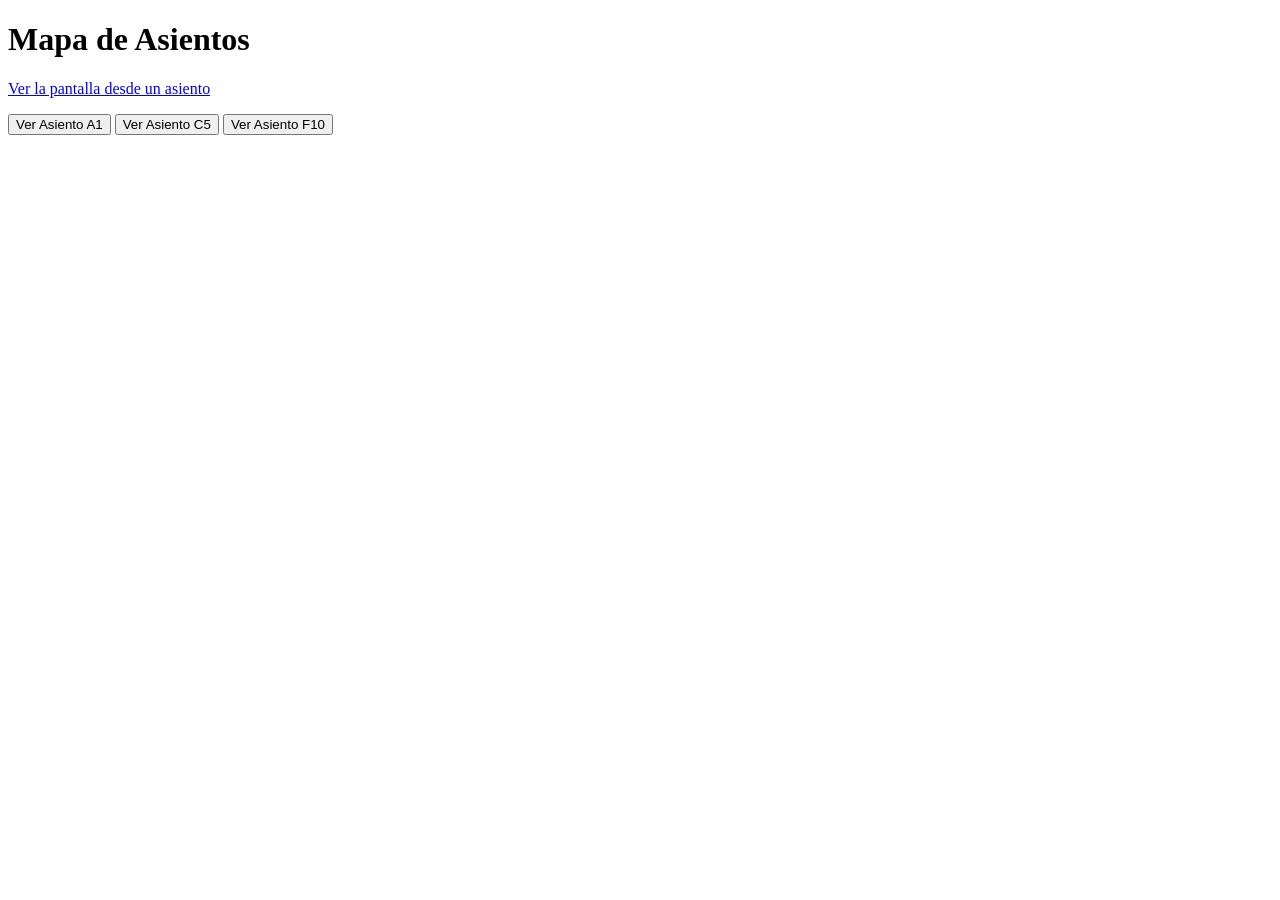
==== spring/src/main/resources/static/index.html @ 854237db "Agregar simulacion de pantalla desde el asiento de Joseline" ====
<!DOCTYPE html>
<html lang="es">
<head>
    <meta charset="UTF-8">
    <title>Cine - Reserva de Asientos</title>
    <style>
        /* Estilos básicos para que el panel se vea bonito */
        #panel-caracteristicas {
            display: none;
            position: fixed;
            top: 20px;
            right: 20px;
            background-color: #f9f9f9;
            border: 2px solid #007bff;
            border-radius: 8px;
            padding: 20px;
            width: 250px;
            box-shadow: 0 4px 8px rgba(0,0,0,0.2);
            font-family: Arial, sans-serif;
        }
        .btn-cerrar {
            background-color: #dc3545; color: white; border: none; padding: 5px 10px; cursor: pointer; border-radius: 4px;
        }
    </style>
</head>
<body>

    <h1>Mapa de Asientos</h1>
    <p><a href="/vista-asiento.html">Ver la pantalla desde un asiento</a></p>
    
    <!-- Botones de prueba (En tu proyecto real, estos serán los cuadros de los asientos) -->
    <button onclick="verCaracteristicas('A1')">Ver Asiento A1</button>
    <button onclick="verCaracteristicas('C5')">Ver Asiento C5</button>
    <button onclick="verCaracteristicas('F10')">Ver Asiento F10</button>

    <!-- PANEL DEL REQUISITO DE NATHALIA -->
    <div id="panel-caracteristicas">
        <h3 style="margin-top: 0;">Detalles: <span id="lbl-id" style="color: #007bff;"></span></h3>
        <p><strong>Distancia:</strong> <span id="lbl-distancia"></span> m</p>
        <p><strong>Ángulo:</strong> <span id="lbl-angulo"></span>°</p>
        <p><strong>Conveniencia:</strong> <span id="lbl-conveniencia"></span></p>
        <button class="btn-cerrar" onclick="cerrarPanel()">Cerrar</button>
    </div>

    <!-- LÓGICA DE JAVASCRIPT -->
    <script>
        function verCaracteristicas(idAsiento) {
            // Llamamos al controlador de Spring Boot
            fetch(`/api/asientos/${idAsiento}/caracteristicas`)
                .then(response => {
                    if (!response.ok) throw new Error('Asiento no encontrado');
                    return response.json();
                })
                .then(data => {
                    // Llenamos el panel con los datos que llegaron de Java
                    document.getElementById('lbl-id').textContent = data.id;
                    document.getElementById('lbl-distancia').textContent = data.distanciaPantalla;
                    document.getElementById('lbl-angulo').textContent = data.anguloVision;
                    document.getElementById('lbl-conveniencia').textContent = data.nivelConveniencia;

                    // Mostramos el panel en pantalla
                    document.getElementById('panel-caracteristicas').style.display = 'block';
                })
                .catch(error => {
                    console.error("Error:", error);
                    alert("No se pudieron cargar los datos del asiento.");
                });
        }

        function cerrarPanel() {
            document.getElementById('panel-caracteristicas').style.display = 'none';
        }
    </script>
</body>
</html>
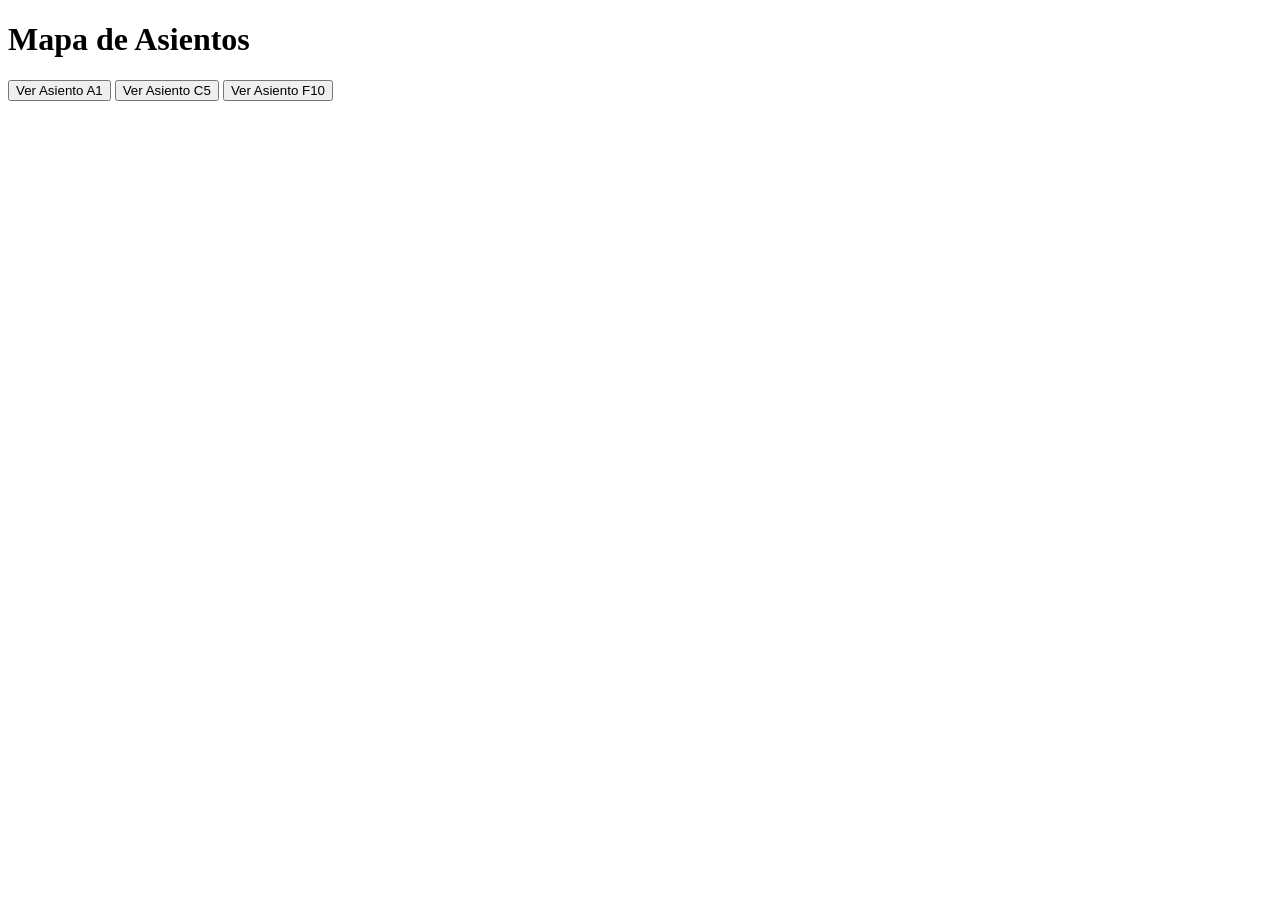
==== commit 98f598b3: "Update index.html" ====
--- a/spring/src/main/resources/static/index.html
+++ b/spring/src/main/resources/static/index.html
@@ -26,14 +26,13 @@
 <body>
 
     <h1>Mapa de Asientos</h1>
-    <p><a href="/vista-asiento.html">Ver la pantalla desde un asiento</a></p>
     
     <!-- Botones de prueba (En tu proyecto real, estos serán los cuadros de los asientos) -->
     <button onclick="verCaracteristicas('A1')">Ver Asiento A1</button>
     <button onclick="verCaracteristicas('C5')">Ver Asiento C5</button>
     <button onclick="verCaracteristicas('F10')">Ver Asiento F10</button>
 
-    <!-- PANEL DEL REQUISITO DE NATHALIA -->
+  
     <div id="panel-caracteristicas">
         <h3 style="margin-top: 0;">Detalles: <span id="lbl-id" style="color: #007bff;"></span></h3>
         <p><strong>Distancia:</strong> <span id="lbl-distancia"></span> m</p>
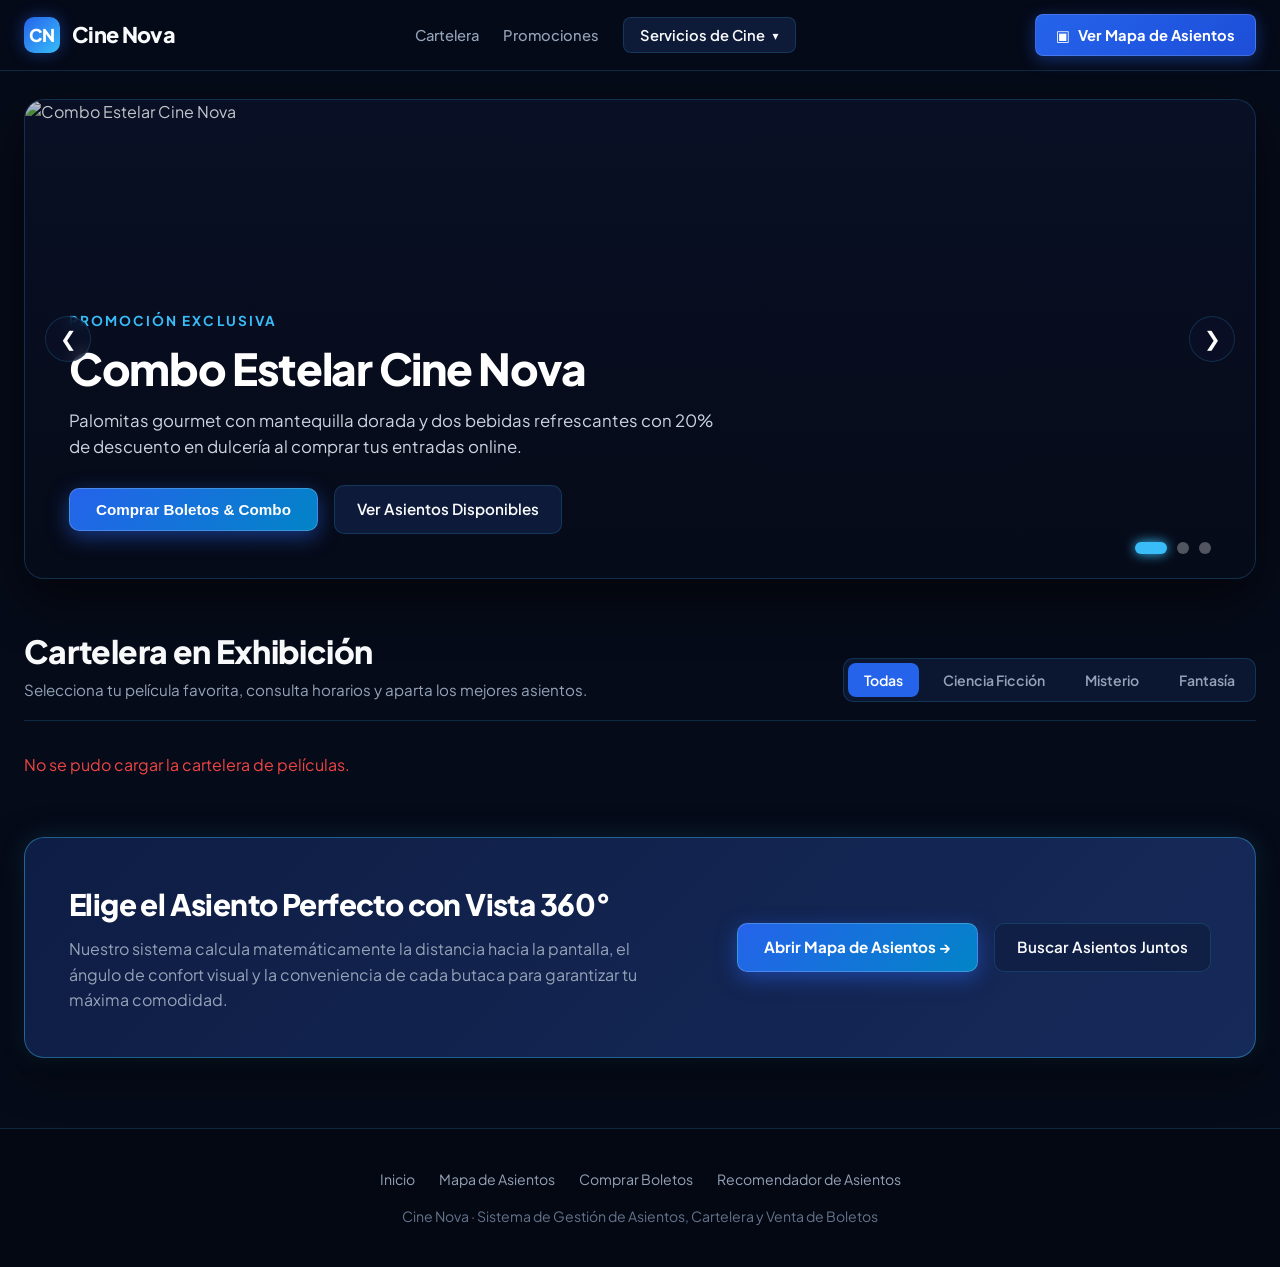
==== commit dffc294e: "mejoras de visual de pagina proyecto cine" ====
--- a/spring/src/main/resources/static/index.html
+++ b/spring/src/main/resources/static/index.html
@@ -2,73 +2,1529 @@
 <html lang="es">
 <head>
     <meta charset="UTF-8">
-    <title>Cine - Reserva de Asientos</title>
+    <meta name="viewport" content="width=device-width, initial-scale=1.0">
+    <meta name="description" content="Cine Nova - Cartelera de estrenos, carrusel de promociones, mapa interactivo de asientos y compra de boletos en línea.">
+    <meta property="og:title" content="Cine Nova - Portal Principal y Cartelera">
+    <meta property="og:description" content="Descubre la cartelera, promociones exclusivas, selección inteligente de asientos y compra de boletos.">
+    <title>Cine Nova - Cartelera, Asientos y Boletos</title>
+    
+    <link rel="preconnect" href="https://fonts.googleapis.com">
+    <link rel="preconnect" href="https://fonts.gstatic.com" crossorigin>
+    <link href="https://fonts.googleapis.com/css2?family=Plus+Jakarta+Sans:wght@400;500;600;700;800&display=swap" rel="stylesheet">
+
     <style>
-        /* Estilos básicos para que el panel se vea bonito */
-        #panel-caracteristicas {
+        :root {
+            --bg-void: #060b19;
+            --bg-primary: #0a1128;
+            --bg-surface: #101f42;
+            --bg-surface-hover: #162a5a;
+            --bg-card: rgba(16, 31, 66, 0.7);
+            --border-subtle: rgba(56, 189, 248, 0.18);
+            --border-glow: rgba(56, 189, 248, 0.4);
+            --blue-accent: #2563eb;
+            --blue-electric: #0284c7;
+            --blue-cyan: #38bdf8;
+            --blue-glow: rgba(37, 99, 235, 0.45);
+            --text-main: #f8fafc;
+            --text-secondary: #94a3b8;
+            --text-muted: #64748b;
+        }
+
+        * {
+            box-sizing: border-box;
+            margin: 0;
+            padding: 0;
+        }
+
+        body {
+            font-family: 'Plus Jakarta Sans', system-ui, -apple-system, sans-serif;
+            background-color: var(--bg-void);
+            color: var(--text-main);
+            min-height: 100vh;
+            overflow-x: hidden;
+            line-height: 1.5;
+        }
+
+        /* Top Bar Contract (1 row, 3 zones) */
+        .topbar {
+            background-color: rgba(6, 11, 25, 0.92);
+            backdrop-filter: blur(16px);
+            border-bottom: 1px solid var(--border-subtle);
+            position: sticky;
+            top: 0;
+            z-index: 100;
+        }
+
+        .topbar-container {
+            max-width: 1300px;
+            margin: 0 auto;
+            padding: 14px 24px;
+            display: flex;
+            align-items: center;
+            justify-content: space-between;
+            gap: 32px;
+        }
+
+        /* Zona 1: Marca */
+        .brand {
+            display: flex;
+            align-items: center;
+            gap: 12px;
+            text-decoration: none;
+            color: var(--text-main);
+            font-weight: 800;
+            font-size: 1.35rem;
+            letter-spacing: -0.03em;
+            white-space: nowrap;
+            shrink: 0;
+        }
+
+        .brand-icon {
+            width: 36px;
+            height: 36px;
+            border-radius: 10px;
+            background: linear-gradient(135deg, #2563eb, #38bdf8);
+            display: flex;
+            align-items: center;
+            justify-content: center;
+            color: white;
+            font-weight: 900;
+            font-size: 1.1rem;
+            box-shadow: 0 0 16px var(--blue-glow);
+        }
+
+        /* Zona 2: Enlaces de Navegación & Menú Desplegable */
+        .nav-menu {
+            display: flex;
+            align-items: center;
+            gap: 24px;
+        }
+
+        .nav-item {
+            color: var(--text-secondary);
+            text-decoration: none;
+            font-size: 0.92rem;
+            font-weight: 500;
+            transition: color 0.2s;
+            white-space: nowrap;
+        }
+
+        .nav-item:hover {
+            color: var(--blue-cyan);
+        }
+
+        /* Contenedor del Menú Desplegable */
+        .dropdown {
+            position: relative;
+            display: inline-block;
+        }
+
+        .dropdown-trigger {
+            background: rgba(16, 31, 66, 0.8);
+            color: var(--text-main);
+            border: 1px solid var(--border-subtle);
+            padding: 8px 16px;
+            border-radius: 8px;
+            font-size: 0.92rem;
+            font-weight: 600;
+            cursor: pointer;
+            display: flex;
+            align-items: center;
+            gap: 8px;
+            transition: all 0.2s;
+            white-space: nowrap;
+            font-family: inherit;
+        }
+
+        .dropdown-trigger:hover, .dropdown-trigger[aria-expanded="true"] {
+            border-color: var(--blue-cyan);
+            background: var(--bg-surface);
+            color: var(--blue-cyan);
+        }
+
+        .dropdown-arrow {
+            font-size: 0.75rem;
+            transition: transform 0.2s;
+        }
+
+        .dropdown.open .dropdown-arrow {
+            transform: rotate(180deg);
+        }
+
+        .dropdown-menu {
+            display: none;
+            position: absolute;
+            top: calc(100% + 10px);
+            left: 0;
+            min-width: 260px;
+            background-color: #0d1733;
+            border: 1px solid var(--border-glow);
+            border-radius: 12px;
+            padding: 8px;
+            box-shadow: 0 16px 36px rgba(0, 0, 0, 0.7), 0 0 20px rgba(56, 189, 248, 0.15);
+            z-index: 110;
+            animation: dropdownFade 0.2s ease-out;
+        }
+
+        .dropdown.open .dropdown-menu {
+            display: block;
+        }
+
+        @keyframes dropdownFade {
+            from { opacity: 0; transform: translateY(-8px); }
+            to { opacity: 1; transform: translateY(0); }
+        }
+
+        .dropdown-link {
+            display: flex;
+            align-items: center;
+            gap: 12px;
+            padding: 10px 14px;
+            color: var(--text-main);
+            text-decoration: none;
+            border-radius: 8px;
+            font-size: 0.9rem;
+            font-weight: 500;
+            transition: all 0.15s;
+        }
+
+        .dropdown-link:hover {
+            background-color: rgba(56, 189, 248, 0.12);
+            color: var(--blue-cyan);
+            transform: translateX(4px);
+        }
+
+        .dropdown-link .icon-box {
+            width: 28px;
+            height: 28px;
+            border-radius: 6px;
+            background: rgba(37, 99, 235, 0.2);
+            border: 1px solid rgba(56, 189, 248, 0.3);
+            display: flex;
+            align-items: center;
+            justify-content: center;
+            font-size: 0.85rem;
+            color: var(--blue-cyan);
+        }
+
+        .dropdown-divider {
+            height: 1px;
+            background: rgba(255, 255, 255, 0.08);
+            margin: 6px 0;
+        }
+
+        /* Zona 3: Botón de Acción Principal Directo al Mapa de Asientos */
+        .topbar-actions {
+            display: flex;
+            align-items: center;
+            gap: 12px;
+        }
+
+        .btn-cta-seatmap {
+            background: linear-gradient(135deg, #2563eb, #1d4ed8);
+            color: white;
+            padding: 9px 20px;
+            border-radius: 8px;
+            text-decoration: none;
+            font-size: 0.92rem;
+            font-weight: 700;
+            border: 1px solid rgba(255, 255, 255, 0.15);
+            display: flex;
+            align-items: center;
+            gap: 8px;
+            box-shadow: 0 4px 16px rgba(37, 99, 235, 0.4);
+            transition: all 0.2s;
+            white-space: nowrap;
+        }
+
+        .btn-cta-seatmap:hover {
+            background: linear-gradient(135deg, #3b82f6, #2563eb);
+            box-shadow: 0 6px 20px rgba(56, 189, 248, 0.5);
+            transform: translateY(-1px);
+        }
+
+        /* Hero Carousel de Anuncios */
+        .carousel-section {
+            max-width: 1300px;
+            margin: 28px auto 48px;
+            padding: 0 24px;
+        }
+
+        .carousel-container {
+            position: relative;
+            border-radius: 20px;
+            overflow: hidden;
+            background: #0a1128;
+            border: 1px solid var(--border-subtle);
+            box-shadow: 0 20px 50px rgba(0, 0, 0, 0.6);
+            height: 480px;
+        }
+
+        .carousel-slides {
+            height: 100%;
+            position: relative;
+        }
+
+        .carousel-slide {
+            position: absolute;
+            inset: 0;
+            opacity: 0;
+            visibility: hidden;
+            transition: opacity 0.6s cubic-bezier(0.16, 1, 0.3, 1), visibility 0.6s;
+            display: flex;
+            align-items: flex-end;
+        }
+
+        .carousel-slide.active {
+            opacity: 1;
+            visibility: visible;
+        }
+
+        .carousel-img {
+            position: absolute;
+            inset: 0;
+            width: 100%;
+            height: 100%;
+            object-fit: cover;
+            object-position: center;
+        }
+
+        .carousel-scrim {
+            position: absolute;
+            inset: 0;
+            background: linear-gradient(180deg, rgba(6, 11, 25, 0.2) 0%, rgba(6, 11, 25, 0.85) 75%, rgba(6, 11, 25, 0.98) 100%);
+        }
+
+        .carousel-content {
+            position: relative;
+            z-index: 10;
+            padding: 44px;
+            max-width: 750px;
+        }
+
+        .carousel-kicker {
+            color: var(--blue-cyan);
+            font-size: 0.85rem;
+            font-weight: 700;
+            letter-spacing: 0.15em;
+            text-transform: uppercase;
+            margin-bottom: 12px;
+            display: block;
+        }
+
+        .carousel-title {
+            font-size: clamp(2rem, 3.5vw, 2.75rem);
+            font-weight: 800;
+            line-height: 1.15;
+            letter-spacing: -0.03em;
+            margin-bottom: 14px;
+            color: white;
+        }
+
+        .carousel-desc {
+            font-size: 1.05rem;
+            color: #cbd5e1;
+            margin-bottom: 24px;
+            line-height: 1.6;
+        }
+
+        .carousel-actions {
+            display: flex;
+            align-items: center;
+            gap: 16px;
+            flex-wrap: wrap;
+        }
+
+        .btn-carousel-main {
+            background: linear-gradient(135deg, #2563eb, #0284c7);
+            color: white;
+            padding: 12px 26px;
+            border-radius: 10px;
+            font-weight: 700;
+            font-size: 0.95rem;
+            text-decoration: none;
+            display: inline-flex;
+            align-items: center;
+            gap: 8px;
+            border: 1px solid rgba(255, 255, 255, 0.2);
+            box-shadow: 0 6px 20px rgba(37, 99, 235, 0.5);
+            transition: all 0.2s;
+            cursor: pointer;
+        }
+
+        .btn-carousel-main:hover {
+            transform: translateY(-2px);
+            box-shadow: 0 8px 25px rgba(56, 189, 248, 0.6);
+        }
+
+        .btn-carousel-secondary {
+            background: rgba(16, 31, 66, 0.8);
+            color: var(--text-main);
+            padding: 12px 22px;
+            border-radius: 10px;
+            font-weight: 600;
+            font-size: 0.95rem;
+            text-decoration: none;
+            border: 1px solid var(--border-subtle);
+            backdrop-filter: blur(8px);
+            transition: all 0.2s;
+        }
+
+        .btn-carousel-secondary:hover {
+            background: var(--bg-surface-hover);
+            border-color: var(--blue-cyan);
+            color: var(--blue-cyan);
+        }
+
+        /* Controles de Navegación del Carrusel */
+        .carousel-control-btn {
+            position: absolute;
+            top: 50%;
+            transform: translateY(-50%);
+            width: 46px;
+            height: 46px;
+            border-radius: 50%;
+            background: rgba(10, 17, 40, 0.7);
+            backdrop-filter: blur(8px);
+            border: 1px solid var(--border-subtle);
+            color: white;
+            display: flex;
+            align-items: center;
+            justify-content: center;
+            cursor: pointer;
+            z-index: 20;
+            font-size: 1.25rem;
+            transition: all 0.2s;
+        }
+
+        .carousel-control-btn:hover {
+            background: var(--blue-accent);
+            border-color: var(--blue-cyan);
+            box-shadow: 0 0 15px var(--blue-glow);
+        }
+
+        .btn-prev { left: 20px; }
+        .btn-next { right: 20px; }
+
+        /* Puntos Indicadores */
+        .carousel-dots {
+            position: absolute;
+            bottom: 24px;
+            right: 44px;
+            display: flex;
+            gap: 10px;
+            z-index: 20;
+        }
+
+        .carousel-dot {
+            width: 12px;
+            height: 12px;
+            border-radius: 50%;
+            background: rgba(255, 255, 255, 0.3);
+            cursor: pointer;
+            border: none;
+            transition: all 0.3s;
+        }
+
+        .carousel-dot.active {
+            background: var(--blue-cyan);
+            width: 32px;
+            border-radius: 6px;
+            box-shadow: 0 0 12px var(--blue-cyan);
+        }
+
+        /* Sección de Cartelera */
+        .billboard-section {
+            max-width: 1300px;
+            margin: 0 auto 60px;
+            padding: 0 24px;
+        }
+
+        .section-header {
+            display: flex;
+            align-items: flex-end;
+            justify-content: space-between;
+            margin-bottom: 32px;
+            border-bottom: 1px solid var(--border-subtle);
+            padding-bottom: 18px;
+            flex-wrap: wrap;
+            gap: 16px;
+        }
+
+        .section-title-wrap h2 {
+            font-size: 2rem;
+            font-weight: 800;
+            letter-spacing: -0.02em;
+            color: var(--text-main);
+        }
+
+        .section-title-wrap p {
+            color: var(--text-secondary);
+            font-size: 0.95rem;
+            margin-top: 4px;
+        }
+
+        .billboard-filters {
+            display: flex;
+            gap: 8px;
+            background: rgba(16, 31, 66, 0.6);
+            padding: 4px;
+            border-radius: 10px;
+            border: 1px solid var(--border-subtle);
+        }
+
+        .filter-btn {
+            background: transparent;
+            border: none;
+            color: var(--text-secondary);
+            padding: 8px 16px;
+            border-radius: 8px;
+            font-size: 0.88rem;
+            font-weight: 600;
+            cursor: pointer;
+            transition: all 0.2s;
+            font-family: inherit;
+        }
+
+        .filter-btn.active, .filter-btn:hover {
+            background: var(--blue-accent);
+            color: white;
+        }
+
+        /* Cuadrícula de Películas */
+        .movies-grid {
+            display: grid;
+            grid-template-columns: repeat(auto-fit, minmax(360px, 1fr));
+            gap: 28px;
+        }
+
+        .movie-card {
+            background-color: var(--bg-card);
+            border: 1px solid var(--border-subtle);
+            border-radius: 16px;
+            overflow: hidden;
+            display: flex;
+            flex-direction: column;
+            transition: transform 0.25s, border-color 0.25s, box-shadow 0.25s;
+            box-shadow: 0 10px 30px rgba(0, 0, 0, 0.4);
+        }
+
+        .movie-card:hover {
+            transform: translateY(-4px);
+            border-color: var(--border-glow);
+            box-shadow: 0 16px 40px rgba(0, 0, 0, 0.6), 0 0 20px rgba(56, 189, 248, 0.15);
+        }
+
+        .movie-poster-wrap {
+            position: relative;
+            width: 100%;
+            height: 380px;
+            background: #0d1733;
+            overflow: hidden;
+        }
+
+        .movie-poster {
+            width: 100%;
+            height: 100%;
+            object-fit: cover;
+            object-position: top center;
+            transition: transform 0.5s;
+        }
+
+        .movie-card:hover .movie-poster {
+            transform: scale(1.03);
+        }
+
+        .movie-poster-scrim {
+            position: absolute;
+            inset: 0;
+            background: linear-gradient(180deg, transparent 50%, rgba(10, 17, 40, 0.95) 100%);
+        }
+
+        .movie-badge-rating {
+            position: absolute;
+            top: 14px;
+            right: 14px;
+            background: rgba(6, 11, 25, 0.85);
+            backdrop-filter: blur(8px);
+            border: 1px solid var(--border-subtle);
+            color: var(--blue-cyan);
+            font-size: 0.75rem;
+            font-weight: 700;
+            padding: 4px 10px;
+            border-radius: 6px;
+        }
+
+        .movie-body {
+            padding: 24px;
+            display: flex;
+            flex-direction: column;
+            flex: 1;
+        }
+
+        /* Disciplina anti-slop: metadatos limpios con separador tipográfico */
+        .movie-meta {
+            display: flex;
+            align-items: center;
+            gap: 8px;
+            font-size: 0.82rem;
+            color: var(--text-secondary);
+            margin-bottom: 10px;
+        }
+
+        .movie-title {
+            font-size: 1.35rem;
+            font-weight: 700;
+            color: var(--text-main);
+            margin-bottom: 10px;
+            line-height: 1.3;
+        }
+
+        .movie-synopsis {
+            color: var(--text-secondary);
+            font-size: 0.9rem;
+            line-height: 1.55;
+            margin-bottom: 20px;
+            flex: 1;
+        }
+
+        .showtimes-box {
+            background: rgba(6, 11, 25, 0.6);
+            border: 1px solid rgba(255, 255, 255, 0.06);
+            border-radius: 10px;
+            padding: 12px 14px;
+            margin-bottom: 18px;
+        }
+
+        .showtimes-label {
+            font-size: 0.75rem;
+            text-transform: uppercase;
+            letter-spacing: 0.05em;
+            color: var(--text-muted);
+            margin-bottom: 8px;
+            display: block;
+            font-weight: 600;
+        }
+
+        .showtime-buttons {
+            display: flex;
+            gap: 8px;
+            flex-wrap: wrap;
+        }
+
+        .btn-showtime {
+            background: #162a5a;
+            border: 1px solid var(--border-subtle);
+            color: var(--blue-cyan);
+            padding: 6px 12px;
+            border-radius: 6px;
+            font-size: 0.85rem;
+            font-weight: 700;
+            cursor: pointer;
+            transition: all 0.2s;
+            font-family: inherit;
+        }
+
+        .btn-showtime:hover, .btn-showtime.selected {
+            background: var(--blue-accent);
+            color: white;
+            border-color: var(--blue-accent);
+        }
+
+        .movie-card-actions {
+            display: flex;
+            gap: 10px;
+        }
+
+        .btn-card-seats {
+            flex: 1;
+            background: rgba(16, 31, 66, 0.9);
+            color: var(--blue-cyan);
+            border: 1px solid var(--border-subtle);
+            padding: 10px;
+            border-radius: 8px;
+            font-size: 0.88rem;
+            font-weight: 600;
+            text-decoration: none;
+            text-align: center;
+            transition: all 0.2s;
+            display: flex;
+            align-items: center;
+            justify-content: center;
+            gap: 6px;
+        }
+
+        .btn-card-seats:hover {
+            background: var(--bg-surface-hover);
+            border-color: var(--blue-cyan);
+        }
+
+        .btn-card-buy {
+            flex: 1;
+            background: linear-gradient(135deg, #2563eb, #1d4ed8);
+            color: white;
+            border: none;
+            padding: 10px;
+            border-radius: 8px;
+            font-size: 0.88rem;
+            font-weight: 700;
+            cursor: pointer;
+            transition: all 0.2s;
+            display: flex;
+            align-items: center;
+            justify-content: center;
+            gap: 6px;
+            font-family: inherit;
+        }
+
+        .btn-card-buy:hover {
+            background: linear-gradient(135deg, #3b82f6, #2563eb);
+            box-shadow: 0 4px 14px rgba(37, 99, 235, 0.4);
+        }
+
+        /* Banner Promocional de la Experiencia de Asientos */
+        .seatmap-promo-banner {
+            max-width: 1300px;
+            margin: 0 auto 70px;
+            padding: 0 24px;
+        }
+
+        .promo-banner-card {
+            background: linear-gradient(135deg, #0e1d44 0%, #162a5a 100%);
+            border: 1px solid var(--border-glow);
+            border-radius: 20px;
+            padding: 44px;
+            display: flex;
+            align-items: center;
+            justify-content: space-between;
+            gap: 40px;
+            box-shadow: 0 16px 40px rgba(0, 0, 0, 0.5), 0 0 25px rgba(56, 189, 248, 0.15);
+            flex-wrap: wrap;
+        }
+
+        .promo-banner-text h3 {
+            font-size: 1.85rem;
+            font-weight: 800;
+            letter-spacing: -0.02em;
+            margin-bottom: 10px;
+            color: white;
+        }
+
+        .promo-banner-text p {
+            color: #94a3b8;
+            font-size: 1rem;
+            max-width: 600px;
+            line-height: 1.6;
+        }
+
+        .promo-banner-actions {
+            display: flex;
+            gap: 16px;
+            flex-wrap: wrap;
+        }
+
+        /* Modal de Compra de Boletos */
+        .modal-overlay {
             display: none;
             position: fixed;
-            top: 20px;
-            right: 20px;
-            background-color: #f9f9f9;
-            border: 2px solid #007bff;
+            inset: 0;
+            background-color: rgba(3, 7, 18, 0.85);
+            backdrop-filter: blur(8px);
+            z-index: 1000;
+            align-items: center;
+            justify-content: center;
+            padding: 20px;
+        }
+
+        .modal-overlay.active {
+            display: flex;
+        }
+
+        .modal-card {
+            background-color: #0d1733;
+            border: 1px solid var(--border-glow);
+            border-radius: 18px;
+            max-width: 580px;
+            width: 100%;
+            padding: 32px;
+            box-shadow: 0 25px 60px rgba(0, 0, 0, 0.8), 0 0 30px rgba(56, 189, 248, 0.2);
+            position: relative;
+            animation: modalSlideUp 0.25s ease-out;
+            max-height: 90vh;
+            overflow-y: auto;
+        }
+
+        @keyframes modalSlideUp {
+            from { opacity: 0; transform: translateY(20px); }
+            to { opacity: 1; transform: translateY(0); }
+        }
+
+        .modal-header {
+            display: flex;
+            justify-content: space-between;
+            align-items: center;
+            margin-bottom: 20px;
+            border-bottom: 1px solid var(--border-subtle);
+            padding-bottom: 16px;
+        }
+
+        .modal-header h3 {
+            font-size: 1.4rem;
+            font-weight: 800;
+            color: white;
+        }
+
+        .btn-close-modal {
+            background: none;
+            border: none;
+            color: var(--text-secondary);
+            font-size: 1.6rem;
+            cursor: pointer;
+            line-height: 1;
+        }
+
+        .btn-close-modal:hover {
+            color: white;
+        }
+
+        .form-group {
+            margin-bottom: 18px;
+        }
+
+        .form-label {
+            display: block;
+            font-size: 0.85rem;
+            font-weight: 600;
+            color: var(--text-secondary);
+            margin-bottom: 6px;
+        }
+
+        .form-select, .form-input {
+            width: 100%;
+            background: #060b19;
+            border: 1px solid var(--border-subtle);
+            color: var(--text-main);
+            padding: 10px 14px;
             border-radius: 8px;
-            padding: 20px;
-            width: 250px;
-            box-shadow: 0 4px 8px rgba(0,0,0,0.2);
-            font-family: Arial, sans-serif;
-        }
-        .btn-cerrar {
-            background-color: #dc3545; color: white; border: none; padding: 5px 10px; cursor: pointer; border-radius: 4px;
+            font-size: 0.95rem;
+            font-family: inherit;
+            outline: none;
+        }
+
+        .form-select:focus, .form-input:focus {
+            border-color: var(--blue-cyan);
+            box-shadow: 0 0 10px rgba(56, 189, 248, 0.3);
+        }
+
+        .seat-picker-preview {
+            background: #060b19;
+            border: 1px solid var(--border-subtle);
+            border-radius: 10px;
+            padding: 14px;
+            margin-bottom: 20px;
+        }
+
+        .seat-chips-container {
+            display: flex;
+            gap: 8px;
+            flex-wrap: wrap;
+            margin-top: 8px;
+        }
+
+        .seat-chip {
+            background: var(--bg-surface);
+            border: 1px solid var(--border-subtle);
+            color: var(--blue-cyan);
+            padding: 5px 12px;
+            border-radius: 6px;
+            font-size: 0.85rem;
+            font-weight: 700;
+            cursor: pointer;
+            transition: all 0.2s;
+        }
+
+        .seat-chip.active {
+            background: var(--blue-cyan);
+            color: #060b19;
+            border-color: var(--blue-cyan);
+        }
+
+        .modal-price-summary {
+            background: rgba(37, 99, 235, 0.12);
+            border: 1px solid var(--border-subtle);
+            border-radius: 10px;
+            padding: 16px;
+            margin-bottom: 24px;
+            display: flex;
+            justify-content: space-between;
+            align-items: center;
+        }
+
+        .price-label {
+            font-size: 0.9rem;
+            color: var(--text-secondary);
+        }
+
+        .price-value {
+            font-size: 1.5rem;
+            font-weight: 800;
+            color: var(--blue-cyan);
+        }
+
+        .btn-confirm-buy {
+            width: 100%;
+            background: linear-gradient(135deg, #2563eb, #1d4ed8);
+            color: white;
+            border: none;
+            padding: 14px;
+            border-radius: 10px;
+            font-size: 1rem;
+            font-weight: 700;
+            cursor: pointer;
+            box-shadow: 0 4px 18px rgba(37, 99, 235, 0.5);
+            transition: all 0.2s;
+            font-family: inherit;
+        }
+
+        .btn-confirm-buy:hover {
+            background: linear-gradient(135deg, #3b82f6, #2563eb);
+            transform: translateY(-1px);
+        }
+
+        /* Boleto Confirmado / Éxito */
+        .ticket-receipt {
+            display: none;
+            text-align: center;
+            padding: 10px 0;
+        }
+
+        .ticket-receipt.active {
+            display: block;
+        }
+
+        .ticket-box {
+            background: #080f24;
+            border: 1px dashed var(--blue-cyan);
+            border-radius: 14px;
+            padding: 24px;
+            margin: 20px 0;
+            text-align: left;
+        }
+
+        .ticket-header {
+            border-bottom: 1px solid rgba(255, 255, 255, 0.1);
+            padding-bottom: 12px;
+            margin-bottom: 14px;
+            display: flex;
+            justify-content: space-between;
+            align-items: center;
+        }
+
+        .ticket-code {
+            font-family: monospace;
+            font-size: 1.15rem;
+            font-weight: 700;
+            color: var(--blue-cyan);
+        }
+
+        .ticket-info-row {
+            display: flex;
+            justify-content: space-between;
+            margin: 8px 0;
+            font-size: 0.88rem;
+        }
+
+        .barcode-sim {
+            margin-top: 18px;
+            background: white;
+            color: black;
+            font-family: monospace;
+            text-align: center;
+            padding: 10px;
+            border-radius: 6px;
+            letter-spacing: 0.2em;
+            font-weight: 800;
+        }
+
+        /* Footer */
+        .footer {
+            border-top: 1px solid var(--border-subtle);
+            background: #040813;
+            padding: 40px 24px;
+            text-align: center;
+            color: var(--text-muted);
+            font-size: 0.88rem;
+        }
+
+        .footer-links {
+            display: flex;
+            justify-content: center;
+            gap: 24px;
+            margin-bottom: 16px;
+            flex-wrap: wrap;
+        }
+
+        .footer-link {
+            color: var(--text-secondary);
+            text-decoration: none;
+            transition: color 0.2s;
+        }
+
+        .footer-link:hover {
+            color: var(--blue-cyan);
         }
     </style>
 </head>
 <body>
 
-    <h1>Mapa de Asientos</h1>
-    
-    <!-- Botones de prueba (En tu proyecto real, estos serán los cuadros de los asientos) -->
-    <button onclick="verCaracteristicas('A1')">Ver Asiento A1</button>
-    <button onclick="verCaracteristicas('C5')">Ver Asiento C5</button>
-    <button onclick="verCaracteristicas('F10')">Ver Asiento F10</button>
-
-  
-    <div id="panel-caracteristicas">
-        <h3 style="margin-top: 0;">Detalles: <span id="lbl-id" style="color: #007bff;"></span></h3>
-        <p><strong>Distancia:</strong> <span id="lbl-distancia"></span> m</p>
-        <p><strong>Ángulo:</strong> <span id="lbl-angulo"></span>°</p>
-        <p><strong>Conveniencia:</strong> <span id="lbl-conveniencia"></span></p>
-        <button class="btn-cerrar" onclick="cerrarPanel()">Cerrar</button>
+    <!-- Top Bar Contract -->
+    <header class="topbar">
+        <div class="topbar-container">
+            <!-- Zona 1: Marca -->
+            <a href="/" class="brand">
+                <div class="brand-icon">CN</div>
+                <span>Cine Nova</span>
+            </a>
+
+            <!-- Zona 2: Navegación & Menú Desplegable -->
+            <nav class="nav-menu">
+                <a href="#cartelera" class="nav-item">Cartelera</a>
+                <a href="#promociones" class="nav-item">Promociones</a>
+                
+                <!-- Menú Desplegable (Requisito Principal) -->
+                <div class="dropdown" id="mainDropdown">
+                    <button class="dropdown-trigger" id="dropdownTrigger" aria-expanded="false" aria-haspopup="true">
+                        <span>Servicios de Cine</span>
+                        <span class="dropdown-arrow">&blacktriangledown;</span>
+                    </button>
+                    <div class="dropdown-menu" id="dropdownMenu" role="menu">
+                        <a href="/mapa-asientos.html" class="dropdown-link" role="menuitem">
+                            <span class="icon-box">&#9635;</span>
+                            <div>
+                                <div style="font-weight: 700;">Mapa de Asientos</div>
+                                <div style="font-size: 0.78rem; color: var(--text-secondary);">Ver sala y ángulo visual 360°</div>
+                            </div>
+                        </a>
+                        <a href="javascript:void(0)" onclick="abrirModalCompra()" class="dropdown-link" role="menuitem">
+                            <span class="icon-box">&#127915;</span>
+                            <div>
+                                <div style="font-weight: 700;">Comprar Boletos</div>
+                                <div style="font-size: 0.78rem; color: var(--text-secondary);">Reserva directa con butacas</div>
+                            </div>
+                        </a>
+                        <div class="dropdown-divider"></div>
+                        <a href="/recomendacion.html" class="dropdown-link" role="menuitem">
+                            <span class="icon-box">&#9733;</span>
+                            <div>
+                                <div style="font-weight: 700;">Recomendador Inteligente</div>
+                                <div style="font-size: 0.78rem; color: var(--text-secondary);">Mejores asientos consecutivos</div>
+                            </div>
+                        </a>
+                    </div>
+                </div>
+            </nav>
+
+            <!-- Zona 3: Botón Directo al Mapa de Asientos -->
+            <div class="topbar-actions">
+                <a href="/mapa-asientos.html" class="btn-cta-seatmap">
+                    <span>&#9635;</span>
+                    <span>Ver Mapa de Asientos</span>
+                </a>
+            </div>
+        </div>
+    </header>
+
+    <!-- Carrusel de Anuncios y Promociones -->
+    <section class="carousel-section" id="promociones">
+        <div class="carousel-container" id="cinemaCarousel">
+            <div class="carousel-slides">
+                <!-- Slide 1: Combo Cine Estelar -->
+                <div class="carousel-slide active" data-index="0">
+                    <img class="carousel-img" src="/images/carousel_promo_combo_1792368063309.jpg" alt="Combo Estelar Cine Nova">
+                    <div class="carousel-scrim"></div>
+                    <div class="carousel-content">
+                        <span class="carousel-kicker">Promoción Exclusiva</span>
+                        <h1 class="carousel-title">Combo Estelar Cine Nova</h1>
+                        <p class="carousel-desc">Palomitas gourmet con mantequilla dorada y dos bebidas refrescantes con 20% de descuento en dulcería al comprar tus entradas online.</p>
+                        <div class="carousel-actions">
+                            <button class="btn-carousel-main" onclick="abrirModalCompra('nebula')">Comprar Boletos & Combo</button>
+                            <a href="/mapa-asientos.html" class="btn-carousel-secondary">Ver Asientos Disponibles</a>
+                        </div>
+                    </div>
+                </div>
+
+                <!-- Slide 2: Gran Estreno Nebula -->
+                <div class="carousel-slide" data-index="1">
+                    <img class="carousel-img" src="/images/poster_movie_scifi_1792368064643.jpg" alt="Nebula: Horizonte Infinito">
+                    <div class="carousel-scrim"></div>
+                    <div class="carousel-content">
+                        <span class="carousel-kicker">Gran Estreno de la Semana</span>
+                        <h2 class="carousel-title">Nebula: Horizonte Infinito</h2>
+                        <p class="carousel-desc">Vive la máxima odisea interestelar en pantalla panorámica. Consulta la distancia y ángulo visual de cada asiento para una inmersión total.</p>
+                        <div class="carousel-actions">
+                            <a href="/mapa-asientos.html" class="btn-carousel-main">Elegir Asientos en Sala</a>
+                            <button class="btn-carousel-secondary" onclick="abrirModalCompra('nebula')">Comprar Boletos</button>
+                        </div>
+                    </div>
+                </div>
+
+                <!-- Slide 3: Silencio Abisal -->
+                <div class="carousel-slide" data-index="2">
+                    <img class="carousel-img" src="/images/poster_movie_abyss_1792368064210.jpg" alt="Silencio Abisal">
+                    <div class="carousel-scrim"></div>
+                    <div class="carousel-content">
+                        <span class="carousel-kicker">Experiencia Sonora Atmos</span>
+                        <h2 class="carousel-title">Silencio Abisal</h2>
+                        <p class="carousel-desc">Una expedición a diez mil metros bajo el mar. Butacas optimizadas acústicamente para escuchar cada misterio del abismo.</p>
+                        <div class="carousel-actions">
+                            <button class="btn-carousel-main" onclick="abrirModalCompra('abismo')">Reservar Función</button>
+                            <a href="/mapa-asientos.html" class="btn-carousel-secondary">Explorar Sala</a>
+                        </div>
+                    </div>
+                </div>
+            </div>
+
+            <!-- Botones Prev / Next -->
+            <button class="carousel-control-btn btn-prev" id="btnPrevSlide" aria-label="Anuncio anterior">&#10094;</button>
+            <button class="carousel-control-btn btn-next" id="btnNextSlide" aria-label="Siguiente anuncio">&#10095;</button>
+
+            <!-- Indicadores de posición -->
+            <div class="carousel-dots" id="carouselDots">
+                <button class="carousel-dot active" data-slide="0" aria-label="Ir al slide 1"></button>
+                <button class="carousel-dot" data-slide="1" aria-label="Ir al slide 2"></button>
+                <button class="carousel-dot" data-slide="2" aria-label="Ir al slide 3"></button>
+            </div>
+        </div>
+    </section>
+
+    <!-- Cartelera Cinematográfica -->
+    <section class="billboard-section" id="cartelera">
+        <div class="section-header">
+            <div class="section-title-wrap">
+                <h2>Cartelera en Exhibición</h2>
+                <p>Selecciona tu película favorita, consulta horarios y aparta los mejores asientos.</p>
+            </div>
+            <div class="billboard-filters">
+                <button class="filter-btn active" data-filter="all">Todas</button>
+                <button class="filter-btn" data-filter="Ciencia Ficción">Ciencia Ficción</button>
+                <button class="filter-btn" data-filter="Misterio">Misterio</button>
+                <button class="filter-btn" data-filter="Fantasía">Fantasía</button>
+            </div>
+        </div>
+
+        <!-- Películas -->
+        <div class="movies-grid" id="moviesGrid">
+            <!-- Cargado dinámicamente desde /api/peliculas -->
+        </div>
+    </section>
+
+    <!-- Banner Promocional: Acceso al Mapa de Asientos -->
+    <section class="seatmap-promo-banner">
+        <div class="promo-banner-card">
+            <div class="promo-banner-text">
+                <h3>Elige el Asiento Perfecto con Vista 360°</h3>
+                <p>Nuestro sistema calcula matemáticamente la distancia hacia la pantalla, el ángulo de confort visual y la conveniencia de cada butaca para garantizar tu máxima comodidad.</p>
+            </div>
+            <div class="promo-banner-actions">
+                <a href="/mapa-asientos.html" class="btn-carousel-main">Abrir Mapa de Asientos &rarr;</a>
+                <a href="/recomendacion.html" class="btn-carousel-secondary">Buscar Asientos Juntos</a>
+            </div>
+        </div>
+    </section>
+
+    <!-- Modal de Compra de Boletos -->
+    <div class="modal-overlay" id="modalCompra" role="dialog" aria-modal="true" aria-labelledby="modalTitle">
+        <div class="modal-card">
+            <div class="modal-header">
+                <h3 id="modalTitle">Compra de Boletos Online</h3>
+                <button class="btn-close-modal" onclick="cerrarModalCompra()" aria-label="Cerrar ventana">&times;</button>
+            </div>
+
+            <!-- Formulario de Compra -->
+            <div id="modalFormContent">
+                <div class="form-group">
+                    <label class="form-label" for="selectPelicula">Película:</label>
+                    <select id="selectPelicula" class="form-select" onchange="actualizarPrecioModal()">
+                        <option value="nebula">Nebula: Horizonte Infinito ($7.50)</option>
+                        <option value="abismo">Silencio Abisal ($7.00)</option>
+                        <option value="starhaven">Starhaven: La Odisea Celestial ($6.50)</option>
+                    </select>
+                </div>
+
+                <div class="form-group">
+                    <label class="form-label" for="selectHorario">Horario de Función:</label>
+                    <select id="selectHorario" class="form-select">
+                        <option value="15:30">15:30 hrs (Sala 1 - Pantalla Panorámica)</option>
+                        <option value="18:15">18:15 hrs (Sala 1 - Pantalla Panorámica)</option>
+                        <option value="21:00">21:00 hrs (Sala 1 - Pantalla Panorámica)</option>
+                    </select>
+                </div>
+
+                <div class="form-group">
+                    <label class="form-label">Selecciona Asientos Disponibles:</label>
+                    <div class="seat-picker-preview">
+                        <div style="font-size: 0.8rem; color: var(--text-secondary); display: flex; justify-content: space-between;">
+                            <span>Haz clic para añadir/remover asientos:</span>
+                            <a href="/mapa-asientos.html" style="color: var(--blue-cyan); text-decoration: none; font-weight: 600;">Ver mapa completo &rarr;</a>
+                        </div>
+                        <div class="seat-chips-container" id="modalSeatChips">
+                            <!-- Chips de asientos -->
+                        </div>
+                    </div>
+                </div>
+
+                <div class="form-group">
+                    <label class="form-label" for="inputNombre">Nombre del Titular:</label>
+                    <input type="text" id="inputNombre" class="form-input" placeholder="Ej. Carlos Mendoza" value="Carlos Mendoza">
+                </div>
+
+                <div class="form-group">
+                    <label class="form-label" for="inputCorreo">Correo Electrónico:</label>
+                    <input type="email" id="inputCorreo" class="form-input" placeholder="correo@ejemplo.com" value="carlos.mendoza@email.com">
+                </div>
+
+                <div class="modal-price-summary">
+                    <div>
+                        <div class="price-label">Asientos seleccionados: <strong id="resumenAsientosCount" style="color: white;">2</strong></div>
+                        <div class="price-label">Precio por boleto: <strong id="resumenPrecioUnitario" style="color: white;">$7.50</strong></div>
+                    </div>
+                    <div class="price-value" id="resumenTotal">$15.00</div>
+                </div>
+
+                <button class="btn-confirm-buy" onclick="procesarCompra()">Confirmar Compra y Emitir Boletos</button>
+            </div>
+
+            <!-- Vista de Recibo / Confirmación -->
+            <div class="ticket-receipt" id="ticketReceipt">
+                <div style="font-size: 3rem; margin-bottom: 8px;">&#9989;</div>
+                <h3 style="font-size: 1.4rem; color: var(--blue-cyan); margin-bottom: 6px;">¡Compra Confirmada!</h3>
+                <p style="color: var(--text-secondary); font-size: 0.9rem;">Tus boletos digitales han sido generados con éxito.</p>
+
+                <div class="ticket-box">
+                    <div class="ticket-header">
+                        <span style="font-weight: 700; color: white;">CINE NOVA &middot; ENTRADA OFICIAL</span>
+                        <span id="ticketCodigo" class="ticket-code">CN-839201</span>
+                    </div>
+                    <div class="ticket-info-row">
+                        <span style="color: var(--text-secondary);">Película:</span>
+                        <strong id="ticketPelicula" style="color: white;">Nebula: Horizonte Infinito</strong>
+                    </div>
+                    <div class="ticket-info-row">
+                        <span style="color: var(--text-secondary);">Horario:</span>
+                        <strong id="ticketHorario" style="color: white;">18:15 hrs</strong>
+                    </div>
+                    <div class="ticket-info-row">
+                        <span style="color: var(--text-secondary);">Asientos Reservados:</span>
+                        <strong id="ticketAsientos" style="color: var(--blue-cyan);">A1, A2</strong>
+                    </div>
+                    <div class="ticket-info-row">
+                        <span style="color: var(--text-secondary);">Total Pagado:</span>
+                        <strong id="ticketTotal" style="color: #4ade80;">$15.00</strong>
+                    </div>
+                    <div class="ticket-info-row">
+                        <span style="color: var(--text-secondary);">Titular:</span>
+                        <span id="ticketTitular" style="color: white;">Carlos Mendoza</span>
+                    </div>
+
+                    <div class="barcode-sim">||| | ||||| || |||| |||||| |||</div>
+                </div>
+
+                <div style="display: flex; gap: 12px;">
+                    <a href="/mapa-asientos.html" class="btn-carousel-main" style="flex: 1; justify-content: center;">Ver Asientos en Sala</a>
+                    <button class="btn-carousel-secondary" style="flex: 1;" onclick="cerrarModalCompra()">Cerrar</button>
+                </div>
+            </div>
+        </div>
     </div>
+
+    <!-- Footer -->
+    <footer class="footer">
+        <div class="footer-links">
+            <a href="/" class="footer-link">Inicio</a>
+            <a href="/mapa-asientos.html" class="footer-link">Mapa de Asientos</a>
+            <a href="javascript:void(0)" onclick="abrirModalCompra()" class="footer-link">Comprar Boletos</a>
+            <a href="/recomendacion.html" class="footer-link">Recomendador de Asientos</a>
+        </div>
+        <p>Cine Nova &middot; Sistema de Gestión de Asientos, Cartelera y Venta de Boletos</p>
+    </footer>
 
     <!-- LÓGICA DE JAVASCRIPT -->
     <script>
-        function verCaracteristicas(idAsiento) {
-            // Llamamos al controlador de Spring Boot
-            fetch(`/api/asientos/${idAsiento}/caracteristicas`)
-                .then(response => {
-                    if (!response.ok) throw new Error('Asiento no encontrado');
-                    return response.json();
+        // 1. Menú Desplegable
+        const dropdown = document.getElementById('mainDropdown');
+        const dropdownTrigger = document.getElementById('dropdownTrigger');
+
+        dropdownTrigger.addEventListener('click', (e) => {
+            e.stopPropagation();
+            const isOpen = dropdown.classList.toggle('open');
+            dropdownTrigger.setAttribute('aria-expanded', isOpen);
+        });
+
+        document.addEventListener('click', (e) => {
+            if (!dropdown.contains(e.target)) {
+                dropdown.classList.remove('open');
+                dropdownTrigger.setAttribute('aria-expanded', 'false');
+            }
+        });
+
+        document.addEventListener('keydown', (e) => {
+            if (e.key === 'Escape') {
+                dropdown.classList.remove('open');
+                dropdownTrigger.setAttribute('aria-expanded', 'false');
+                cerrarModalCompra();
+            }
+        });
+
+        // 2. Carrusel de Anuncios
+        let currentSlide = 0;
+        const slides = document.querySelectorAll('.carousel-slide');
+        const dots = document.querySelectorAll('.carousel-dot');
+        let carouselInterval = null;
+
+        function showSlide(index) {
+            slides.forEach((slide, i) => {
+                slide.classList.toggle('active', i === index);
+            });
+            dots.forEach((dot, i) => {
+                dot.classList.toggle('active', i === index);
+            });
+            currentSlide = index;
+        }
+
+        function nextSlide() {
+            let next = (currentSlide + 1) % slides.length;
+            showSlide(next);
+        }
+
+        function prevSlide() {
+            let prev = (currentSlide - 1 + slides.length) % slides.length;
+            showSlide(prev);
+        }
+
+        document.getElementById('btnNextSlide').addEventListener('click', nextSlide);
+        document.getElementById('btnPrevSlide').addEventListener('click', prevSlide);
+
+        dots.forEach(dot => {
+            dot.addEventListener('click', () => {
+                const idx = parseInt(dot.getAttribute('data-slide'));
+                showSlide(idx);
+            });
+        });
+
+        function startCarousel() {
+            carouselInterval = setInterval(nextSlide, 5000);
+        }
+
+        function stopCarousel() {
+            if (carouselInterval) clearInterval(carouselInterval);
+        }
+
+        const carouselEl = document.getElementById('cinemaCarousel');
+        carouselEl.addEventListener('mouseenter', stopCarousel);
+        carouselEl.addEventListener('mouseleave', startCarousel);
+        startCarousel();
+
+        // 3. Cargar Cartelera desde el Servidor
+        let peliculasData = [];
+        const moviesGrid = document.getElementById('moviesGrid');
+
+        function cargarCartelera() {
+            fetch('/api/peliculas')
+                .then(res => res.json())
+                .then(peliculas => {
+                    peliculasData = peliculas;
+                    renderizarPeliculas(peliculas);
                 })
-                .then(data => {
-                    // Llenamos el panel con los datos que llegaron de Java
-                    document.getElementById('lbl-id').textContent = data.id;
-                    document.getElementById('lbl-distancia').textContent = data.distanciaPantalla;
-                    document.getElementById('lbl-angulo').textContent = data.anguloVision;
-                    document.getElementById('lbl-conveniencia').textContent = data.nivelConveniencia;
-
-                    // Mostramos el panel en pantalla
-                    document.getElementById('panel-caracteristicas').style.display = 'block';
-                })
-                .catch(error => {
-                    console.error("Error:", error);
-                    alert("No se pudieron cargar los datos del asiento.");
+                .catch(err => {
+                    console.error("Error al cargar cartelera:", err);
+                    moviesGrid.innerHTML = '<p style="color: #ef4444; grid-column: 1/-1;">No se pudo cargar la cartelera de películas.</p>';
                 });
         }
 
-        function cerrarPanel() {
-            document.getElementById('panel-caracteristicas').style.display = 'none';
-        }
+        function renderizarPeliculas(lista) {
+            moviesGrid.innerHTML = '';
+            lista.forEach(p => {
+                const card = document.createElement('article');
+                card.className = 'movie-card';
+                card.setAttribute('data-genre', p.genero);
+
+                const showtimesHtml = p.horarios.map((h, idx) => 
+                    `<button class="btn-showtime ${idx === 0 ? 'selected' : ''}" onclick="seleccionarHorarioTarjeta(this, '${p.id}', '${h}')">${h}</button>`
+                ).join('');
+
+                card.innerHTML = `
+                    <div class="movie-poster-wrap">
+                        <img class="movie-poster" src="${p.poster}" alt="${p.titulo}">
+                        <div class="movie-poster-scrim"></div>
+                        <span class="movie-badge-rating">${p.clasificacion}</span>
+                    </div>
+                    <div class="movie-body">
+                        <div class="movie-meta">
+                            <span>${p.genero}</span>
+                            <span aria-hidden="true">&middot;</span>
+                            <span>${p.duracion}</span>
+                        </div>
+                        <h3 class="movie-title">${p.titulo}</h3>
+                        <p class="movie-synopsis">${p.sinopsis}</p>
+
+                        <div class="showtimes-box">
+                            <span class="showtimes-label">Horarios Disponibles Hoy:</span>
+                            <div class="showtime-buttons">
+                                ${showtimesHtml}
+                            </div>
+                        </div>
+
+                        <div class="movie-card-actions">
+                            <a href="/mapa-asientos.html" class="btn-card-seats">
+                                <span>&#9635;</span>
+                                <span>Ver Asientos</span>
+                            </a>
+                            <button class="btn-card-buy" onclick="abrirModalCompra('${p.id}')">
+                                <span>&#127915;</span>
+                                <span>Comprar Boletos</span>
+                            </button>
+                        </div>
+                    </div>
+                `;
+                moviesGrid.appendChild(card);
+            });
+        }
+
+        function seleccionarHorarioTarjeta(btn, peliculaId, horario) {
+            const container = btn.closest('.showtime-buttons');
+            container.querySelectorAll('.btn-showtime').forEach(b => b.classList.remove('selected'));
+            btn.classList.add('selected');
+        }
+
+        // Filtros de Cartelera
+        const filterBtns = document.querySelectorAll('.filter-btn');
+        filterBtns.forEach(btn => {
+            btn.addEventListener('click', () => {
+                filterBtns.forEach(b => b.classList.remove('active'));
+                btn.classList.add('active');
+                const filter = btn.getAttribute('data-filter');
+
+                if (filter === 'all') {
+                    renderizarPeliculas(peliculasData);
+                } else {
+                    const filtradas = peliculasData.filter(p => p.genero.includes(filter));
+                    renderizarPeliculas(filtradas);
+                }
+            });
+        });
+
+        // 4. Modal de Compra de Boletos
+        const modalCompra = document.getElementById('modalCompra');
+        const modalFormContent = document.getElementById('modalFormContent');
+        const ticketReceipt = document.getElementById('ticketReceipt');
+        const modalSeatChips = document.getElementById('modalSeatChips');
+
+        // Asientos disponibles para selección rápida en el modal
+        const asientosDisponiblesModal = ['A1', 'A2', 'C5', 'C6', 'E4', 'E5', 'F9', 'F10'];
+        let asientosSeleccionadosModal = ['A1', 'A2'];
+
+        function initSeatChips() {
+            modalSeatChips.innerHTML = '';
+            asientosDisponiblesModal.forEach(asientoId => {
+                const chip = document.createElement('button');
+                chip.type = 'button';
+                chip.className = 'seat-chip' + (asientosSeleccionadosModal.includes(asientoId) ? ' active' : '');
+                chip.textContent = asientoId;
+                chip.onclick = () => toggleSeatSelection(asientoId, chip);
+                modalSeatChips.appendChild(chip);
+            });
+        }
+
+        function toggleSeatSelection(asientoId, chip) {
+            if (asientosSeleccionadosModal.includes(asientoId)) {
+                if (asientosSeleccionadosModal.length === 1) {
+                    alert('Debes seleccionar al menos un asiento.');
+                    return;
+                }
+                asientosSeleccionadosModal = asientosSeleccionadosModal.filter(a => a !== asientoId);
+                chip.classList.remove('active');
+            } else {
+                asientosSeleccionadosModal.push(asientoId);
+                chip.classList.add('active');
+            }
+            actualizarPrecioModal();
+        }
+
+        function abrirModalCompra(peliculaId = 'nebula') {
+            const select = document.getElementById('selectPelicula');
+            if (select) select.value = peliculaId;
+            
+            modalFormContent.style.display = 'block';
+            ticketReceipt.classList.remove('active');
+            
+            initSeatChips();
+            actualizarPrecioModal();
+            modalCompra.classList.add('active');
+        }
+
+        function cerrarModalCompra() {
+            modalCompra.classList.remove('active');
+        }
+
+        function actualizarPrecioModal() {
+            const selectPelicula = document.getElementById('selectPelicula');
+            const peliculaSeleccionada = peliculasData.find(p => p.id === selectPelicula.value) || { precio: 7.50 };
+            
+            const count = asientosSeleccionadosModal.length;
+            const unitario = peliculaSeleccionada.precio;
+            const total = (count * unitario).toFixed(2);
+
+            document.getElementById('resumenAsientosCount').textContent = count;
+            document.getElementById('resumenPrecioUnitario').textContent = `$${unitario.toFixed(2)}`;
+            document.getElementById('resumenTotal').textContent = `$${total}`;
+        }
+
+        function procesarCompra() {
+            const peliculaId = document.getElementById('selectPelicula').value;
+            const horario = document.getElementById('selectHorario').value;
+            const nombre = document.getElementById('inputNombre').value.trim() || 'Cliente Cine Nova';
+            const correo = document.getElementById('inputCorreo').value.trim() || 'cliente@cinenova.com';
+
+            const payload = {
+                peliculaId: peliculaId,
+                horario: horario,
+                asientos: asientosSeleccionadosModal,
+                nombreCliente: nombre,
+                correo: correo
+            };
+
+            fetch('/api/boletos/compra', {
+                method: 'POST',
+                headers: { 'Content-Type': 'application/json' },
+                body: JSON.stringify(payload)
+            })
+            .then(res => res.json())
+            .then(data => {
+                if (data.exito) {
+                    // Mostrar boleto
+                    document.getElementById('ticketCodigo').textContent = data.reserva.codigoReserva;
+                    document.getElementById('ticketPelicula').textContent = data.reserva.pelicula;
+                    document.getElementById('ticketHorario').textContent = data.reserva.horario;
+                    document.getElementById('ticketAsientos').textContent = data.reserva.asientos.join(', ');
+                    document.getElementById('ticketTotal').textContent = `$${data.reserva.totalPagar.toFixed(2)}`;
+                    document.getElementById('ticketTitular').textContent = data.reserva.cliente;
+
+                    modalFormContent.style.display = 'none';
+                    ticketReceipt.classList.add('active');
+                } else {
+                    alert(data.error || 'Ocurrió un error al procesar la compra.');
+                }
+            })
+            .catch(err => {
+                console.error("Error al comprar:", err);
+                alert("Error al comunicarse con el servidor de boletos.");
+            });
+        }
+
+        // Inicialización
+        document.addEventListener('DOMContentLoaded', () => {
+            cargarCartelera();
+        });
     </script>
 </body>
 </html>
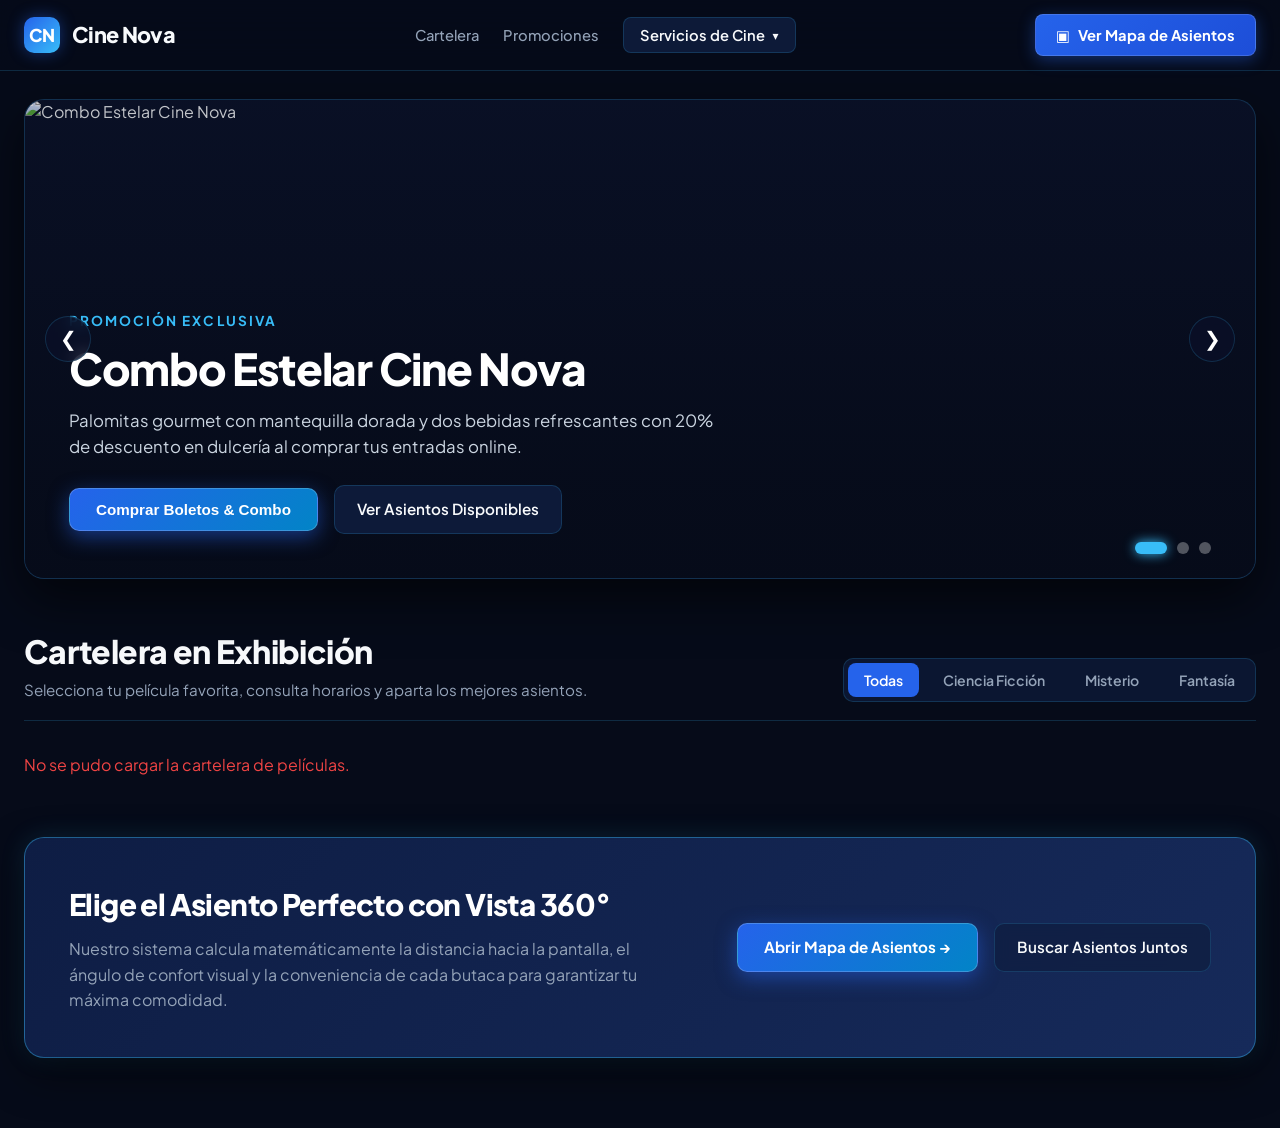
==== commit 3cc960fa: "Merge branch 'main' into feature/estructura-inicial" ====
--- a/spring/src/main/resources/static/index.html
+++ b/spring/src/main/resources/static/index.html
@@ -76,7 +76,7 @@
             font-size: 1.35rem;
             letter-spacing: -0.03em;
             white-space: nowrap;
-            shrink: 0;
+            flex-shrink: 0;
         }
 
         .brand-icon {
@@ -1040,44 +1040,44 @@
             <div class="carousel-slides">
                 <!-- Slide 1: Combo Cine Estelar -->
                 <div class="carousel-slide active" data-index="0">
-                    <img class="carousel-img" src="/images/carousel_promo_combo_1792368063309.jpg" alt="Combo Estelar Cine Nova">
+                    <img class="carousel-img" src="/images/promo1.jpg" alt="Combo Estelar Cine Nova">
                     <div class="carousel-scrim"></div>
                     <div class="carousel-content">
                         <span class="carousel-kicker">Promoción Exclusiva</span>
                         <h1 class="carousel-title">Combo Estelar Cine Nova</h1>
                         <p class="carousel-desc">Palomitas gourmet con mantequilla dorada y dos bebidas refrescantes con 20% de descuento en dulcería al comprar tus entradas online.</p>
                         <div class="carousel-actions">
-                            <button class="btn-carousel-main" onclick="abrirModalCompra('nebula')">Comprar Boletos & Combo</button>
+                            <button class="btn-carousel-main" onclick="abrirModalCompra('parasite combo')">Comprar Boletos & Combo</button>
                             <a href="/mapa-asientos.html" class="btn-carousel-secondary">Ver Asientos Disponibles</a>
                         </div>
                     </div>
                 </div>
 
-                <!-- Slide 2: Gran Estreno Nebula -->
+                <!-- Slide 2: -->
                 <div class="carousel-slide" data-index="1">
-                    <img class="carousel-img" src="/images/poster_movie_scifi_1792368064643.jpg" alt="Nebula: Horizonte Infinito">
+                    <img class="carousel-img" src="/images/promo1.jpg" alt="minions combo">
                     <div class="carousel-scrim"></div>
                     <div class="carousel-content">
                         <span class="carousel-kicker">Gran Estreno de la Semana</span>
-                        <h2 class="carousel-title">Nebula: Horizonte Infinito</h2>
+                        <h2 class="carousel-title">minions</h2>
                         <p class="carousel-desc">Vive la máxima odisea interestelar en pantalla panorámica. Consulta la distancia y ángulo visual de cada asiento para una inmersión total.</p>
                         <div class="carousel-actions">
                             <a href="/mapa-asientos.html" class="btn-carousel-main">Elegir Asientos en Sala</a>
-                            <button class="btn-carousel-secondary" onclick="abrirModalCompra('nebula')">Comprar Boletos</button>
+                            <button class="btn-carousel-secondary" onclick="abrirModalCompra('minions')">Comprar Boletos</button>
                         </div>
                     </div>
                 </div>
 
                 <!-- Slide 3: Silencio Abisal -->
                 <div class="carousel-slide" data-index="2">
-                    <img class="carousel-img" src="/images/poster_movie_abyss_1792368064210.jpg" alt="Silencio Abisal">
+                    <img class="carousel-img" src="/images/poster3.jpg" alt="The drama">
                     <div class="carousel-scrim"></div>
                     <div class="carousel-content">
-                        <span class="carousel-kicker">Experiencia Sonora Atmos</span>
-                        <h2 class="carousel-title">Silencio Abisal</h2>
-                        <p class="carousel-desc">Una expedición a diez mil metros bajo el mar. Butacas optimizadas acústicamente para escuchar cada misterio del abismo.</p>
+                        <span class="carousel-kicker">Experiencia</span>
+                        <h2 class="carousel-title">THE DRAMA</h2>
+                        <p class="carousel-desc">Butacas optimizadas acústicamente para escuchar cada misterio del abismo.</p>
                         <div class="carousel-actions">
-                            <button class="btn-carousel-main" onclick="abrirModalCompra('abismo')">Reservar Función</button>
+                            <button class="btn-carousel-main" onclick="abrirModalCompra('The drama')">Reservar Función</button>
                             <a href="/mapa-asientos.html" class="btn-carousel-secondary">Explorar Sala</a>
                         </div>
                     </div>
@@ -1235,6 +1235,20 @@
                 </div>
             </div>
         </div>
+    <h1>Mapa de Asientos</h1>
+    
+    <!-- Botones de prueba (En tu proyecto real, estos serán los cuadros de los asientos) -->
+    <button onclick="verCaracteristicas('A1')">Ver Asiento A1</button>
+    <button onclick="verCaracteristicas('C5')">Ver Asiento C5</button>
+    <button onclick="verCaracteristicas('F10')">Ver Asiento F10</button>
+
+  
+    <div id="panel-caracteristicas">
+        <h3 style="margin-top: 0;">Detalles: <span id="lbl-id" style="color: #007bff;"></span></h3>
+        <p><strong>Distancia:</strong> <span id="lbl-distancia"></span> m</p>
+        <p><strong>Ángulo:</strong> <span id="lbl-angulo"></span>°</p>
+        <p><strong>Conveniencia:</strong> <span id="lbl-conveniencia"></span></p>
+        <button class="btn-cerrar" onclick="cerrarPanel()">Cerrar</button>
     </div>
 
     <!-- Footer -->
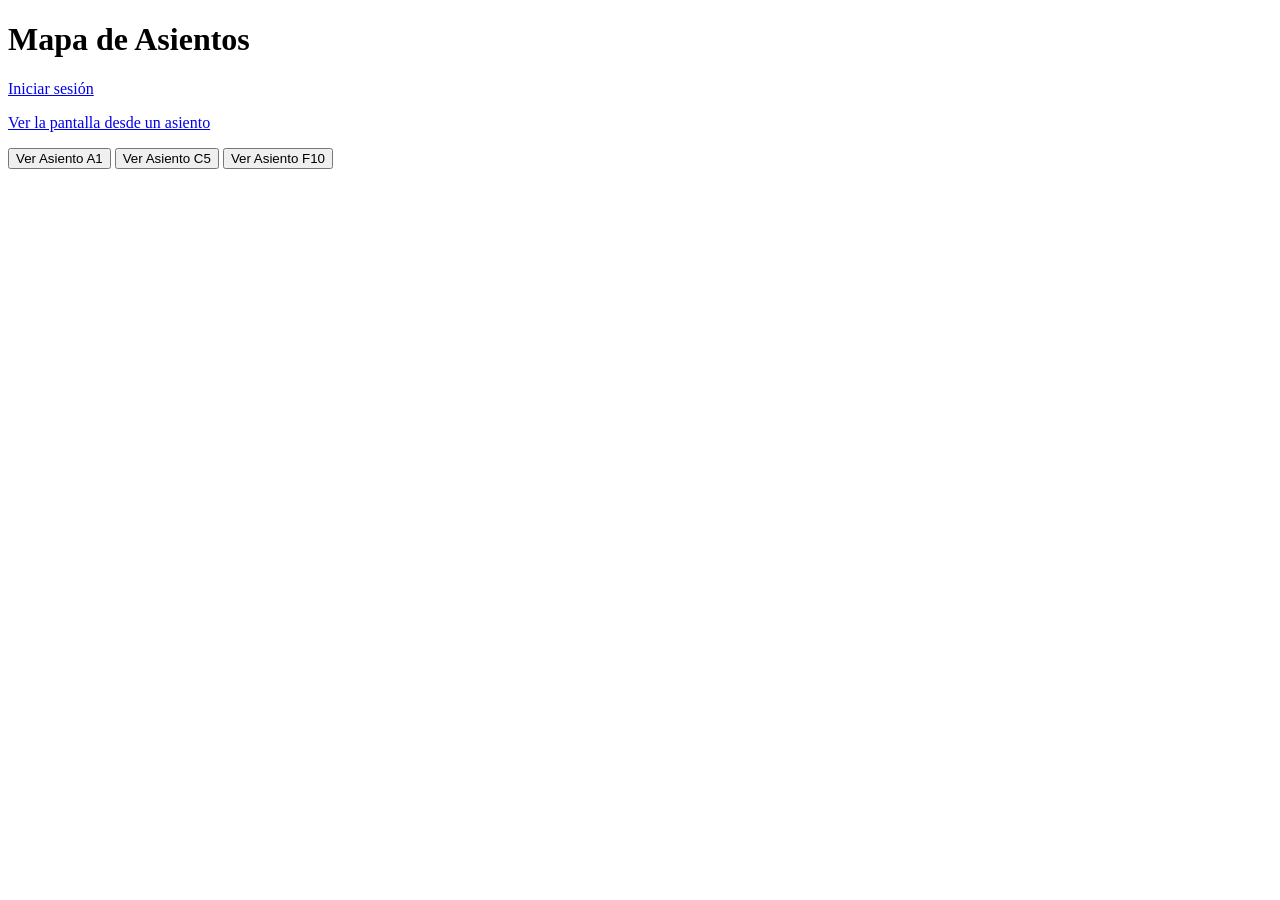
==== commit c1cd02a9: "Agregar usuario, autenticacion y controlador para la entrega 5" ====
--- a/spring/src/main/resources/static/index.html
+++ b/spring/src/main/resources/static/index.html
@@ -2,1247 +2,39 @@
 <html lang="es">
 <head>
     <meta charset="UTF-8">
-    <meta name="viewport" content="width=device-width, initial-scale=1.0">
-    <meta name="description" content="Cine Nova - Cartelera de estrenos, carrusel de promociones, mapa interactivo de asientos y compra de boletos en línea.">
-    <meta property="og:title" content="Cine Nova - Portal Principal y Cartelera">
-    <meta property="og:description" content="Descubre la cartelera, promociones exclusivas, selección inteligente de asientos y compra de boletos.">
-    <title>Cine Nova - Cartelera, Asientos y Boletos</title>
-    
-    <link rel="preconnect" href="https://fonts.googleapis.com">
-    <link rel="preconnect" href="https://fonts.gstatic.com" crossorigin>
-    <link href="https://fonts.googleapis.com/css2?family=Plus+Jakarta+Sans:wght@400;500;600;700;800&display=swap" rel="stylesheet">
-
+    <title>Cine - Reserva de Asientos</title>
     <style>
-        :root {
-            --bg-void: #060b19;
-            --bg-primary: #0a1128;
-            --bg-surface: #101f42;
-            --bg-surface-hover: #162a5a;
-            --bg-card: rgba(16, 31, 66, 0.7);
-            --border-subtle: rgba(56, 189, 248, 0.18);
-            --border-glow: rgba(56, 189, 248, 0.4);
-            --blue-accent: #2563eb;
-            --blue-electric: #0284c7;
-            --blue-cyan: #38bdf8;
-            --blue-glow: rgba(37, 99, 235, 0.45);
-            --text-main: #f8fafc;
-            --text-secondary: #94a3b8;
-            --text-muted: #64748b;
-        }
-
-        * {
-            box-sizing: border-box;
-            margin: 0;
-            padding: 0;
-        }
-
-        body {
-            font-family: 'Plus Jakarta Sans', system-ui, -apple-system, sans-serif;
-            background-color: var(--bg-void);
-            color: var(--text-main);
-            min-height: 100vh;
-            overflow-x: hidden;
-            line-height: 1.5;
-        }
-
-        /* Top Bar Contract (1 row, 3 zones) */
-        .topbar {
-            background-color: rgba(6, 11, 25, 0.92);
-            backdrop-filter: blur(16px);
-            border-bottom: 1px solid var(--border-subtle);
-            position: sticky;
-            top: 0;
-            z-index: 100;
-        }
-
-        .topbar-container {
-            max-width: 1300px;
-            margin: 0 auto;
-            padding: 14px 24px;
-            display: flex;
-            align-items: center;
-            justify-content: space-between;
-            gap: 32px;
-        }
-
-        /* Zona 1: Marca */
-        .brand {
-            display: flex;
-            align-items: center;
-            gap: 12px;
-            text-decoration: none;
-            color: var(--text-main);
-            font-weight: 800;
-            font-size: 1.35rem;
-            letter-spacing: -0.03em;
-            white-space: nowrap;
-            flex-shrink: 0;
-        }
-
-        .brand-icon {
-            width: 36px;
-            height: 36px;
-            border-radius: 10px;
-            background: linear-gradient(135deg, #2563eb, #38bdf8);
-            display: flex;
-            align-items: center;
-            justify-content: center;
-            color: white;
-            font-weight: 900;
-            font-size: 1.1rem;
-            box-shadow: 0 0 16px var(--blue-glow);
-        }
-
-        /* Zona 2: Enlaces de Navegación & Menú Desplegable */
-        .nav-menu {
-            display: flex;
-            align-items: center;
-            gap: 24px;
-        }
-
-        .nav-item {
-            color: var(--text-secondary);
-            text-decoration: none;
-            font-size: 0.92rem;
-            font-weight: 500;
-            transition: color 0.2s;
-            white-space: nowrap;
-        }
-
-        .nav-item:hover {
-            color: var(--blue-cyan);
-        }
-
-        /* Contenedor del Menú Desplegable */
-        .dropdown {
-            position: relative;
-            display: inline-block;
-        }
-
-        .dropdown-trigger {
-            background: rgba(16, 31, 66, 0.8);
-            color: var(--text-main);
-            border: 1px solid var(--border-subtle);
-            padding: 8px 16px;
-            border-radius: 8px;
-            font-size: 0.92rem;
-            font-weight: 600;
-            cursor: pointer;
-            display: flex;
-            align-items: center;
-            gap: 8px;
-            transition: all 0.2s;
-            white-space: nowrap;
-            font-family: inherit;
-        }
-
-        .dropdown-trigger:hover, .dropdown-trigger[aria-expanded="true"] {
-            border-color: var(--blue-cyan);
-            background: var(--bg-surface);
-            color: var(--blue-cyan);
-        }
-
-        .dropdown-arrow {
-            font-size: 0.75rem;
-            transition: transform 0.2s;
-        }
-
-        .dropdown.open .dropdown-arrow {
-            transform: rotate(180deg);
-        }
-
-        .dropdown-menu {
-            display: none;
-            position: absolute;
-            top: calc(100% + 10px);
-            left: 0;
-            min-width: 260px;
-            background-color: #0d1733;
-            border: 1px solid var(--border-glow);
-            border-radius: 12px;
-            padding: 8px;
-            box-shadow: 0 16px 36px rgba(0, 0, 0, 0.7), 0 0 20px rgba(56, 189, 248, 0.15);
-            z-index: 110;
-            animation: dropdownFade 0.2s ease-out;
-        }
-
-        .dropdown.open .dropdown-menu {
-            display: block;
-        }
-
-        @keyframes dropdownFade {
-            from { opacity: 0; transform: translateY(-8px); }
-            to { opacity: 1; transform: translateY(0); }
-        }
-
-        .dropdown-link {
-            display: flex;
-            align-items: center;
-            gap: 12px;
-            padding: 10px 14px;
-            color: var(--text-main);
-            text-decoration: none;
-            border-radius: 8px;
-            font-size: 0.9rem;
-            font-weight: 500;
-            transition: all 0.15s;
-        }
-
-        .dropdown-link:hover {
-            background-color: rgba(56, 189, 248, 0.12);
-            color: var(--blue-cyan);
-            transform: translateX(4px);
-        }
-
-        .dropdown-link .icon-box {
-            width: 28px;
-            height: 28px;
-            border-radius: 6px;
-            background: rgba(37, 99, 235, 0.2);
-            border: 1px solid rgba(56, 189, 248, 0.3);
-            display: flex;
-            align-items: center;
-            justify-content: center;
-            font-size: 0.85rem;
-            color: var(--blue-cyan);
-        }
-
-        .dropdown-divider {
-            height: 1px;
-            background: rgba(255, 255, 255, 0.08);
-            margin: 6px 0;
-        }
-
-        /* Zona 3: Botón de Acción Principal Directo al Mapa de Asientos */
-        .topbar-actions {
-            display: flex;
-            align-items: center;
-            gap: 12px;
-        }
-
-        .btn-cta-seatmap {
-            background: linear-gradient(135deg, #2563eb, #1d4ed8);
-            color: white;
-            padding: 9px 20px;
-            border-radius: 8px;
-            text-decoration: none;
-            font-size: 0.92rem;
-            font-weight: 700;
-            border: 1px solid rgba(255, 255, 255, 0.15);
-            display: flex;
-            align-items: center;
-            gap: 8px;
-            box-shadow: 0 4px 16px rgba(37, 99, 235, 0.4);
-            transition: all 0.2s;
-            white-space: nowrap;
-        }
-
-        .btn-cta-seatmap:hover {
-            background: linear-gradient(135deg, #3b82f6, #2563eb);
-            box-shadow: 0 6px 20px rgba(56, 189, 248, 0.5);
-            transform: translateY(-1px);
-        }
-
-        /* Hero Carousel de Anuncios */
-        .carousel-section {
-            max-width: 1300px;
-            margin: 28px auto 48px;
-            padding: 0 24px;
-        }
-
-        .carousel-container {
-            position: relative;
-            border-radius: 20px;
-            overflow: hidden;
-            background: #0a1128;
-            border: 1px solid var(--border-subtle);
-            box-shadow: 0 20px 50px rgba(0, 0, 0, 0.6);
-            height: 480px;
-        }
-
-        .carousel-slides {
-            height: 100%;
-            position: relative;
-        }
-
-        .carousel-slide {
-            position: absolute;
-            inset: 0;
-            opacity: 0;
-            visibility: hidden;
-            transition: opacity 0.6s cubic-bezier(0.16, 1, 0.3, 1), visibility 0.6s;
-            display: flex;
-            align-items: flex-end;
-        }
-
-        .carousel-slide.active {
-            opacity: 1;
-            visibility: visible;
-        }
-
-        .carousel-img {
-            position: absolute;
-            inset: 0;
-            width: 100%;
-            height: 100%;
-            object-fit: cover;
-            object-position: center;
-        }
-
-        .carousel-scrim {
-            position: absolute;
-            inset: 0;
-            background: linear-gradient(180deg, rgba(6, 11, 25, 0.2) 0%, rgba(6, 11, 25, 0.85) 75%, rgba(6, 11, 25, 0.98) 100%);
-        }
-
-        .carousel-content {
-            position: relative;
-            z-index: 10;
-            padding: 44px;
-            max-width: 750px;
-        }
-
-        .carousel-kicker {
-            color: var(--blue-cyan);
-            font-size: 0.85rem;
-            font-weight: 700;
-            letter-spacing: 0.15em;
-            text-transform: uppercase;
-            margin-bottom: 12px;
-            display: block;
-        }
-
-        .carousel-title {
-            font-size: clamp(2rem, 3.5vw, 2.75rem);
-            font-weight: 800;
-            line-height: 1.15;
-            letter-spacing: -0.03em;
-            margin-bottom: 14px;
-            color: white;
-        }
-
-        .carousel-desc {
-            font-size: 1.05rem;
-            color: #cbd5e1;
-            margin-bottom: 24px;
-            line-height: 1.6;
-        }
-
-        .carousel-actions {
-            display: flex;
-            align-items: center;
-            gap: 16px;
-            flex-wrap: wrap;
-        }
-
-        .btn-carousel-main {
-            background: linear-gradient(135deg, #2563eb, #0284c7);
-            color: white;
-            padding: 12px 26px;
-            border-radius: 10px;
-            font-weight: 700;
-            font-size: 0.95rem;
-            text-decoration: none;
-            display: inline-flex;
-            align-items: center;
-            gap: 8px;
-            border: 1px solid rgba(255, 255, 255, 0.2);
-            box-shadow: 0 6px 20px rgba(37, 99, 235, 0.5);
-            transition: all 0.2s;
-            cursor: pointer;
-        }
-
-        .btn-carousel-main:hover {
-            transform: translateY(-2px);
-            box-shadow: 0 8px 25px rgba(56, 189, 248, 0.6);
-        }
-
-        .btn-carousel-secondary {
-            background: rgba(16, 31, 66, 0.8);
-            color: var(--text-main);
-            padding: 12px 22px;
-            border-radius: 10px;
-            font-weight: 600;
-            font-size: 0.95rem;
-            text-decoration: none;
-            border: 1px solid var(--border-subtle);
-            backdrop-filter: blur(8px);
-            transition: all 0.2s;
-        }
-
-        .btn-carousel-secondary:hover {
-            background: var(--bg-surface-hover);
-            border-color: var(--blue-cyan);
-            color: var(--blue-cyan);
-        }
-
-        /* Controles de Navegación del Carrusel */
-        .carousel-control-btn {
-            position: absolute;
-            top: 50%;
-            transform: translateY(-50%);
-            width: 46px;
-            height: 46px;
-            border-radius: 50%;
-            background: rgba(10, 17, 40, 0.7);
-            backdrop-filter: blur(8px);
-            border: 1px solid var(--border-subtle);
-            color: white;
-            display: flex;
-            align-items: center;
-            justify-content: center;
-            cursor: pointer;
-            z-index: 20;
-            font-size: 1.25rem;
-            transition: all 0.2s;
-        }
-
-        .carousel-control-btn:hover {
-            background: var(--blue-accent);
-            border-color: var(--blue-cyan);
-            box-shadow: 0 0 15px var(--blue-glow);
-        }
-
-        .btn-prev { left: 20px; }
-        .btn-next { right: 20px; }
-
-        /* Puntos Indicadores */
-        .carousel-dots {
-            position: absolute;
-            bottom: 24px;
-            right: 44px;
-            display: flex;
-            gap: 10px;
-            z-index: 20;
-        }
-
-        .carousel-dot {
-            width: 12px;
-            height: 12px;
-            border-radius: 50%;
-            background: rgba(255, 255, 255, 0.3);
-            cursor: pointer;
-            border: none;
-            transition: all 0.3s;
-        }
-
-        .carousel-dot.active {
-            background: var(--blue-cyan);
-            width: 32px;
-            border-radius: 6px;
-            box-shadow: 0 0 12px var(--blue-cyan);
-        }
-
-        /* Sección de Cartelera */
-        .billboard-section {
-            max-width: 1300px;
-            margin: 0 auto 60px;
-            padding: 0 24px;
-        }
-
-        .section-header {
-            display: flex;
-            align-items: flex-end;
-            justify-content: space-between;
-            margin-bottom: 32px;
-            border-bottom: 1px solid var(--border-subtle);
-            padding-bottom: 18px;
-            flex-wrap: wrap;
-            gap: 16px;
-        }
-
-        .section-title-wrap h2 {
-            font-size: 2rem;
-            font-weight: 800;
-            letter-spacing: -0.02em;
-            color: var(--text-main);
-        }
-
-        .section-title-wrap p {
-            color: var(--text-secondary);
-            font-size: 0.95rem;
-            margin-top: 4px;
-        }
-
-        .billboard-filters {
-            display: flex;
-            gap: 8px;
-            background: rgba(16, 31, 66, 0.6);
-            padding: 4px;
-            border-radius: 10px;
-            border: 1px solid var(--border-subtle);
-        }
-
-        .filter-btn {
-            background: transparent;
-            border: none;
-            color: var(--text-secondary);
-            padding: 8px 16px;
-            border-radius: 8px;
-            font-size: 0.88rem;
-            font-weight: 600;
-            cursor: pointer;
-            transition: all 0.2s;
-            font-family: inherit;
-        }
-
-        .filter-btn.active, .filter-btn:hover {
-            background: var(--blue-accent);
-            color: white;
-        }
-
-        /* Cuadrícula de Películas */
-        .movies-grid {
-            display: grid;
-            grid-template-columns: repeat(auto-fit, minmax(360px, 1fr));
-            gap: 28px;
-        }
-
-        .movie-card {
-            background-color: var(--bg-card);
-            border: 1px solid var(--border-subtle);
-            border-radius: 16px;
-            overflow: hidden;
-            display: flex;
-            flex-direction: column;
-            transition: transform 0.25s, border-color 0.25s, box-shadow 0.25s;
-            box-shadow: 0 10px 30px rgba(0, 0, 0, 0.4);
-        }
-
-        .movie-card:hover {
-            transform: translateY(-4px);
-            border-color: var(--border-glow);
-            box-shadow: 0 16px 40px rgba(0, 0, 0, 0.6), 0 0 20px rgba(56, 189, 248, 0.15);
-        }
-
-        .movie-poster-wrap {
-            position: relative;
-            width: 100%;
-            height: 380px;
-            background: #0d1733;
-            overflow: hidden;
-        }
-
-        .movie-poster {
-            width: 100%;
-            height: 100%;
-            object-fit: cover;
-            object-position: top center;
-            transition: transform 0.5s;
-        }
-
-        .movie-card:hover .movie-poster {
-            transform: scale(1.03);
-        }
-
-        .movie-poster-scrim {
-            position: absolute;
-            inset: 0;
-            background: linear-gradient(180deg, transparent 50%, rgba(10, 17, 40, 0.95) 100%);
-        }
-
-        .movie-badge-rating {
-            position: absolute;
-            top: 14px;
-            right: 14px;
-            background: rgba(6, 11, 25, 0.85);
-            backdrop-filter: blur(8px);
-            border: 1px solid var(--border-subtle);
-            color: var(--blue-cyan);
-            font-size: 0.75rem;
-            font-weight: 700;
-            padding: 4px 10px;
-            border-radius: 6px;
-        }
-
-        .movie-body {
-            padding: 24px;
-            display: flex;
-            flex-direction: column;
-            flex: 1;
-        }
-
-        /* Disciplina anti-slop: metadatos limpios con separador tipográfico */
-        .movie-meta {
-            display: flex;
-            align-items: center;
-            gap: 8px;
-            font-size: 0.82rem;
-            color: var(--text-secondary);
-            margin-bottom: 10px;
-        }
-
-        .movie-title {
-            font-size: 1.35rem;
-            font-weight: 700;
-            color: var(--text-main);
-            margin-bottom: 10px;
-            line-height: 1.3;
-        }
-
-        .movie-synopsis {
-            color: var(--text-secondary);
-            font-size: 0.9rem;
-            line-height: 1.55;
-            margin-bottom: 20px;
-            flex: 1;
-        }
-
-        .showtimes-box {
-            background: rgba(6, 11, 25, 0.6);
-            border: 1px solid rgba(255, 255, 255, 0.06);
-            border-radius: 10px;
-            padding: 12px 14px;
-            margin-bottom: 18px;
-        }
-
-        .showtimes-label {
-            font-size: 0.75rem;
-            text-transform: uppercase;
-            letter-spacing: 0.05em;
-            color: var(--text-muted);
-            margin-bottom: 8px;
-            display: block;
-            font-weight: 600;
-        }
-
-        .showtime-buttons {
-            display: flex;
-            gap: 8px;
-            flex-wrap: wrap;
-        }
-
-        .btn-showtime {
-            background: #162a5a;
-            border: 1px solid var(--border-subtle);
-            color: var(--blue-cyan);
-            padding: 6px 12px;
-            border-radius: 6px;
-            font-size: 0.85rem;
-            font-weight: 700;
-            cursor: pointer;
-            transition: all 0.2s;
-            font-family: inherit;
-        }
-
-        .btn-showtime:hover, .btn-showtime.selected {
-            background: var(--blue-accent);
-            color: white;
-            border-color: var(--blue-accent);
-        }
-
-        .movie-card-actions {
-            display: flex;
-            gap: 10px;
-        }
-
-        .btn-card-seats {
-            flex: 1;
-            background: rgba(16, 31, 66, 0.9);
-            color: var(--blue-cyan);
-            border: 1px solid var(--border-subtle);
-            padding: 10px;
-            border-radius: 8px;
-            font-size: 0.88rem;
-            font-weight: 600;
-            text-decoration: none;
-            text-align: center;
-            transition: all 0.2s;
-            display: flex;
-            align-items: center;
-            justify-content: center;
-            gap: 6px;
-        }
-
-        .btn-card-seats:hover {
-            background: var(--bg-surface-hover);
-            border-color: var(--blue-cyan);
-        }
-
-        .btn-card-buy {
-            flex: 1;
-            background: linear-gradient(135deg, #2563eb, #1d4ed8);
-            color: white;
-            border: none;
-            padding: 10px;
-            border-radius: 8px;
-            font-size: 0.88rem;
-            font-weight: 700;
-            cursor: pointer;
-            transition: all 0.2s;
-            display: flex;
-            align-items: center;
-            justify-content: center;
-            gap: 6px;
-            font-family: inherit;
-        }
-
-        .btn-card-buy:hover {
-            background: linear-gradient(135deg, #3b82f6, #2563eb);
-            box-shadow: 0 4px 14px rgba(37, 99, 235, 0.4);
-        }
-
-        /* Banner Promocional de la Experiencia de Asientos */
-        .seatmap-promo-banner {
-            max-width: 1300px;
-            margin: 0 auto 70px;
-            padding: 0 24px;
-        }
-
-        .promo-banner-card {
-            background: linear-gradient(135deg, #0e1d44 0%, #162a5a 100%);
-            border: 1px solid var(--border-glow);
-            border-radius: 20px;
-            padding: 44px;
-            display: flex;
-            align-items: center;
-            justify-content: space-between;
-            gap: 40px;
-            box-shadow: 0 16px 40px rgba(0, 0, 0, 0.5), 0 0 25px rgba(56, 189, 248, 0.15);
-            flex-wrap: wrap;
-        }
-
-        .promo-banner-text h3 {
-            font-size: 1.85rem;
-            font-weight: 800;
-            letter-spacing: -0.02em;
-            margin-bottom: 10px;
-            color: white;
-        }
-
-        .promo-banner-text p {
-            color: #94a3b8;
-            font-size: 1rem;
-            max-width: 600px;
-            line-height: 1.6;
-        }
-
-        .promo-banner-actions {
-            display: flex;
-            gap: 16px;
-            flex-wrap: wrap;
-        }
-
-        /* Modal de Compra de Boletos */
-        .modal-overlay {
+        /* Estilos básicos para que el panel se vea bonito */
+        #panel-caracteristicas {
             display: none;
             position: fixed;
-            inset: 0;
-            background-color: rgba(3, 7, 18, 0.85);
-            backdrop-filter: blur(8px);
-            z-index: 1000;
-            align-items: center;
-            justify-content: center;
+            top: 20px;
+            right: 20px;
+            background-color: #f9f9f9;
+            border: 2px solid #007bff;
+            border-radius: 8px;
             padding: 20px;
+            width: 250px;
+            box-shadow: 0 4px 8px rgba(0,0,0,0.2);
+            font-family: Arial, sans-serif;
         }
-
-        .modal-overlay.active {
-            display: flex;
-        }
-
-        .modal-card {
-            background-color: #0d1733;
-            border: 1px solid var(--border-glow);
-            border-radius: 18px;
-            max-width: 580px;
-            width: 100%;
-            padding: 32px;
-            box-shadow: 0 25px 60px rgba(0, 0, 0, 0.8), 0 0 30px rgba(56, 189, 248, 0.2);
-            position: relative;
-            animation: modalSlideUp 0.25s ease-out;
-            max-height: 90vh;
-            overflow-y: auto;
-        }
-
-        @keyframes modalSlideUp {
-            from { opacity: 0; transform: translateY(20px); }
-            to { opacity: 1; transform: translateY(0); }
-        }
-
-        .modal-header {
-            display: flex;
-            justify-content: space-between;
-            align-items: center;
-            margin-bottom: 20px;
-            border-bottom: 1px solid var(--border-subtle);
-            padding-bottom: 16px;
-        }
-
-        .modal-header h3 {
-            font-size: 1.4rem;
-            font-weight: 800;
-            color: white;
-        }
-
-        .btn-close-modal {
-            background: none;
-            border: none;
-            color: var(--text-secondary);
-            font-size: 1.6rem;
-            cursor: pointer;
-            line-height: 1;
-        }
-
-        .btn-close-modal:hover {
-            color: white;
-        }
-
-        .form-group {
-            margin-bottom: 18px;
-        }
-
-        .form-label {
-            display: block;
-            font-size: 0.85rem;
-            font-weight: 600;
-            color: var(--text-secondary);
-            margin-bottom: 6px;
-        }
-
-        .form-select, .form-input {
-            width: 100%;
-            background: #060b19;
-            border: 1px solid var(--border-subtle);
-            color: var(--text-main);
-            padding: 10px 14px;
-            border-radius: 8px;
-            font-size: 0.95rem;
-            font-family: inherit;
-            outline: none;
-        }
-
-        .form-select:focus, .form-input:focus {
-            border-color: var(--blue-cyan);
-            box-shadow: 0 0 10px rgba(56, 189, 248, 0.3);
-        }
-
-        .seat-picker-preview {
-            background: #060b19;
-            border: 1px solid var(--border-subtle);
-            border-radius: 10px;
-            padding: 14px;
-            margin-bottom: 20px;
-        }
-
-        .seat-chips-container {
-            display: flex;
-            gap: 8px;
-            flex-wrap: wrap;
-            margin-top: 8px;
-        }
-
-        .seat-chip {
-            background: var(--bg-surface);
-            border: 1px solid var(--border-subtle);
-            color: var(--blue-cyan);
-            padding: 5px 12px;
-            border-radius: 6px;
-            font-size: 0.85rem;
-            font-weight: 700;
-            cursor: pointer;
-            transition: all 0.2s;
-        }
-
-        .seat-chip.active {
-            background: var(--blue-cyan);
-            color: #060b19;
-            border-color: var(--blue-cyan);
-        }
-
-        .modal-price-summary {
-            background: rgba(37, 99, 235, 0.12);
-            border: 1px solid var(--border-subtle);
-            border-radius: 10px;
-            padding: 16px;
-            margin-bottom: 24px;
-            display: flex;
-            justify-content: space-between;
-            align-items: center;
-        }
-
-        .price-label {
-            font-size: 0.9rem;
-            color: var(--text-secondary);
-        }
-
-        .price-value {
-            font-size: 1.5rem;
-            font-weight: 800;
-            color: var(--blue-cyan);
-        }
-
-        .btn-confirm-buy {
-            width: 100%;
-            background: linear-gradient(135deg, #2563eb, #1d4ed8);
-            color: white;
-            border: none;
-            padding: 14px;
-            border-radius: 10px;
-            font-size: 1rem;
-            font-weight: 700;
-            cursor: pointer;
-            box-shadow: 0 4px 18px rgba(37, 99, 235, 0.5);
-            transition: all 0.2s;
-            font-family: inherit;
-        }
-
-        .btn-confirm-buy:hover {
-            background: linear-gradient(135deg, #3b82f6, #2563eb);
-            transform: translateY(-1px);
-        }
-
-        /* Boleto Confirmado / Éxito */
-        .ticket-receipt {
-            display: none;
-            text-align: center;
-            padding: 10px 0;
-        }
-
-        .ticket-receipt.active {
-            display: block;
-        }
-
-        .ticket-box {
-            background: #080f24;
-            border: 1px dashed var(--blue-cyan);
-            border-radius: 14px;
-            padding: 24px;
-            margin: 20px 0;
-            text-align: left;
-        }
-
-        .ticket-header {
-            border-bottom: 1px solid rgba(255, 255, 255, 0.1);
-            padding-bottom: 12px;
-            margin-bottom: 14px;
-            display: flex;
-            justify-content: space-between;
-            align-items: center;
-        }
-
-        .ticket-code {
-            font-family: monospace;
-            font-size: 1.15rem;
-            font-weight: 700;
-            color: var(--blue-cyan);
-        }
-
-        .ticket-info-row {
-            display: flex;
-            justify-content: space-between;
-            margin: 8px 0;
-            font-size: 0.88rem;
-        }
-
-        .barcode-sim {
-            margin-top: 18px;
-            background: white;
-            color: black;
-            font-family: monospace;
-            text-align: center;
-            padding: 10px;
-            border-radius: 6px;
-            letter-spacing: 0.2em;
-            font-weight: 800;
-        }
-
-        /* Footer */
-        .footer {
-            border-top: 1px solid var(--border-subtle);
-            background: #040813;
-            padding: 40px 24px;
-            text-align: center;
-            color: var(--text-muted);
-            font-size: 0.88rem;
-        }
-
-        .footer-links {
-            display: flex;
-            justify-content: center;
-            gap: 24px;
-            margin-bottom: 16px;
-            flex-wrap: wrap;
-        }
-
-        .footer-link {
-            color: var(--text-secondary);
-            text-decoration: none;
-            transition: color 0.2s;
-        }
-
-        .footer-link:hover {
-            color: var(--blue-cyan);
+        .btn-cerrar {
+            background-color: #dc3545; color: white; border: none; padding: 5px 10px; cursor: pointer; border-radius: 4px;
         }
     </style>
 </head>
 <body>
 
-    <!-- Top Bar Contract -->
-    <header class="topbar">
-        <div class="topbar-container">
-            <!-- Zona 1: Marca -->
-            <a href="/" class="brand">
-                <div class="brand-icon">CN</div>
-                <span>Cine Nova</span>
-            </a>
-
-            <!-- Zona 2: Navegación & Menú Desplegable -->
-            <nav class="nav-menu">
-                <a href="#cartelera" class="nav-item">Cartelera</a>
-                <a href="#promociones" class="nav-item">Promociones</a>
-                
-                <!-- Menú Desplegable (Requisito Principal) -->
-                <div class="dropdown" id="mainDropdown">
-                    <button class="dropdown-trigger" id="dropdownTrigger" aria-expanded="false" aria-haspopup="true">
-                        <span>Servicios de Cine</span>
-                        <span class="dropdown-arrow">&blacktriangledown;</span>
-                    </button>
-                    <div class="dropdown-menu" id="dropdownMenu" role="menu">
-                        <a href="/mapa-asientos.html" class="dropdown-link" role="menuitem">
-                            <span class="icon-box">&#9635;</span>
-                            <div>
-                                <div style="font-weight: 700;">Mapa de Asientos</div>
-                                <div style="font-size: 0.78rem; color: var(--text-secondary);">Ver sala y ángulo visual 360°</div>
-                            </div>
-                        </a>
-                        <a href="javascript:void(0)" onclick="abrirModalCompra()" class="dropdown-link" role="menuitem">
-                            <span class="icon-box">&#127915;</span>
-                            <div>
-                                <div style="font-weight: 700;">Comprar Boletos</div>
-                                <div style="font-size: 0.78rem; color: var(--text-secondary);">Reserva directa con butacas</div>
-                            </div>
-                        </a>
-                        <div class="dropdown-divider"></div>
-                        <a href="/recomendacion.html" class="dropdown-link" role="menuitem">
-                            <span class="icon-box">&#9733;</span>
-                            <div>
-                                <div style="font-weight: 700;">Recomendador Inteligente</div>
-                                <div style="font-size: 0.78rem; color: var(--text-secondary);">Mejores asientos consecutivos</div>
-                            </div>
-                        </a>
-                    </div>
-                </div>
-            </nav>
-
-            <!-- Zona 3: Botón Directo al Mapa de Asientos -->
-            <div class="topbar-actions">
-                <a href="/mapa-asientos.html" class="btn-cta-seatmap">
-                    <span>&#9635;</span>
-                    <span>Ver Mapa de Asientos</span>
-                </a>
-            </div>
-        </div>
-    </header>
-
-    <!-- Carrusel de Anuncios y Promociones -->
-    <section class="carousel-section" id="promociones">
-        <div class="carousel-container" id="cinemaCarousel">
-            <div class="carousel-slides">
-                <!-- Slide 1: Combo Cine Estelar -->
-                <div class="carousel-slide active" data-index="0">
-                    <img class="carousel-img" src="/images/promo1.jpg" alt="Combo Estelar Cine Nova">
-                    <div class="carousel-scrim"></div>
-                    <div class="carousel-content">
-                        <span class="carousel-kicker">Promoción Exclusiva</span>
-                        <h1 class="carousel-title">Combo Estelar Cine Nova</h1>
-                        <p class="carousel-desc">Palomitas gourmet con mantequilla dorada y dos bebidas refrescantes con 20% de descuento en dulcería al comprar tus entradas online.</p>
-                        <div class="carousel-actions">
-                            <button class="btn-carousel-main" onclick="abrirModalCompra('parasite combo')">Comprar Boletos & Combo</button>
-                            <a href="/mapa-asientos.html" class="btn-carousel-secondary">Ver Asientos Disponibles</a>
-                        </div>
-                    </div>
-                </div>
-
-                <!-- Slide 2: -->
-                <div class="carousel-slide" data-index="1">
-                    <img class="carousel-img" src="/images/promo1.jpg" alt="minions combo">
-                    <div class="carousel-scrim"></div>
-                    <div class="carousel-content">
-                        <span class="carousel-kicker">Gran Estreno de la Semana</span>
-                        <h2 class="carousel-title">minions</h2>
-                        <p class="carousel-desc">Vive la máxima odisea interestelar en pantalla panorámica. Consulta la distancia y ángulo visual de cada asiento para una inmersión total.</p>
-                        <div class="carousel-actions">
-                            <a href="/mapa-asientos.html" class="btn-carousel-main">Elegir Asientos en Sala</a>
-                            <button class="btn-carousel-secondary" onclick="abrirModalCompra('minions')">Comprar Boletos</button>
-                        </div>
-                    </div>
-                </div>
-
-                <!-- Slide 3: Silencio Abisal -->
-                <div class="carousel-slide" data-index="2">
-                    <img class="carousel-img" src="/images/poster3.jpg" alt="The drama">
-                    <div class="carousel-scrim"></div>
-                    <div class="carousel-content">
-                        <span class="carousel-kicker">Experiencia</span>
-                        <h2 class="carousel-title">THE DRAMA</h2>
-                        <p class="carousel-desc">Butacas optimizadas acústicamente para escuchar cada misterio del abismo.</p>
-                        <div class="carousel-actions">
-                            <button class="btn-carousel-main" onclick="abrirModalCompra('The drama')">Reservar Función</button>
-                            <a href="/mapa-asientos.html" class="btn-carousel-secondary">Explorar Sala</a>
-                        </div>
-                    </div>
-                </div>
-            </div>
-
-            <!-- Botones Prev / Next -->
-            <button class="carousel-control-btn btn-prev" id="btnPrevSlide" aria-label="Anuncio anterior">&#10094;</button>
-            <button class="carousel-control-btn btn-next" id="btnNextSlide" aria-label="Siguiente anuncio">&#10095;</button>
-
-            <!-- Indicadores de posición -->
-            <div class="carousel-dots" id="carouselDots">
-                <button class="carousel-dot active" data-slide="0" aria-label="Ir al slide 1"></button>
-                <button class="carousel-dot" data-slide="1" aria-label="Ir al slide 2"></button>
-                <button class="carousel-dot" data-slide="2" aria-label="Ir al slide 3"></button>
-            </div>
-        </div>
-    </section>
-
-    <!-- Cartelera Cinematográfica -->
-    <section class="billboard-section" id="cartelera">
-        <div class="section-header">
-            <div class="section-title-wrap">
-                <h2>Cartelera en Exhibición</h2>
-                <p>Selecciona tu película favorita, consulta horarios y aparta los mejores asientos.</p>
-            </div>
-            <div class="billboard-filters">
-                <button class="filter-btn active" data-filter="all">Todas</button>
-                <button class="filter-btn" data-filter="Ciencia Ficción">Ciencia Ficción</button>
-                <button class="filter-btn" data-filter="Misterio">Misterio</button>
-                <button class="filter-btn" data-filter="Fantasía">Fantasía</button>
-            </div>
-        </div>
-
-        <!-- Películas -->
-        <div class="movies-grid" id="moviesGrid">
-            <!-- Cargado dinámicamente desde /api/peliculas -->
-        </div>
-    </section>
-
-    <!-- Banner Promocional: Acceso al Mapa de Asientos -->
-    <section class="seatmap-promo-banner">
-        <div class="promo-banner-card">
-            <div class="promo-banner-text">
-                <h3>Elige el Asiento Perfecto con Vista 360°</h3>
-                <p>Nuestro sistema calcula matemáticamente la distancia hacia la pantalla, el ángulo de confort visual y la conveniencia de cada butaca para garantizar tu máxima comodidad.</p>
-            </div>
-            <div class="promo-banner-actions">
-                <a href="/mapa-asientos.html" class="btn-carousel-main">Abrir Mapa de Asientos &rarr;</a>
-                <a href="/recomendacion.html" class="btn-carousel-secondary">Buscar Asientos Juntos</a>
-            </div>
-        </div>
-    </section>
-
-    <!-- Modal de Compra de Boletos -->
-    <div class="modal-overlay" id="modalCompra" role="dialog" aria-modal="true" aria-labelledby="modalTitle">
-        <div class="modal-card">
-            <div class="modal-header">
-                <h3 id="modalTitle">Compra de Boletos Online</h3>
-                <button class="btn-close-modal" onclick="cerrarModalCompra()" aria-label="Cerrar ventana">&times;</button>
-            </div>
-
-            <!-- Formulario de Compra -->
-            <div id="modalFormContent">
-                <div class="form-group">
-                    <label class="form-label" for="selectPelicula">Película:</label>
-                    <select id="selectPelicula" class="form-select" onchange="actualizarPrecioModal()">
-                        <option value="nebula">Nebula: Horizonte Infinito ($7.50)</option>
-                        <option value="abismo">Silencio Abisal ($7.00)</option>
-                        <option value="starhaven">Starhaven: La Odisea Celestial ($6.50)</option>
-                    </select>
-                </div>
-
-                <div class="form-group">
-                    <label class="form-label" for="selectHorario">Horario de Función:</label>
-                    <select id="selectHorario" class="form-select">
-                        <option value="15:30">15:30 hrs (Sala 1 - Pantalla Panorámica)</option>
-                        <option value="18:15">18:15 hrs (Sala 1 - Pantalla Panorámica)</option>
-                        <option value="21:00">21:00 hrs (Sala 1 - Pantalla Panorámica)</option>
-                    </select>
-                </div>
-
-                <div class="form-group">
-                    <label class="form-label">Selecciona Asientos Disponibles:</label>
-                    <div class="seat-picker-preview">
-                        <div style="font-size: 0.8rem; color: var(--text-secondary); display: flex; justify-content: space-between;">
-                            <span>Haz clic para añadir/remover asientos:</span>
-                            <a href="/mapa-asientos.html" style="color: var(--blue-cyan); text-decoration: none; font-weight: 600;">Ver mapa completo &rarr;</a>
-                        </div>
-                        <div class="seat-chips-container" id="modalSeatChips">
-                            <!-- Chips de asientos -->
-                        </div>
-                    </div>
-                </div>
-
-                <div class="form-group">
-                    <label class="form-label" for="inputNombre">Nombre del Titular:</label>
-                    <input type="text" id="inputNombre" class="form-input" placeholder="Ej. Carlos Mendoza" value="Carlos Mendoza">
-                </div>
-
-                <div class="form-group">
-                    <label class="form-label" for="inputCorreo">Correo Electrónico:</label>
-                    <input type="email" id="inputCorreo" class="form-input" placeholder="correo@ejemplo.com" value="carlos.mendoza@email.com">
-                </div>
-
-                <div class="modal-price-summary">
-                    <div>
-                        <div class="price-label">Asientos seleccionados: <strong id="resumenAsientosCount" style="color: white;">2</strong></div>
-                        <div class="price-label">Precio por boleto: <strong id="resumenPrecioUnitario" style="color: white;">$7.50</strong></div>
-                    </div>
-                    <div class="price-value" id="resumenTotal">$15.00</div>
-                </div>
-
-                <button class="btn-confirm-buy" onclick="procesarCompra()">Confirmar Compra y Emitir Boletos</button>
-            </div>
-
-            <!-- Vista de Recibo / Confirmación -->
-            <div class="ticket-receipt" id="ticketReceipt">
-                <div style="font-size: 3rem; margin-bottom: 8px;">&#9989;</div>
-                <h3 style="font-size: 1.4rem; color: var(--blue-cyan); margin-bottom: 6px;">¡Compra Confirmada!</h3>
-                <p style="color: var(--text-secondary); font-size: 0.9rem;">Tus boletos digitales han sido generados con éxito.</p>
-
-                <div class="ticket-box">
-                    <div class="ticket-header">
-                        <span style="font-weight: 700; color: white;">CINE NOVA &middot; ENTRADA OFICIAL</span>
-                        <span id="ticketCodigo" class="ticket-code">CN-839201</span>
-                    </div>
-                    <div class="ticket-info-row">
-                        <span style="color: var(--text-secondary);">Película:</span>
-                        <strong id="ticketPelicula" style="color: white;">Nebula: Horizonte Infinito</strong>
-                    </div>
-                    <div class="ticket-info-row">
-                        <span style="color: var(--text-secondary);">Horario:</span>
-                        <strong id="ticketHorario" style="color: white;">18:15 hrs</strong>
-                    </div>
-                    <div class="ticket-info-row">
-                        <span style="color: var(--text-secondary);">Asientos Reservados:</span>
-                        <strong id="ticketAsientos" style="color: var(--blue-cyan);">A1, A2</strong>
-                    </div>
-                    <div class="ticket-info-row">
-                        <span style="color: var(--text-secondary);">Total Pagado:</span>
-                        <strong id="ticketTotal" style="color: #4ade80;">$15.00</strong>
-                    </div>
-                    <div class="ticket-info-row">
-                        <span style="color: var(--text-secondary);">Titular:</span>
-                        <span id="ticketTitular" style="color: white;">Carlos Mendoza</span>
-                    </div>
-
-                    <div class="barcode-sim">||| | ||||| || |||| |||||| |||</div>
-                </div>
-
-                <div style="display: flex; gap: 12px;">
-                    <a href="/mapa-asientos.html" class="btn-carousel-main" style="flex: 1; justify-content: center;">Ver Asientos en Sala</a>
-                    <button class="btn-carousel-secondary" style="flex: 1;" onclick="cerrarModalCompra()">Cerrar</button>
-                </div>
-            </div>
-        </div>
     <h1>Mapa de Asientos</h1>
+    <p><a href="/login.html">Iniciar sesión</a></p>
+    <p><a href="/vista-asiento.html">Ver la pantalla desde un asiento</a></p>
     
     <!-- Botones de prueba (En tu proyecto real, estos serán los cuadros de los asientos) -->
     <button onclick="verCaracteristicas('A1')">Ver Asiento A1</button>
     <button onclick="verCaracteristicas('C5')">Ver Asiento C5</button>
     <button onclick="verCaracteristicas('F10')">Ver Asiento F10</button>
 
-  
+    <!-- PANEL DEL REQUISITO DE NATHALIA -->
     <div id="panel-caracteristicas">
         <h3 style="margin-top: 0;">Detalles: <span id="lbl-id" style="color: #007bff;"></span></h3>
         <p><strong>Distancia:</strong> <span id="lbl-distancia"></span> m</p>
@@ -1251,294 +43,34 @@
         <button class="btn-cerrar" onclick="cerrarPanel()">Cerrar</button>
     </div>
 
-    <!-- Footer -->
-    <footer class="footer">
-        <div class="footer-links">
-            <a href="/" class="footer-link">Inicio</a>
-            <a href="/mapa-asientos.html" class="footer-link">Mapa de Asientos</a>
-            <a href="javascript:void(0)" onclick="abrirModalCompra()" class="footer-link">Comprar Boletos</a>
-            <a href="/recomendacion.html" class="footer-link">Recomendador de Asientos</a>
-        </div>
-        <p>Cine Nova &middot; Sistema de Gestión de Asientos, Cartelera y Venta de Boletos</p>
-    </footer>
-
     <!-- LÓGICA DE JAVASCRIPT -->
     <script>
-        // 1. Menú Desplegable
-        const dropdown = document.getElementById('mainDropdown');
-        const dropdownTrigger = document.getElementById('dropdownTrigger');
+        function verCaracteristicas(idAsiento) {
+            // Llamamos al controlador de Spring Boot
+            fetch(`/api/asientos/${idAsiento}/caracteristicas`)
+                .then(response => {
+                    if (!response.ok) throw new Error('Asiento no encontrado');
+                    return response.json();
+                })
+                .then(data => {
+                    // Llenamos el panel con los datos que llegaron de Java
+                    document.getElementById('lbl-id').textContent = data.id;
+                    document.getElementById('lbl-distancia').textContent = data.distanciaPantalla;
+                    document.getElementById('lbl-angulo').textContent = data.anguloVision;
+                    document.getElementById('lbl-conveniencia').textContent = data.nivelConveniencia;
 
-        dropdownTrigger.addEventListener('click', (e) => {
-            e.stopPropagation();
-            const isOpen = dropdown.classList.toggle('open');
-            dropdownTrigger.setAttribute('aria-expanded', isOpen);
-        });
-
-        document.addEventListener('click', (e) => {
-            if (!dropdown.contains(e.target)) {
-                dropdown.classList.remove('open');
-                dropdownTrigger.setAttribute('aria-expanded', 'false');
-            }
-        });
-
-        document.addEventListener('keydown', (e) => {
-            if (e.key === 'Escape') {
-                dropdown.classList.remove('open');
-                dropdownTrigger.setAttribute('aria-expanded', 'false');
-                cerrarModalCompra();
-            }
-        });
-
-        // 2. Carrusel de Anuncios
-        let currentSlide = 0;
-        const slides = document.querySelectorAll('.carousel-slide');
-        const dots = document.querySelectorAll('.carousel-dot');
-        let carouselInterval = null;
-
-        function showSlide(index) {
-            slides.forEach((slide, i) => {
-                slide.classList.toggle('active', i === index);
-            });
-            dots.forEach((dot, i) => {
-                dot.classList.toggle('active', i === index);
-            });
-            currentSlide = index;
-        }
-
-        function nextSlide() {
-            let next = (currentSlide + 1) % slides.length;
-            showSlide(next);
-        }
-
-        function prevSlide() {
-            let prev = (currentSlide - 1 + slides.length) % slides.length;
-            showSlide(prev);
-        }
-
-        document.getElementById('btnNextSlide').addEventListener('click', nextSlide);
-        document.getElementById('btnPrevSlide').addEventListener('click', prevSlide);
-
-        dots.forEach(dot => {
-            dot.addEventListener('click', () => {
-                const idx = parseInt(dot.getAttribute('data-slide'));
-                showSlide(idx);
-            });
-        });
-
-        function startCarousel() {
-            carouselInterval = setInterval(nextSlide, 5000);
-        }
-
-        function stopCarousel() {
-            if (carouselInterval) clearInterval(carouselInterval);
-        }
-
-        const carouselEl = document.getElementById('cinemaCarousel');
-        carouselEl.addEventListener('mouseenter', stopCarousel);
-        carouselEl.addEventListener('mouseleave', startCarousel);
-        startCarousel();
-
-        // 3. Cargar Cartelera desde el Servidor
-        let peliculasData = [];
-        const moviesGrid = document.getElementById('moviesGrid');
-
-        function cargarCartelera() {
-            fetch('/api/peliculas')
-                .then(res => res.json())
-                .then(peliculas => {
-                    peliculasData = peliculas;
-                    renderizarPeliculas(peliculas);
+                    // Mostramos el panel en pantalla
+                    document.getElementById('panel-caracteristicas').style.display = 'block';
                 })
-                .catch(err => {
-                    console.error("Error al cargar cartelera:", err);
-                    moviesGrid.innerHTML = '<p style="color: #ef4444; grid-column: 1/-1;">No se pudo cargar la cartelera de películas.</p>';
+                .catch(error => {
+                    console.error("Error:", error);
+                    alert("No se pudieron cargar los datos del asiento.");
                 });
         }
 
-        function renderizarPeliculas(lista) {
-            moviesGrid.innerHTML = '';
-            lista.forEach(p => {
-                const card = document.createElement('article');
-                card.className = 'movie-card';
-                card.setAttribute('data-genre', p.genero);
-
-                const showtimesHtml = p.horarios.map((h, idx) => 
-                    `<button class="btn-showtime ${idx === 0 ? 'selected' : ''}" onclick="seleccionarHorarioTarjeta(this, '${p.id}', '${h}')">${h}</button>`
-                ).join('');
-
-                card.innerHTML = `
-                    <div class="movie-poster-wrap">
-                        <img class="movie-poster" src="${p.poster}" alt="${p.titulo}">
-                        <div class="movie-poster-scrim"></div>
-                        <span class="movie-badge-rating">${p.clasificacion}</span>
-                    </div>
-                    <div class="movie-body">
-                        <div class="movie-meta">
-                            <span>${p.genero}</span>
-                            <span aria-hidden="true">&middot;</span>
-                            <span>${p.duracion}</span>
-                        </div>
-                        <h3 class="movie-title">${p.titulo}</h3>
-                        <p class="movie-synopsis">${p.sinopsis}</p>
-
-                        <div class="showtimes-box">
-                            <span class="showtimes-label">Horarios Disponibles Hoy:</span>
-                            <div class="showtime-buttons">
-                                ${showtimesHtml}
-                            </div>
-                        </div>
-
-                        <div class="movie-card-actions">
-                            <a href="/mapa-asientos.html" class="btn-card-seats">
-                                <span>&#9635;</span>
-                                <span>Ver Asientos</span>
-                            </a>
-                            <button class="btn-card-buy" onclick="abrirModalCompra('${p.id}')">
-                                <span>&#127915;</span>
-                                <span>Comprar Boletos</span>
-                            </button>
-                        </div>
-                    </div>
-                `;
-                moviesGrid.appendChild(card);
-            });
+        function cerrarPanel() {
+            document.getElementById('panel-caracteristicas').style.display = 'none';
         }
-
-        function seleccionarHorarioTarjeta(btn, peliculaId, horario) {
-            const container = btn.closest('.showtime-buttons');
-            container.querySelectorAll('.btn-showtime').forEach(b => b.classList.remove('selected'));
-            btn.classList.add('selected');
-        }
-
-        // Filtros de Cartelera
-        const filterBtns = document.querySelectorAll('.filter-btn');
-        filterBtns.forEach(btn => {
-            btn.addEventListener('click', () => {
-                filterBtns.forEach(b => b.classList.remove('active'));
-                btn.classList.add('active');
-                const filter = btn.getAttribute('data-filter');
-
-                if (filter === 'all') {
-                    renderizarPeliculas(peliculasData);
-                } else {
-                    const filtradas = peliculasData.filter(p => p.genero.includes(filter));
-                    renderizarPeliculas(filtradas);
-                }
-            });
-        });
-
-        // 4. Modal de Compra de Boletos
-        const modalCompra = document.getElementById('modalCompra');
-        const modalFormContent = document.getElementById('modalFormContent');
-        const ticketReceipt = document.getElementById('ticketReceipt');
-        const modalSeatChips = document.getElementById('modalSeatChips');
-
-        // Asientos disponibles para selección rápida en el modal
-        const asientosDisponiblesModal = ['A1', 'A2', 'C5', 'C6', 'E4', 'E5', 'F9', 'F10'];
-        let asientosSeleccionadosModal = ['A1', 'A2'];
-
-        function initSeatChips() {
-            modalSeatChips.innerHTML = '';
-            asientosDisponiblesModal.forEach(asientoId => {
-                const chip = document.createElement('button');
-                chip.type = 'button';
-                chip.className = 'seat-chip' + (asientosSeleccionadosModal.includes(asientoId) ? ' active' : '');
-                chip.textContent = asientoId;
-                chip.onclick = () => toggleSeatSelection(asientoId, chip);
-                modalSeatChips.appendChild(chip);
-            });
-        }
-
-        function toggleSeatSelection(asientoId, chip) {
-            if (asientosSeleccionadosModal.includes(asientoId)) {
-                if (asientosSeleccionadosModal.length === 1) {
-                    alert('Debes seleccionar al menos un asiento.');
-                    return;
-                }
-                asientosSeleccionadosModal = asientosSeleccionadosModal.filter(a => a !== asientoId);
-                chip.classList.remove('active');
-            } else {
-                asientosSeleccionadosModal.push(asientoId);
-                chip.classList.add('active');
-            }
-            actualizarPrecioModal();
-        }
-
-        function abrirModalCompra(peliculaId = 'nebula') {
-            const select = document.getElementById('selectPelicula');
-            if (select) select.value = peliculaId;
-            
-            modalFormContent.style.display = 'block';
-            ticketReceipt.classList.remove('active');
-            
-            initSeatChips();
-            actualizarPrecioModal();
-            modalCompra.classList.add('active');
-        }
-
-        function cerrarModalCompra() {
-            modalCompra.classList.remove('active');
-        }
-
-        function actualizarPrecioModal() {
-            const selectPelicula = document.getElementById('selectPelicula');
-            const peliculaSeleccionada = peliculasData.find(p => p.id === selectPelicula.value) || { precio: 7.50 };
-            
-            const count = asientosSeleccionadosModal.length;
-            const unitario = peliculaSeleccionada.precio;
-            const total = (count * unitario).toFixed(2);
-
-            document.getElementById('resumenAsientosCount').textContent = count;
-            document.getElementById('resumenPrecioUnitario').textContent = `$${unitario.toFixed(2)}`;
-            document.getElementById('resumenTotal').textContent = `$${total}`;
-        }
-
-        function procesarCompra() {
-            const peliculaId = document.getElementById('selectPelicula').value;
-            const horario = document.getElementById('selectHorario').value;
-            const nombre = document.getElementById('inputNombre').value.trim() || 'Cliente Cine Nova';
-            const correo = document.getElementById('inputCorreo').value.trim() || 'cliente@cinenova.com';
-
-            const payload = {
-                peliculaId: peliculaId,
-                horario: horario,
-                asientos: asientosSeleccionadosModal,
-                nombreCliente: nombre,
-                correo: correo
-            };
-
-            fetch('/api/boletos/compra', {
-                method: 'POST',
-                headers: { 'Content-Type': 'application/json' },
-                body: JSON.stringify(payload)
-            })
-            .then(res => res.json())
-            .then(data => {
-                if (data.exito) {
-                    // Mostrar boleto
-                    document.getElementById('ticketCodigo').textContent = data.reserva.codigoReserva;
-                    document.getElementById('ticketPelicula').textContent = data.reserva.pelicula;
-                    document.getElementById('ticketHorario').textContent = data.reserva.horario;
-                    document.getElementById('ticketAsientos').textContent = data.reserva.asientos.join(', ');
-                    document.getElementById('ticketTotal').textContent = `$${data.reserva.totalPagar.toFixed(2)}`;
-                    document.getElementById('ticketTitular').textContent = data.reserva.cliente;
-
-                    modalFormContent.style.display = 'none';
-                    ticketReceipt.classList.add('active');
-                } else {
-                    alert(data.error || 'Ocurrió un error al procesar la compra.');
-                }
-            })
-            .catch(err => {
-                console.error("Error al comprar:", err);
-                alert("Error al comunicarse con el servidor de boletos.");
-            });
-        }
-
-        // Inicialización
-        document.addEventListener('DOMContentLoaded', () => {
-            cargarCartelera();
-        });
     </script>
 </body>
 </html>
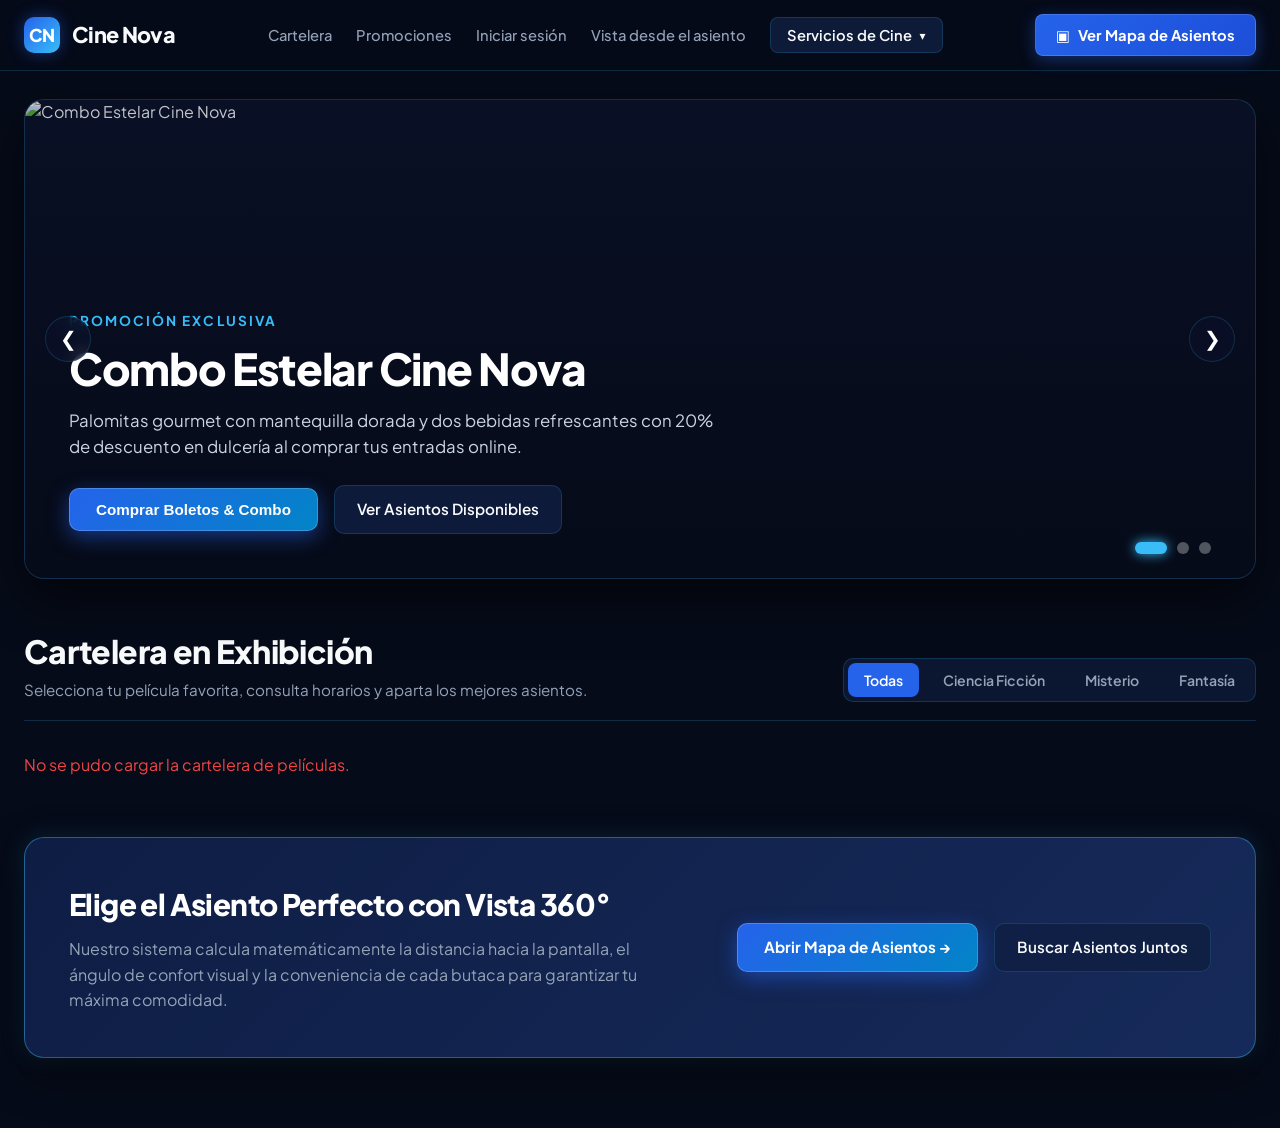
==== commit abcb2200: "Integrar pagina actual del equipo y conectar login y vista de asientos" ====
--- a/spring/src/main/resources/static/index.html
+++ b/spring/src/main/resources/static/index.html
@@ -2,39 +2,1249 @@
 <html lang="es">
 <head>
     <meta charset="UTF-8">
-    <title>Cine - Reserva de Asientos</title>
+    <meta name="viewport" content="width=device-width, initial-scale=1.0">
+    <meta name="description" content="Cine Nova - Cartelera de estrenos, carrusel de promociones, mapa interactivo de asientos y compra de boletos en línea.">
+    <meta property="og:title" content="Cine Nova - Portal Principal y Cartelera">
+    <meta property="og:description" content="Descubre la cartelera, promociones exclusivas, selección inteligente de asientos y compra de boletos.">
+    <title>Cine Nova - Cartelera, Asientos y Boletos</title>
+    
+    <link rel="preconnect" href="https://fonts.googleapis.com">
+    <link rel="preconnect" href="https://fonts.gstatic.com" crossorigin>
+    <link href="https://fonts.googleapis.com/css2?family=Plus+Jakarta+Sans:wght@400;500;600;700;800&display=swap" rel="stylesheet">
+
     <style>
-        /* Estilos básicos para que el panel se vea bonito */
-        #panel-caracteristicas {
+        :root {
+            --bg-void: #060b19;
+            --bg-primary: #0a1128;
+            --bg-surface: #101f42;
+            --bg-surface-hover: #162a5a;
+            --bg-card: rgba(16, 31, 66, 0.7);
+            --border-subtle: rgba(56, 189, 248, 0.18);
+            --border-glow: rgba(56, 189, 248, 0.4);
+            --blue-accent: #2563eb;
+            --blue-electric: #0284c7;
+            --blue-cyan: #38bdf8;
+            --blue-glow: rgba(37, 99, 235, 0.45);
+            --text-main: #f8fafc;
+            --text-secondary: #94a3b8;
+            --text-muted: #64748b;
+        }
+
+        * {
+            box-sizing: border-box;
+            margin: 0;
+            padding: 0;
+        }
+
+        body {
+            font-family: 'Plus Jakarta Sans', system-ui, -apple-system, sans-serif;
+            background-color: var(--bg-void);
+            color: var(--text-main);
+            min-height: 100vh;
+            overflow-x: hidden;
+            line-height: 1.5;
+        }
+
+        /* Top Bar Contract (1 row, 3 zones) */
+        .topbar {
+            background-color: rgba(6, 11, 25, 0.92);
+            backdrop-filter: blur(16px);
+            border-bottom: 1px solid var(--border-subtle);
+            position: sticky;
+            top: 0;
+            z-index: 100;
+        }
+
+        .topbar-container {
+            max-width: 1300px;
+            margin: 0 auto;
+            padding: 14px 24px;
+            display: flex;
+            align-items: center;
+            justify-content: space-between;
+            gap: 32px;
+        }
+
+        /* Zona 1: Marca */
+        .brand {
+            display: flex;
+            align-items: center;
+            gap: 12px;
+            text-decoration: none;
+            color: var(--text-main);
+            font-weight: 800;
+            font-size: 1.35rem;
+            letter-spacing: -0.03em;
+            white-space: nowrap;
+            flex-shrink: 0;
+        }
+
+        .brand-icon {
+            width: 36px;
+            height: 36px;
+            border-radius: 10px;
+            background: linear-gradient(135deg, #2563eb, #38bdf8);
+            display: flex;
+            align-items: center;
+            justify-content: center;
+            color: white;
+            font-weight: 900;
+            font-size: 1.1rem;
+            box-shadow: 0 0 16px var(--blue-glow);
+        }
+
+        /* Zona 2: Enlaces de Navegación & Menú Desplegable */
+        .nav-menu {
+            display: flex;
+            align-items: center;
+            gap: 24px;
+        }
+
+        .nav-item {
+            color: var(--text-secondary);
+            text-decoration: none;
+            font-size: 0.92rem;
+            font-weight: 500;
+            transition: color 0.2s;
+            white-space: nowrap;
+        }
+
+        .nav-item:hover {
+            color: var(--blue-cyan);
+        }
+
+        /* Contenedor del Menú Desplegable */
+        .dropdown {
+            position: relative;
+            display: inline-block;
+        }
+
+        .dropdown-trigger {
+            background: rgba(16, 31, 66, 0.8);
+            color: var(--text-main);
+            border: 1px solid var(--border-subtle);
+            padding: 8px 16px;
+            border-radius: 8px;
+            font-size: 0.92rem;
+            font-weight: 600;
+            cursor: pointer;
+            display: flex;
+            align-items: center;
+            gap: 8px;
+            transition: all 0.2s;
+            white-space: nowrap;
+            font-family: inherit;
+        }
+
+        .dropdown-trigger:hover, .dropdown-trigger[aria-expanded="true"] {
+            border-color: var(--blue-cyan);
+            background: var(--bg-surface);
+            color: var(--blue-cyan);
+        }
+
+        .dropdown-arrow {
+            font-size: 0.75rem;
+            transition: transform 0.2s;
+        }
+
+        .dropdown.open .dropdown-arrow {
+            transform: rotate(180deg);
+        }
+
+        .dropdown-menu {
+            display: none;
+            position: absolute;
+            top: calc(100% + 10px);
+            left: 0;
+            min-width: 260px;
+            background-color: #0d1733;
+            border: 1px solid var(--border-glow);
+            border-radius: 12px;
+            padding: 8px;
+            box-shadow: 0 16px 36px rgba(0, 0, 0, 0.7), 0 0 20px rgba(56, 189, 248, 0.15);
+            z-index: 110;
+            animation: dropdownFade 0.2s ease-out;
+        }
+
+        .dropdown.open .dropdown-menu {
+            display: block;
+        }
+
+        @keyframes dropdownFade {
+            from { opacity: 0; transform: translateY(-8px); }
+            to { opacity: 1; transform: translateY(0); }
+        }
+
+        .dropdown-link {
+            display: flex;
+            align-items: center;
+            gap: 12px;
+            padding: 10px 14px;
+            color: var(--text-main);
+            text-decoration: none;
+            border-radius: 8px;
+            font-size: 0.9rem;
+            font-weight: 500;
+            transition: all 0.15s;
+        }
+
+        .dropdown-link:hover {
+            background-color: rgba(56, 189, 248, 0.12);
+            color: var(--blue-cyan);
+            transform: translateX(4px);
+        }
+
+        .dropdown-link .icon-box {
+            width: 28px;
+            height: 28px;
+            border-radius: 6px;
+            background: rgba(37, 99, 235, 0.2);
+            border: 1px solid rgba(56, 189, 248, 0.3);
+            display: flex;
+            align-items: center;
+            justify-content: center;
+            font-size: 0.85rem;
+            color: var(--blue-cyan);
+        }
+
+        .dropdown-divider {
+            height: 1px;
+            background: rgba(255, 255, 255, 0.08);
+            margin: 6px 0;
+        }
+
+        /* Zona 3: Botón de Acción Principal Directo al Mapa de Asientos */
+        .topbar-actions {
+            display: flex;
+            align-items: center;
+            gap: 12px;
+        }
+
+        .btn-cta-seatmap {
+            background: linear-gradient(135deg, #2563eb, #1d4ed8);
+            color: white;
+            padding: 9px 20px;
+            border-radius: 8px;
+            text-decoration: none;
+            font-size: 0.92rem;
+            font-weight: 700;
+            border: 1px solid rgba(255, 255, 255, 0.15);
+            display: flex;
+            align-items: center;
+            gap: 8px;
+            box-shadow: 0 4px 16px rgba(37, 99, 235, 0.4);
+            transition: all 0.2s;
+            white-space: nowrap;
+        }
+
+        .btn-cta-seatmap:hover {
+            background: linear-gradient(135deg, #3b82f6, #2563eb);
+            box-shadow: 0 6px 20px rgba(56, 189, 248, 0.5);
+            transform: translateY(-1px);
+        }
+
+        /* Hero Carousel de Anuncios */
+        .carousel-section {
+            max-width: 1300px;
+            margin: 28px auto 48px;
+            padding: 0 24px;
+        }
+
+        .carousel-container {
+            position: relative;
+            border-radius: 20px;
+            overflow: hidden;
+            background: #0a1128;
+            border: 1px solid var(--border-subtle);
+            box-shadow: 0 20px 50px rgba(0, 0, 0, 0.6);
+            height: 480px;
+        }
+
+        .carousel-slides {
+            height: 100%;
+            position: relative;
+        }
+
+        .carousel-slide {
+            position: absolute;
+            inset: 0;
+            opacity: 0;
+            visibility: hidden;
+            transition: opacity 0.6s cubic-bezier(0.16, 1, 0.3, 1), visibility 0.6s;
+            display: flex;
+            align-items: flex-end;
+        }
+
+        .carousel-slide.active {
+            opacity: 1;
+            visibility: visible;
+        }
+
+        .carousel-img {
+            position: absolute;
+            inset: 0;
+            width: 100%;
+            height: 100%;
+            object-fit: cover;
+            object-position: center;
+        }
+
+        .carousel-scrim {
+            position: absolute;
+            inset: 0;
+            background: linear-gradient(180deg, rgba(6, 11, 25, 0.2) 0%, rgba(6, 11, 25, 0.85) 75%, rgba(6, 11, 25, 0.98) 100%);
+        }
+
+        .carousel-content {
+            position: relative;
+            z-index: 10;
+            padding: 44px;
+            max-width: 750px;
+        }
+
+        .carousel-kicker {
+            color: var(--blue-cyan);
+            font-size: 0.85rem;
+            font-weight: 700;
+            letter-spacing: 0.15em;
+            text-transform: uppercase;
+            margin-bottom: 12px;
+            display: block;
+        }
+
+        .carousel-title {
+            font-size: clamp(2rem, 3.5vw, 2.75rem);
+            font-weight: 800;
+            line-height: 1.15;
+            letter-spacing: -0.03em;
+            margin-bottom: 14px;
+            color: white;
+        }
+
+        .carousel-desc {
+            font-size: 1.05rem;
+            color: #cbd5e1;
+            margin-bottom: 24px;
+            line-height: 1.6;
+        }
+
+        .carousel-actions {
+            display: flex;
+            align-items: center;
+            gap: 16px;
+            flex-wrap: wrap;
+        }
+
+        .btn-carousel-main {
+            background: linear-gradient(135deg, #2563eb, #0284c7);
+            color: white;
+            padding: 12px 26px;
+            border-radius: 10px;
+            font-weight: 700;
+            font-size: 0.95rem;
+            text-decoration: none;
+            display: inline-flex;
+            align-items: center;
+            gap: 8px;
+            border: 1px solid rgba(255, 255, 255, 0.2);
+            box-shadow: 0 6px 20px rgba(37, 99, 235, 0.5);
+            transition: all 0.2s;
+            cursor: pointer;
+        }
+
+        .btn-carousel-main:hover {
+            transform: translateY(-2px);
+            box-shadow: 0 8px 25px rgba(56, 189, 248, 0.6);
+        }
+
+        .btn-carousel-secondary {
+            background: rgba(16, 31, 66, 0.8);
+            color: var(--text-main);
+            padding: 12px 22px;
+            border-radius: 10px;
+            font-weight: 600;
+            font-size: 0.95rem;
+            text-decoration: none;
+            border: 1px solid var(--border-subtle);
+            backdrop-filter: blur(8px);
+            transition: all 0.2s;
+        }
+
+        .btn-carousel-secondary:hover {
+            background: var(--bg-surface-hover);
+            border-color: var(--blue-cyan);
+            color: var(--blue-cyan);
+        }
+
+        /* Controles de Navegación del Carrusel */
+        .carousel-control-btn {
+            position: absolute;
+            top: 50%;
+            transform: translateY(-50%);
+            width: 46px;
+            height: 46px;
+            border-radius: 50%;
+            background: rgba(10, 17, 40, 0.7);
+            backdrop-filter: blur(8px);
+            border: 1px solid var(--border-subtle);
+            color: white;
+            display: flex;
+            align-items: center;
+            justify-content: center;
+            cursor: pointer;
+            z-index: 20;
+            font-size: 1.25rem;
+            transition: all 0.2s;
+        }
+
+        .carousel-control-btn:hover {
+            background: var(--blue-accent);
+            border-color: var(--blue-cyan);
+            box-shadow: 0 0 15px var(--blue-glow);
+        }
+
+        .btn-prev { left: 20px; }
+        .btn-next { right: 20px; }
+
+        /* Puntos Indicadores */
+        .carousel-dots {
+            position: absolute;
+            bottom: 24px;
+            right: 44px;
+            display: flex;
+            gap: 10px;
+            z-index: 20;
+        }
+
+        .carousel-dot {
+            width: 12px;
+            height: 12px;
+            border-radius: 50%;
+            background: rgba(255, 255, 255, 0.3);
+            cursor: pointer;
+            border: none;
+            transition: all 0.3s;
+        }
+
+        .carousel-dot.active {
+            background: var(--blue-cyan);
+            width: 32px;
+            border-radius: 6px;
+            box-shadow: 0 0 12px var(--blue-cyan);
+        }
+
+        /* Sección de Cartelera */
+        .billboard-section {
+            max-width: 1300px;
+            margin: 0 auto 60px;
+            padding: 0 24px;
+        }
+
+        .section-header {
+            display: flex;
+            align-items: flex-end;
+            justify-content: space-between;
+            margin-bottom: 32px;
+            border-bottom: 1px solid var(--border-subtle);
+            padding-bottom: 18px;
+            flex-wrap: wrap;
+            gap: 16px;
+        }
+
+        .section-title-wrap h2 {
+            font-size: 2rem;
+            font-weight: 800;
+            letter-spacing: -0.02em;
+            color: var(--text-main);
+        }
+
+        .section-title-wrap p {
+            color: var(--text-secondary);
+            font-size: 0.95rem;
+            margin-top: 4px;
+        }
+
+        .billboard-filters {
+            display: flex;
+            gap: 8px;
+            background: rgba(16, 31, 66, 0.6);
+            padding: 4px;
+            border-radius: 10px;
+            border: 1px solid var(--border-subtle);
+        }
+
+        .filter-btn {
+            background: transparent;
+            border: none;
+            color: var(--text-secondary);
+            padding: 8px 16px;
+            border-radius: 8px;
+            font-size: 0.88rem;
+            font-weight: 600;
+            cursor: pointer;
+            transition: all 0.2s;
+            font-family: inherit;
+        }
+
+        .filter-btn.active, .filter-btn:hover {
+            background: var(--blue-accent);
+            color: white;
+        }
+
+        /* Cuadrícula de Películas */
+        .movies-grid {
+            display: grid;
+            grid-template-columns: repeat(auto-fit, minmax(360px, 1fr));
+            gap: 28px;
+        }
+
+        .movie-card {
+            background-color: var(--bg-card);
+            border: 1px solid var(--border-subtle);
+            border-radius: 16px;
+            overflow: hidden;
+            display: flex;
+            flex-direction: column;
+            transition: transform 0.25s, border-color 0.25s, box-shadow 0.25s;
+            box-shadow: 0 10px 30px rgba(0, 0, 0, 0.4);
+        }
+
+        .movie-card:hover {
+            transform: translateY(-4px);
+            border-color: var(--border-glow);
+            box-shadow: 0 16px 40px rgba(0, 0, 0, 0.6), 0 0 20px rgba(56, 189, 248, 0.15);
+        }
+
+        .movie-poster-wrap {
+            position: relative;
+            width: 100%;
+            height: 380px;
+            background: #0d1733;
+            overflow: hidden;
+        }
+
+        .movie-poster {
+            width: 100%;
+            height: 100%;
+            object-fit: cover;
+            object-position: top center;
+            transition: transform 0.5s;
+        }
+
+        .movie-card:hover .movie-poster {
+            transform: scale(1.03);
+        }
+
+        .movie-poster-scrim {
+            position: absolute;
+            inset: 0;
+            background: linear-gradient(180deg, transparent 50%, rgba(10, 17, 40, 0.95) 100%);
+        }
+
+        .movie-badge-rating {
+            position: absolute;
+            top: 14px;
+            right: 14px;
+            background: rgba(6, 11, 25, 0.85);
+            backdrop-filter: blur(8px);
+            border: 1px solid var(--border-subtle);
+            color: var(--blue-cyan);
+            font-size: 0.75rem;
+            font-weight: 700;
+            padding: 4px 10px;
+            border-radius: 6px;
+        }
+
+        .movie-body {
+            padding: 24px;
+            display: flex;
+            flex-direction: column;
+            flex: 1;
+        }
+
+        /* Disciplina anti-slop: metadatos limpios con separador tipográfico */
+        .movie-meta {
+            display: flex;
+            align-items: center;
+            gap: 8px;
+            font-size: 0.82rem;
+            color: var(--text-secondary);
+            margin-bottom: 10px;
+        }
+
+        .movie-title {
+            font-size: 1.35rem;
+            font-weight: 700;
+            color: var(--text-main);
+            margin-bottom: 10px;
+            line-height: 1.3;
+        }
+
+        .movie-synopsis {
+            color: var(--text-secondary);
+            font-size: 0.9rem;
+            line-height: 1.55;
+            margin-bottom: 20px;
+            flex: 1;
+        }
+
+        .showtimes-box {
+            background: rgba(6, 11, 25, 0.6);
+            border: 1px solid rgba(255, 255, 255, 0.06);
+            border-radius: 10px;
+            padding: 12px 14px;
+            margin-bottom: 18px;
+        }
+
+        .showtimes-label {
+            font-size: 0.75rem;
+            text-transform: uppercase;
+            letter-spacing: 0.05em;
+            color: var(--text-muted);
+            margin-bottom: 8px;
+            display: block;
+            font-weight: 600;
+        }
+
+        .showtime-buttons {
+            display: flex;
+            gap: 8px;
+            flex-wrap: wrap;
+        }
+
+        .btn-showtime {
+            background: #162a5a;
+            border: 1px solid var(--border-subtle);
+            color: var(--blue-cyan);
+            padding: 6px 12px;
+            border-radius: 6px;
+            font-size: 0.85rem;
+            font-weight: 700;
+            cursor: pointer;
+            transition: all 0.2s;
+            font-family: inherit;
+        }
+
+        .btn-showtime:hover, .btn-showtime.selected {
+            background: var(--blue-accent);
+            color: white;
+            border-color: var(--blue-accent);
+        }
+
+        .movie-card-actions {
+            display: flex;
+            gap: 10px;
+        }
+
+        .btn-card-seats {
+            flex: 1;
+            background: rgba(16, 31, 66, 0.9);
+            color: var(--blue-cyan);
+            border: 1px solid var(--border-subtle);
+            padding: 10px;
+            border-radius: 8px;
+            font-size: 0.88rem;
+            font-weight: 600;
+            text-decoration: none;
+            text-align: center;
+            transition: all 0.2s;
+            display: flex;
+            align-items: center;
+            justify-content: center;
+            gap: 6px;
+        }
+
+        .btn-card-seats:hover {
+            background: var(--bg-surface-hover);
+            border-color: var(--blue-cyan);
+        }
+
+        .btn-card-buy {
+            flex: 1;
+            background: linear-gradient(135deg, #2563eb, #1d4ed8);
+            color: white;
+            border: none;
+            padding: 10px;
+            border-radius: 8px;
+            font-size: 0.88rem;
+            font-weight: 700;
+            cursor: pointer;
+            transition: all 0.2s;
+            display: flex;
+            align-items: center;
+            justify-content: center;
+            gap: 6px;
+            font-family: inherit;
+        }
+
+        .btn-card-buy:hover {
+            background: linear-gradient(135deg, #3b82f6, #2563eb);
+            box-shadow: 0 4px 14px rgba(37, 99, 235, 0.4);
+        }
+
+        /* Banner Promocional de la Experiencia de Asientos */
+        .seatmap-promo-banner {
+            max-width: 1300px;
+            margin: 0 auto 70px;
+            padding: 0 24px;
+        }
+
+        .promo-banner-card {
+            background: linear-gradient(135deg, #0e1d44 0%, #162a5a 100%);
+            border: 1px solid var(--border-glow);
+            border-radius: 20px;
+            padding: 44px;
+            display: flex;
+            align-items: center;
+            justify-content: space-between;
+            gap: 40px;
+            box-shadow: 0 16px 40px rgba(0, 0, 0, 0.5), 0 0 25px rgba(56, 189, 248, 0.15);
+            flex-wrap: wrap;
+        }
+
+        .promo-banner-text h3 {
+            font-size: 1.85rem;
+            font-weight: 800;
+            letter-spacing: -0.02em;
+            margin-bottom: 10px;
+            color: white;
+        }
+
+        .promo-banner-text p {
+            color: #94a3b8;
+            font-size: 1rem;
+            max-width: 600px;
+            line-height: 1.6;
+        }
+
+        .promo-banner-actions {
+            display: flex;
+            gap: 16px;
+            flex-wrap: wrap;
+        }
+
+        /* Modal de Compra de Boletos */
+        .modal-overlay {
             display: none;
             position: fixed;
-            top: 20px;
-            right: 20px;
-            background-color: #f9f9f9;
-            border: 2px solid #007bff;
+            inset: 0;
+            background-color: rgba(3, 7, 18, 0.85);
+            backdrop-filter: blur(8px);
+            z-index: 1000;
+            align-items: center;
+            justify-content: center;
+            padding: 20px;
+        }
+
+        .modal-overlay.active {
+            display: flex;
+        }
+
+        .modal-card {
+            background-color: #0d1733;
+            border: 1px solid var(--border-glow);
+            border-radius: 18px;
+            max-width: 580px;
+            width: 100%;
+            padding: 32px;
+            box-shadow: 0 25px 60px rgba(0, 0, 0, 0.8), 0 0 30px rgba(56, 189, 248, 0.2);
+            position: relative;
+            animation: modalSlideUp 0.25s ease-out;
+            max-height: 90vh;
+            overflow-y: auto;
+        }
+
+        @keyframes modalSlideUp {
+            from { opacity: 0; transform: translateY(20px); }
+            to { opacity: 1; transform: translateY(0); }
+        }
+
+        .modal-header {
+            display: flex;
+            justify-content: space-between;
+            align-items: center;
+            margin-bottom: 20px;
+            border-bottom: 1px solid var(--border-subtle);
+            padding-bottom: 16px;
+        }
+
+        .modal-header h3 {
+            font-size: 1.4rem;
+            font-weight: 800;
+            color: white;
+        }
+
+        .btn-close-modal {
+            background: none;
+            border: none;
+            color: var(--text-secondary);
+            font-size: 1.6rem;
+            cursor: pointer;
+            line-height: 1;
+        }
+
+        .btn-close-modal:hover {
+            color: white;
+        }
+
+        .form-group {
+            margin-bottom: 18px;
+        }
+
+        .form-label {
+            display: block;
+            font-size: 0.85rem;
+            font-weight: 600;
+            color: var(--text-secondary);
+            margin-bottom: 6px;
+        }
+
+        .form-select, .form-input {
+            width: 100%;
+            background: #060b19;
+            border: 1px solid var(--border-subtle);
+            color: var(--text-main);
+            padding: 10px 14px;
             border-radius: 8px;
-            padding: 20px;
-            width: 250px;
-            box-shadow: 0 4px 8px rgba(0,0,0,0.2);
-            font-family: Arial, sans-serif;
-        }
-        .btn-cerrar {
-            background-color: #dc3545; color: white; border: none; padding: 5px 10px; cursor: pointer; border-radius: 4px;
+            font-size: 0.95rem;
+            font-family: inherit;
+            outline: none;
+        }
+
+        .form-select:focus, .form-input:focus {
+            border-color: var(--blue-cyan);
+            box-shadow: 0 0 10px rgba(56, 189, 248, 0.3);
+        }
+
+        .seat-picker-preview {
+            background: #060b19;
+            border: 1px solid var(--border-subtle);
+            border-radius: 10px;
+            padding: 14px;
+            margin-bottom: 20px;
+        }
+
+        .seat-chips-container {
+            display: flex;
+            gap: 8px;
+            flex-wrap: wrap;
+            margin-top: 8px;
+        }
+
+        .seat-chip {
+            background: var(--bg-surface);
+            border: 1px solid var(--border-subtle);
+            color: var(--blue-cyan);
+            padding: 5px 12px;
+            border-radius: 6px;
+            font-size: 0.85rem;
+            font-weight: 700;
+            cursor: pointer;
+            transition: all 0.2s;
+        }
+
+        .seat-chip.active {
+            background: var(--blue-cyan);
+            color: #060b19;
+            border-color: var(--blue-cyan);
+        }
+
+        .modal-price-summary {
+            background: rgba(37, 99, 235, 0.12);
+            border: 1px solid var(--border-subtle);
+            border-radius: 10px;
+            padding: 16px;
+            margin-bottom: 24px;
+            display: flex;
+            justify-content: space-between;
+            align-items: center;
+        }
+
+        .price-label {
+            font-size: 0.9rem;
+            color: var(--text-secondary);
+        }
+
+        .price-value {
+            font-size: 1.5rem;
+            font-weight: 800;
+            color: var(--blue-cyan);
+        }
+
+        .btn-confirm-buy {
+            width: 100%;
+            background: linear-gradient(135deg, #2563eb, #1d4ed8);
+            color: white;
+            border: none;
+            padding: 14px;
+            border-radius: 10px;
+            font-size: 1rem;
+            font-weight: 700;
+            cursor: pointer;
+            box-shadow: 0 4px 18px rgba(37, 99, 235, 0.5);
+            transition: all 0.2s;
+            font-family: inherit;
+        }
+
+        .btn-confirm-buy:hover {
+            background: linear-gradient(135deg, #3b82f6, #2563eb);
+            transform: translateY(-1px);
+        }
+
+        /* Boleto Confirmado / Éxito */
+        .ticket-receipt {
+            display: none;
+            text-align: center;
+            padding: 10px 0;
+        }
+
+        .ticket-receipt.active {
+            display: block;
+        }
+
+        .ticket-box {
+            background: #080f24;
+            border: 1px dashed var(--blue-cyan);
+            border-radius: 14px;
+            padding: 24px;
+            margin: 20px 0;
+            text-align: left;
+        }
+
+        .ticket-header {
+            border-bottom: 1px solid rgba(255, 255, 255, 0.1);
+            padding-bottom: 12px;
+            margin-bottom: 14px;
+            display: flex;
+            justify-content: space-between;
+            align-items: center;
+        }
+
+        .ticket-code {
+            font-family: monospace;
+            font-size: 1.15rem;
+            font-weight: 700;
+            color: var(--blue-cyan);
+        }
+
+        .ticket-info-row {
+            display: flex;
+            justify-content: space-between;
+            margin: 8px 0;
+            font-size: 0.88rem;
+        }
+
+        .barcode-sim {
+            margin-top: 18px;
+            background: white;
+            color: black;
+            font-family: monospace;
+            text-align: center;
+            padding: 10px;
+            border-radius: 6px;
+            letter-spacing: 0.2em;
+            font-weight: 800;
+        }
+
+        /* Footer */
+        .footer {
+            border-top: 1px solid var(--border-subtle);
+            background: #040813;
+            padding: 40px 24px;
+            text-align: center;
+            color: var(--text-muted);
+            font-size: 0.88rem;
+        }
+
+        .footer-links {
+            display: flex;
+            justify-content: center;
+            gap: 24px;
+            margin-bottom: 16px;
+            flex-wrap: wrap;
+        }
+
+        .footer-link {
+            color: var(--text-secondary);
+            text-decoration: none;
+            transition: color 0.2s;
+        }
+
+        .footer-link:hover {
+            color: var(--blue-cyan);
         }
     </style>
 </head>
 <body>
 
+    <!-- Top Bar Contract -->
+    <header class="topbar">
+        <div class="topbar-container">
+            <!-- Zona 1: Marca -->
+            <a href="/" class="brand">
+                <div class="brand-icon">CN</div>
+                <span>Cine Nova</span>
+            </a>
+
+            <!-- Zona 2: Navegación & Menú Desplegable -->
+            <nav class="nav-menu">
+                <a href="#cartelera" class="nav-item">Cartelera</a>
+                <a href="#promociones" class="nav-item">Promociones</a>
+                <a href="/login.html" class="nav-item">Iniciar sesión</a>
+                <a href="/vista-asiento.html" class="nav-item">Vista desde el asiento</a>
+                
+                <!-- Menú Desplegable (Requisito Principal) -->
+                <div class="dropdown" id="mainDropdown">
+                    <button class="dropdown-trigger" id="dropdownTrigger" aria-expanded="false" aria-haspopup="true">
+                        <span>Servicios de Cine</span>
+                        <span class="dropdown-arrow">&blacktriangledown;</span>
+                    </button>
+                    <div class="dropdown-menu" id="dropdownMenu" role="menu">
+                        <a href="/mapa-asientos.html" class="dropdown-link" role="menuitem">
+                            <span class="icon-box">&#9635;</span>
+                            <div>
+                                <div style="font-weight: 700;">Mapa de Asientos</div>
+                                <div style="font-size: 0.78rem; color: var(--text-secondary);">Ver sala y ángulo visual 360°</div>
+                            </div>
+                        </a>
+                        <a href="javascript:void(0)" onclick="abrirModalCompra()" class="dropdown-link" role="menuitem">
+                            <span class="icon-box">&#127915;</span>
+                            <div>
+                                <div style="font-weight: 700;">Comprar Boletos</div>
+                                <div style="font-size: 0.78rem; color: var(--text-secondary);">Reserva directa con butacas</div>
+                            </div>
+                        </a>
+                        <div class="dropdown-divider"></div>
+                        <a href="/recomendacion.html" class="dropdown-link" role="menuitem">
+                            <span class="icon-box">&#9733;</span>
+                            <div>
+                                <div style="font-weight: 700;">Recomendador Inteligente</div>
+                                <div style="font-size: 0.78rem; color: var(--text-secondary);">Mejores asientos consecutivos</div>
+                            </div>
+                        </a>
+                    </div>
+                </div>
+            </nav>
+
+            <!-- Zona 3: Botón Directo al Mapa de Asientos -->
+            <div class="topbar-actions">
+                <a href="/mapa-asientos.html" class="btn-cta-seatmap">
+                    <span>&#9635;</span>
+                    <span>Ver Mapa de Asientos</span>
+                </a>
+            </div>
+        </div>
+    </header>
+
+    <!-- Carrusel de Anuncios y Promociones -->
+    <section class="carousel-section" id="promociones">
+        <div class="carousel-container" id="cinemaCarousel">
+            <div class="carousel-slides">
+                <!-- Slide 1: Combo Cine Estelar -->
+                <div class="carousel-slide active" data-index="0">
+                    <img class="carousel-img" src="/images/promo1.jpg" alt="Combo Estelar Cine Nova">
+                    <div class="carousel-scrim"></div>
+                    <div class="carousel-content">
+                        <span class="carousel-kicker">Promoción Exclusiva</span>
+                        <h1 class="carousel-title">Combo Estelar Cine Nova</h1>
+                        <p class="carousel-desc">Palomitas gourmet con mantequilla dorada y dos bebidas refrescantes con 20% de descuento en dulcería al comprar tus entradas online.</p>
+                        <div class="carousel-actions">
+                            <button class="btn-carousel-main" onclick="abrirModalCompra('parasite combo')">Comprar Boletos & Combo</button>
+                            <a href="/mapa-asientos.html" class="btn-carousel-secondary">Ver Asientos Disponibles</a>
+                        </div>
+                    </div>
+                </div>
+
+                <!-- Slide 2: -->
+                <div class="carousel-slide" data-index="1">
+                    <img class="carousel-img" src="/images/promo1.jpg" alt="minions combo">
+                    <div class="carousel-scrim"></div>
+                    <div class="carousel-content">
+                        <span class="carousel-kicker">Gran Estreno de la Semana</span>
+                        <h2 class="carousel-title">minions</h2>
+                        <p class="carousel-desc">Vive la máxima odisea interestelar en pantalla panorámica. Consulta la distancia y ángulo visual de cada asiento para una inmersión total.</p>
+                        <div class="carousel-actions">
+                            <a href="/mapa-asientos.html" class="btn-carousel-main">Elegir Asientos en Sala</a>
+                            <button class="btn-carousel-secondary" onclick="abrirModalCompra('minions')">Comprar Boletos</button>
+                        </div>
+                    </div>
+                </div>
+
+                <!-- Slide 3: Silencio Abisal -->
+                <div class="carousel-slide" data-index="2">
+                    <img class="carousel-img" src="/images/poster3.jpg" alt="The drama">
+                    <div class="carousel-scrim"></div>
+                    <div class="carousel-content">
+                        <span class="carousel-kicker">Experiencia</span>
+                        <h2 class="carousel-title">THE DRAMA</h2>
+                        <p class="carousel-desc">Butacas optimizadas acústicamente para escuchar cada misterio del abismo.</p>
+                        <div class="carousel-actions">
+                            <button class="btn-carousel-main" onclick="abrirModalCompra('The drama')">Reservar Función</button>
+                            <a href="/mapa-asientos.html" class="btn-carousel-secondary">Explorar Sala</a>
+                        </div>
+                    </div>
+                </div>
+            </div>
+
+            <!-- Botones Prev / Next -->
+            <button class="carousel-control-btn btn-prev" id="btnPrevSlide" aria-label="Anuncio anterior">&#10094;</button>
+            <button class="carousel-control-btn btn-next" id="btnNextSlide" aria-label="Siguiente anuncio">&#10095;</button>
+
+            <!-- Indicadores de posición -->
+            <div class="carousel-dots" id="carouselDots">
+                <button class="carousel-dot active" data-slide="0" aria-label="Ir al slide 1"></button>
+                <button class="carousel-dot" data-slide="1" aria-label="Ir al slide 2"></button>
+                <button class="carousel-dot" data-slide="2" aria-label="Ir al slide 3"></button>
+            </div>
+        </div>
+    </section>
+
+    <!-- Cartelera Cinematográfica -->
+    <section class="billboard-section" id="cartelera">
+        <div class="section-header">
+            <div class="section-title-wrap">
+                <h2>Cartelera en Exhibición</h2>
+                <p>Selecciona tu película favorita, consulta horarios y aparta los mejores asientos.</p>
+            </div>
+            <div class="billboard-filters">
+                <button class="filter-btn active" data-filter="all">Todas</button>
+                <button class="filter-btn" data-filter="Ciencia Ficción">Ciencia Ficción</button>
+                <button class="filter-btn" data-filter="Misterio">Misterio</button>
+                <button class="filter-btn" data-filter="Fantasía">Fantasía</button>
+            </div>
+        </div>
+
+        <!-- Películas -->
+        <div class="movies-grid" id="moviesGrid">
+            <!-- Cargado dinámicamente desde /api/peliculas -->
+        </div>
+    </section>
+
+    <!-- Banner Promocional: Acceso al Mapa de Asientos -->
+    <section class="seatmap-promo-banner">
+        <div class="promo-banner-card">
+            <div class="promo-banner-text">
+                <h3>Elige el Asiento Perfecto con Vista 360°</h3>
+                <p>Nuestro sistema calcula matemáticamente la distancia hacia la pantalla, el ángulo de confort visual y la conveniencia de cada butaca para garantizar tu máxima comodidad.</p>
+            </div>
+            <div class="promo-banner-actions">
+                <a href="/mapa-asientos.html" class="btn-carousel-main">Abrir Mapa de Asientos &rarr;</a>
+                <a href="/recomendacion.html" class="btn-carousel-secondary">Buscar Asientos Juntos</a>
+            </div>
+        </div>
+    </section>
+
+    <!-- Modal de Compra de Boletos -->
+    <div class="modal-overlay" id="modalCompra" role="dialog" aria-modal="true" aria-labelledby="modalTitle">
+        <div class="modal-card">
+            <div class="modal-header">
+                <h3 id="modalTitle">Compra de Boletos Online</h3>
+                <button class="btn-close-modal" onclick="cerrarModalCompra()" aria-label="Cerrar ventana">&times;</button>
+            </div>
+
+            <!-- Formulario de Compra -->
+            <div id="modalFormContent">
+                <div class="form-group">
+                    <label class="form-label" for="selectPelicula">Película:</label>
+                    <select id="selectPelicula" class="form-select" onchange="actualizarPrecioModal()">
+                        <option value="nebula">Nebula: Horizonte Infinito ($7.50)</option>
+                        <option value="abismo">Silencio Abisal ($7.00)</option>
+                        <option value="starhaven">Starhaven: La Odisea Celestial ($6.50)</option>
+                    </select>
+                </div>
+
+                <div class="form-group">
+                    <label class="form-label" for="selectHorario">Horario de Función:</label>
+                    <select id="selectHorario" class="form-select">
+                        <option value="15:30">15:30 hrs (Sala 1 - Pantalla Panorámica)</option>
+                        <option value="18:15">18:15 hrs (Sala 1 - Pantalla Panorámica)</option>
+                        <option value="21:00">21:00 hrs (Sala 1 - Pantalla Panorámica)</option>
+                    </select>
+                </div>
+
+                <div class="form-group">
+                    <label class="form-label">Selecciona Asientos Disponibles:</label>
+                    <div class="seat-picker-preview">
+                        <div style="font-size: 0.8rem; color: var(--text-secondary); display: flex; justify-content: space-between;">
+                            <span>Haz clic para añadir/remover asientos:</span>
+                            <a href="/mapa-asientos.html" style="color: var(--blue-cyan); text-decoration: none; font-weight: 600;">Ver mapa completo &rarr;</a>
+                        </div>
+                        <div class="seat-chips-container" id="modalSeatChips">
+                            <!-- Chips de asientos -->
+                        </div>
+                    </div>
+                </div>
+
+                <div class="form-group">
+                    <label class="form-label" for="inputNombre">Nombre del Titular:</label>
+                    <input type="text" id="inputNombre" class="form-input" placeholder="Ej. Carlos Mendoza" value="Carlos Mendoza">
+                </div>
+
+                <div class="form-group">
+                    <label class="form-label" for="inputCorreo">Correo Electrónico:</label>
+                    <input type="email" id="inputCorreo" class="form-input" placeholder="correo@ejemplo.com" value="carlos.mendoza@email.com">
+                </div>
+
+                <div class="modal-price-summary">
+                    <div>
+                        <div class="price-label">Asientos seleccionados: <strong id="resumenAsientosCount" style="color: white;">2</strong></div>
+                        <div class="price-label">Precio por boleto: <strong id="resumenPrecioUnitario" style="color: white;">$7.50</strong></div>
+                    </div>
+                    <div class="price-value" id="resumenTotal">$15.00</div>
+                </div>
+
+                <button class="btn-confirm-buy" onclick="procesarCompra()">Confirmar Compra y Emitir Boletos</button>
+            </div>
+
+            <!-- Vista de Recibo / Confirmación -->
+            <div class="ticket-receipt" id="ticketReceipt">
+                <div style="font-size: 3rem; margin-bottom: 8px;">&#9989;</div>
+                <h3 style="font-size: 1.4rem; color: var(--blue-cyan); margin-bottom: 6px;">¡Compra Confirmada!</h3>
+                <p style="color: var(--text-secondary); font-size: 0.9rem;">Tus boletos digitales han sido generados con éxito.</p>
+
+                <div class="ticket-box">
+                    <div class="ticket-header">
+                        <span style="font-weight: 700; color: white;">CINE NOVA &middot; ENTRADA OFICIAL</span>
+                        <span id="ticketCodigo" class="ticket-code">CN-839201</span>
+                    </div>
+                    <div class="ticket-info-row">
+                        <span style="color: var(--text-secondary);">Película:</span>
+                        <strong id="ticketPelicula" style="color: white;">Nebula: Horizonte Infinito</strong>
+                    </div>
+                    <div class="ticket-info-row">
+                        <span style="color: var(--text-secondary);">Horario:</span>
+                        <strong id="ticketHorario" style="color: white;">18:15 hrs</strong>
+                    </div>
+                    <div class="ticket-info-row">
+                        <span style="color: var(--text-secondary);">Asientos Reservados:</span>
+                        <strong id="ticketAsientos" style="color: var(--blue-cyan);">A1, A2</strong>
+                    </div>
+                    <div class="ticket-info-row">
+                        <span style="color: var(--text-secondary);">Total Pagado:</span>
+                        <strong id="ticketTotal" style="color: #4ade80;">$15.00</strong>
+                    </div>
+                    <div class="ticket-info-row">
+                        <span style="color: var(--text-secondary);">Titular:</span>
+                        <span id="ticketTitular" style="color: white;">Carlos Mendoza</span>
+                    </div>
+
+                    <div class="barcode-sim">||| | ||||| || |||| |||||| |||</div>
+                </div>
+
+                <div style="display: flex; gap: 12px;">
+                    <a href="/mapa-asientos.html" class="btn-carousel-main" style="flex: 1; justify-content: center;">Ver Asientos en Sala</a>
+                    <button class="btn-carousel-secondary" style="flex: 1;" onclick="cerrarModalCompra()">Cerrar</button>
+                </div>
+            </div>
+        </div>
     <h1>Mapa de Asientos</h1>
-    <p><a href="/login.html">Iniciar sesión</a></p>
-    <p><a href="/vista-asiento.html">Ver la pantalla desde un asiento</a></p>
     
     <!-- Botones de prueba (En tu proyecto real, estos serán los cuadros de los asientos) -->
     <button onclick="verCaracteristicas('A1')">Ver Asiento A1</button>
     <button onclick="verCaracteristicas('C5')">Ver Asiento C5</button>
     <button onclick="verCaracteristicas('F10')">Ver Asiento F10</button>
 
-    <!-- PANEL DEL REQUISITO DE NATHALIA -->
+  
     <div id="panel-caracteristicas">
         <h3 style="margin-top: 0;">Detalles: <span id="lbl-id" style="color: #007bff;"></span></h3>
         <p><strong>Distancia:</strong> <span id="lbl-distancia"></span> m</p>
@@ -43,34 +1253,294 @@
         <button class="btn-cerrar" onclick="cerrarPanel()">Cerrar</button>
     </div>
 
+    <!-- Footer -->
+    <footer class="footer">
+        <div class="footer-links">
+            <a href="/" class="footer-link">Inicio</a>
+            <a href="/mapa-asientos.html" class="footer-link">Mapa de Asientos</a>
+            <a href="javascript:void(0)" onclick="abrirModalCompra()" class="footer-link">Comprar Boletos</a>
+            <a href="/recomendacion.html" class="footer-link">Recomendador de Asientos</a>
+        </div>
+        <p>Cine Nova &middot; Sistema de Gestión de Asientos, Cartelera y Venta de Boletos</p>
+    </footer>
+
     <!-- LÓGICA DE JAVASCRIPT -->
     <script>
-        function verCaracteristicas(idAsiento) {
-            // Llamamos al controlador de Spring Boot
-            fetch(`/api/asientos/${idAsiento}/caracteristicas`)
-                .then(response => {
-                    if (!response.ok) throw new Error('Asiento no encontrado');
-                    return response.json();
+        // 1. Menú Desplegable
+        const dropdown = document.getElementById('mainDropdown');
+        const dropdownTrigger = document.getElementById('dropdownTrigger');
+
+        dropdownTrigger.addEventListener('click', (e) => {
+            e.stopPropagation();
+            const isOpen = dropdown.classList.toggle('open');
+            dropdownTrigger.setAttribute('aria-expanded', isOpen);
+        });
+
+        document.addEventListener('click', (e) => {
+            if (!dropdown.contains(e.target)) {
+                dropdown.classList.remove('open');
+                dropdownTrigger.setAttribute('aria-expanded', 'false');
+            }
+        });
+
+        document.addEventListener('keydown', (e) => {
+            if (e.key === 'Escape') {
+                dropdown.classList.remove('open');
+                dropdownTrigger.setAttribute('aria-expanded', 'false');
+                cerrarModalCompra();
+            }
+        });
+
+        // 2. Carrusel de Anuncios
+        let currentSlide = 0;
+        const slides = document.querySelectorAll('.carousel-slide');
+        const dots = document.querySelectorAll('.carousel-dot');
+        let carouselInterval = null;
+
+        function showSlide(index) {
+            slides.forEach((slide, i) => {
+                slide.classList.toggle('active', i === index);
+            });
+            dots.forEach((dot, i) => {
+                dot.classList.toggle('active', i === index);
+            });
+            currentSlide = index;
+        }
+
+        function nextSlide() {
+            let next = (currentSlide + 1) % slides.length;
+            showSlide(next);
+        }
+
+        function prevSlide() {
+            let prev = (currentSlide - 1 + slides.length) % slides.length;
+            showSlide(prev);
+        }
+
+        document.getElementById('btnNextSlide').addEventListener('click', nextSlide);
+        document.getElementById('btnPrevSlide').addEventListener('click', prevSlide);
+
+        dots.forEach(dot => {
+            dot.addEventListener('click', () => {
+                const idx = parseInt(dot.getAttribute('data-slide'));
+                showSlide(idx);
+            });
+        });
+
+        function startCarousel() {
+            carouselInterval = setInterval(nextSlide, 5000);
+        }
+
+        function stopCarousel() {
+            if (carouselInterval) clearInterval(carouselInterval);
+        }
+
+        const carouselEl = document.getElementById('cinemaCarousel');
+        carouselEl.addEventListener('mouseenter', stopCarousel);
+        carouselEl.addEventListener('mouseleave', startCarousel);
+        startCarousel();
+
+        // 3. Cargar Cartelera desde el Servidor
+        let peliculasData = [];
+        const moviesGrid = document.getElementById('moviesGrid');
+
+        function cargarCartelera() {
+            fetch('/api/peliculas')
+                .then(res => res.json())
+                .then(peliculas => {
+                    peliculasData = peliculas;
+                    renderizarPeliculas(peliculas);
                 })
-                .then(data => {
-                    // Llenamos el panel con los datos que llegaron de Java
-                    document.getElementById('lbl-id').textContent = data.id;
-                    document.getElementById('lbl-distancia').textContent = data.distanciaPantalla;
-                    document.getElementById('lbl-angulo').textContent = data.anguloVision;
-                    document.getElementById('lbl-conveniencia').textContent = data.nivelConveniencia;
-
-                    // Mostramos el panel en pantalla
-                    document.getElementById('panel-caracteristicas').style.display = 'block';
-                })
-                .catch(error => {
-                    console.error("Error:", error);
-                    alert("No se pudieron cargar los datos del asiento.");
+                .catch(err => {
+                    console.error("Error al cargar cartelera:", err);
+                    moviesGrid.innerHTML = '<p style="color: #ef4444; grid-column: 1/-1;">No se pudo cargar la cartelera de películas.</p>';
                 });
         }
 
-        function cerrarPanel() {
-            document.getElementById('panel-caracteristicas').style.display = 'none';
-        }
+        function renderizarPeliculas(lista) {
+            moviesGrid.innerHTML = '';
+            lista.forEach(p => {
+                const card = document.createElement('article');
+                card.className = 'movie-card';
+                card.setAttribute('data-genre', p.genero);
+
+                const showtimesHtml = p.horarios.map((h, idx) => 
+                    `<button class="btn-showtime ${idx === 0 ? 'selected' : ''}" onclick="seleccionarHorarioTarjeta(this, '${p.id}', '${h}')">${h}</button>`
+                ).join('');
+
+                card.innerHTML = `
+                    <div class="movie-poster-wrap">
+                        <img class="movie-poster" src="${p.poster}" alt="${p.titulo}">
+                        <div class="movie-poster-scrim"></div>
+                        <span class="movie-badge-rating">${p.clasificacion}</span>
+                    </div>
+                    <div class="movie-body">
+                        <div class="movie-meta">
+                            <span>${p.genero}</span>
+                            <span aria-hidden="true">&middot;</span>
+                            <span>${p.duracion}</span>
+                        </div>
+                        <h3 class="movie-title">${p.titulo}</h3>
+                        <p class="movie-synopsis">${p.sinopsis}</p>
+
+                        <div class="showtimes-box">
+                            <span class="showtimes-label">Horarios Disponibles Hoy:</span>
+                            <div class="showtime-buttons">
+                                ${showtimesHtml}
+                            </div>
+                        </div>
+
+                        <div class="movie-card-actions">
+                            <a href="/mapa-asientos.html" class="btn-card-seats">
+                                <span>&#9635;</span>
+                                <span>Ver Asientos</span>
+                            </a>
+                            <button class="btn-card-buy" onclick="abrirModalCompra('${p.id}')">
+                                <span>&#127915;</span>
+                                <span>Comprar Boletos</span>
+                            </button>
+                        </div>
+                    </div>
+                `;
+                moviesGrid.appendChild(card);
+            });
+        }
+
+        function seleccionarHorarioTarjeta(btn, peliculaId, horario) {
+            const container = btn.closest('.showtime-buttons');
+            container.querySelectorAll('.btn-showtime').forEach(b => b.classList.remove('selected'));
+            btn.classList.add('selected');
+        }
+
+        // Filtros de Cartelera
+        const filterBtns = document.querySelectorAll('.filter-btn');
+        filterBtns.forEach(btn => {
+            btn.addEventListener('click', () => {
+                filterBtns.forEach(b => b.classList.remove('active'));
+                btn.classList.add('active');
+                const filter = btn.getAttribute('data-filter');
+
+                if (filter === 'all') {
+                    renderizarPeliculas(peliculasData);
+                } else {
+                    const filtradas = peliculasData.filter(p => p.genero.includes(filter));
+                    renderizarPeliculas(filtradas);
+                }
+            });
+        });
+
+        // 4. Modal de Compra de Boletos
+        const modalCompra = document.getElementById('modalCompra');
+        const modalFormContent = document.getElementById('modalFormContent');
+        const ticketReceipt = document.getElementById('ticketReceipt');
+        const modalSeatChips = document.getElementById('modalSeatChips');
+
+        // Asientos disponibles para selección rápida en el modal
+        const asientosDisponiblesModal = ['A1', 'A2', 'C5', 'C6', 'E4', 'E5', 'F9', 'F10'];
+        let asientosSeleccionadosModal = ['A1', 'A2'];
+
+        function initSeatChips() {
+            modalSeatChips.innerHTML = '';
+            asientosDisponiblesModal.forEach(asientoId => {
+                const chip = document.createElement('button');
+                chip.type = 'button';
+                chip.className = 'seat-chip' + (asientosSeleccionadosModal.includes(asientoId) ? ' active' : '');
+                chip.textContent = asientoId;
+                chip.onclick = () => toggleSeatSelection(asientoId, chip);
+                modalSeatChips.appendChild(chip);
+            });
+        }
+
+        function toggleSeatSelection(asientoId, chip) {
+            if (asientosSeleccionadosModal.includes(asientoId)) {
+                if (asientosSeleccionadosModal.length === 1) {
+                    alert('Debes seleccionar al menos un asiento.');
+                    return;
+                }
+                asientosSeleccionadosModal = asientosSeleccionadosModal.filter(a => a !== asientoId);
+                chip.classList.remove('active');
+            } else {
+                asientosSeleccionadosModal.push(asientoId);
+                chip.classList.add('active');
+            }
+            actualizarPrecioModal();
+        }
+
+        function abrirModalCompra(peliculaId = 'nebula') {
+            const select = document.getElementById('selectPelicula');
+            if (select) select.value = peliculaId;
+            
+            modalFormContent.style.display = 'block';
+            ticketReceipt.classList.remove('active');
+            
+            initSeatChips();
+            actualizarPrecioModal();
+            modalCompra.classList.add('active');
+        }
+
+        function cerrarModalCompra() {
+            modalCompra.classList.remove('active');
+        }
+
+        function actualizarPrecioModal() {
+            const selectPelicula = document.getElementById('selectPelicula');
+            const peliculaSeleccionada = peliculasData.find(p => p.id === selectPelicula.value) || { precio: 7.50 };
+            
+            const count = asientosSeleccionadosModal.length;
+            const unitario = peliculaSeleccionada.precio;
+            const total = (count * unitario).toFixed(2);
+
+            document.getElementById('resumenAsientosCount').textContent = count;
+            document.getElementById('resumenPrecioUnitario').textContent = `$${unitario.toFixed(2)}`;
+            document.getElementById('resumenTotal').textContent = `$${total}`;
+        }
+
+        function procesarCompra() {
+            const peliculaId = document.getElementById('selectPelicula').value;
+            const horario = document.getElementById('selectHorario').value;
+            const nombre = document.getElementById('inputNombre').value.trim() || 'Cliente Cine Nova';
+            const correo = document.getElementById('inputCorreo').value.trim() || 'cliente@cinenova.com';
+
+            const payload = {
+                peliculaId: peliculaId,
+                horario: horario,
+                asientos: asientosSeleccionadosModal,
+                nombreCliente: nombre,
+                correo: correo
+            };
+
+            fetch('/api/boletos/compra', {
+                method: 'POST',
+                headers: { 'Content-Type': 'application/json' },
+                body: JSON.stringify(payload)
+            })
+            .then(res => res.json())
+            .then(data => {
+                if (data.exito) {
+                    // Mostrar boleto
+                    document.getElementById('ticketCodigo').textContent = data.reserva.codigoReserva;
+                    document.getElementById('ticketPelicula').textContent = data.reserva.pelicula;
+                    document.getElementById('ticketHorario').textContent = data.reserva.horario;
+                    document.getElementById('ticketAsientos').textContent = data.reserva.asientos.join(', ');
+                    document.getElementById('ticketTotal').textContent = `$${data.reserva.totalPagar.toFixed(2)}`;
+                    document.getElementById('ticketTitular').textContent = data.reserva.cliente;
+
+                    modalFormContent.style.display = 'none';
+                    ticketReceipt.classList.add('active');
+                } else {
+                    alert(data.error || 'Ocurrió un error al procesar la compra.');
+                }
+            })
+            .catch(err => {
+                console.error("Error al comprar:", err);
+                alert("Error al comunicarse con el servidor de boletos.");
+            });
+        }
+
+        // Inicialización
+        document.addEventListener('DOMContentLoaded', () => {
+            cargarCartelera();
+        });
     </script>
 </body>
 </html>
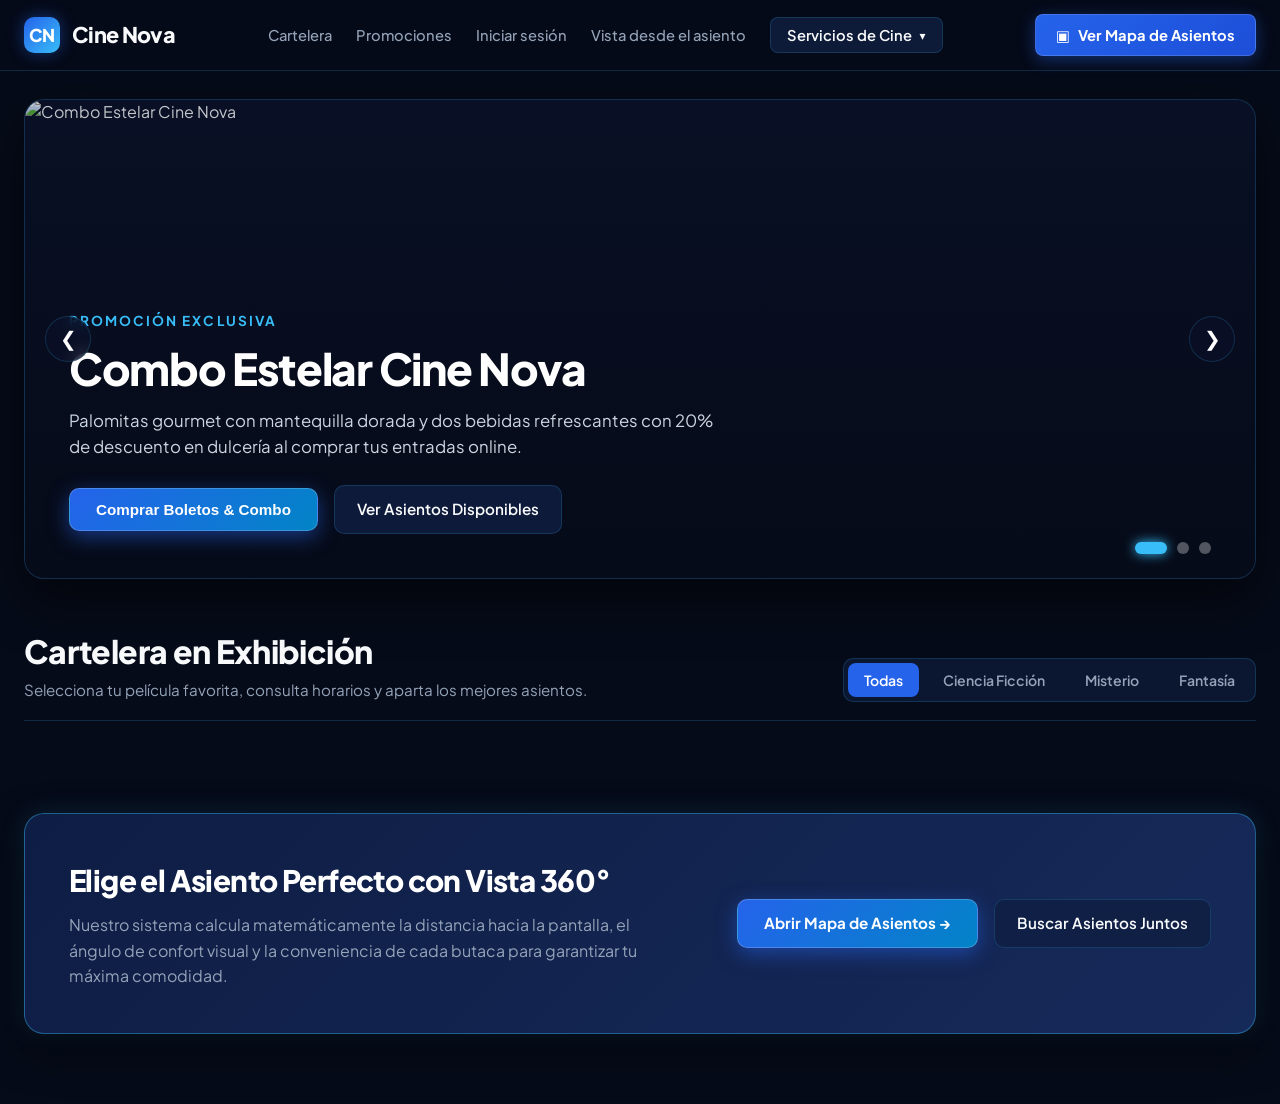
==== commit 276eca3e: "Version Final Cine Nova" ====
--- a/spring/src/main/resources/static/index.html
+++ b/spring/src/main/resources/static/index.html
@@ -830,6 +830,8 @@
             flex-wrap: wrap;
             margin-top: 8px;
         }
+
+        .seat-chip:disabled { opacity: 0.45; cursor: not-allowed; }
 
         .seat-chip {
             background: var(--bg-surface);
@@ -1146,20 +1148,12 @@
             <div id="modalFormContent">
                 <div class="form-group">
                     <label class="form-label" for="selectPelicula">Película:</label>
-                    <select id="selectPelicula" class="form-select" onchange="actualizarPrecioModal()">
-                        <option value="nebula">Nebula: Horizonte Infinito ($7.50)</option>
-                        <option value="abismo">Silencio Abisal ($7.00)</option>
-                        <option value="starhaven">Starhaven: La Odisea Celestial ($6.50)</option>
-                    </select>
+                    <select id="selectPelicula" class="form-select" onchange="actualizarPrecioModal()"><option value="">Cargando cartelera...</option></select>
                 </div>
 
                 <div class="form-group">
                     <label class="form-label" for="selectHorario">Horario de Función:</label>
-                    <select id="selectHorario" class="form-select">
-                        <option value="15:30">15:30 hrs (Sala 1 - Pantalla Panorámica)</option>
-                        <option value="18:15">18:15 hrs (Sala 1 - Pantalla Panorámica)</option>
-                        <option value="21:00">21:00 hrs (Sala 1 - Pantalla Panorámica)</option>
-                    </select>
+                    <select id="selectHorario" class="form-select"><option value="">Selecciona película</option></select>
                 </div>
 
                 <div class="form-group">
@@ -1187,13 +1181,14 @@
 
                 <div class="modal-price-summary">
                     <div>
-                        <div class="price-label">Asientos seleccionados: <strong id="resumenAsientosCount" style="color: white;">2</strong></div>
+                        <div class="price-label">Asientos seleccionados: <strong id="resumenAsientosCount" style="color: white;">0</strong></div>
                         <div class="price-label">Precio por boleto: <strong id="resumenPrecioUnitario" style="color: white;">$7.50</strong></div>
                     </div>
                     <div class="price-value" id="resumenTotal">$15.00</div>
                 </div>
 
-                <button class="btn-confirm-buy" onclick="procesarCompra()">Confirmar Compra y Emitir Boletos</button>
+                <p id="compra-estado" role="status" style="margin:12px 0;color:var(--text-secondary)"></p>
+                <button id="compra-confirmar" type="button" class="btn-confirm-buy" onclick="procesarCompra()" disabled>Confirmar Compra y Emitir Boletos</button>
             </div>
 
             <!-- Vista de Recibo / Confirmación -->
@@ -1345,7 +1340,7 @@
         const moviesGrid = document.getElementById('moviesGrid');
 
         function cargarCartelera() {
-            fetch('/api/peliculas')
+            return fetch('/api/peliculas')
                 .then(res => res.json())
                 .then(peliculas => {
                     peliculasData = peliculas;
@@ -1429,118 +1424,7 @@
             });
         });
 
-        // 4. Modal de Compra de Boletos
-        const modalCompra = document.getElementById('modalCompra');
-        const modalFormContent = document.getElementById('modalFormContent');
-        const ticketReceipt = document.getElementById('ticketReceipt');
-        const modalSeatChips = document.getElementById('modalSeatChips');
-
-        // Asientos disponibles para selección rápida en el modal
-        const asientosDisponiblesModal = ['A1', 'A2', 'C5', 'C6', 'E4', 'E5', 'F9', 'F10'];
-        let asientosSeleccionadosModal = ['A1', 'A2'];
-
-        function initSeatChips() {
-            modalSeatChips.innerHTML = '';
-            asientosDisponiblesModal.forEach(asientoId => {
-                const chip = document.createElement('button');
-                chip.type = 'button';
-                chip.className = 'seat-chip' + (asientosSeleccionadosModal.includes(asientoId) ? ' active' : '');
-                chip.textContent = asientoId;
-                chip.onclick = () => toggleSeatSelection(asientoId, chip);
-                modalSeatChips.appendChild(chip);
-            });
-        }
-
-        function toggleSeatSelection(asientoId, chip) {
-            if (asientosSeleccionadosModal.includes(asientoId)) {
-                if (asientosSeleccionadosModal.length === 1) {
-                    alert('Debes seleccionar al menos un asiento.');
-                    return;
-                }
-                asientosSeleccionadosModal = asientosSeleccionadosModal.filter(a => a !== asientoId);
-                chip.classList.remove('active');
-            } else {
-                asientosSeleccionadosModal.push(asientoId);
-                chip.classList.add('active');
-            }
-            actualizarPrecioModal();
-        }
-
-        function abrirModalCompra(peliculaId = 'nebula') {
-            const select = document.getElementById('selectPelicula');
-            if (select) select.value = peliculaId;
-            
-            modalFormContent.style.display = 'block';
-            ticketReceipt.classList.remove('active');
-            
-            initSeatChips();
-            actualizarPrecioModal();
-            modalCompra.classList.add('active');
-        }
-
-        function cerrarModalCompra() {
-            modalCompra.classList.remove('active');
-        }
-
-        function actualizarPrecioModal() {
-            const selectPelicula = document.getElementById('selectPelicula');
-            const peliculaSeleccionada = peliculasData.find(p => p.id === selectPelicula.value) || { precio: 7.50 };
-            
-            const count = asientosSeleccionadosModal.length;
-            const unitario = peliculaSeleccionada.precio;
-            const total = (count * unitario).toFixed(2);
-
-            document.getElementById('resumenAsientosCount').textContent = count;
-            document.getElementById('resumenPrecioUnitario').textContent = `$${unitario.toFixed(2)}`;
-            document.getElementById('resumenTotal').textContent = `$${total}`;
-        }
-
-        function procesarCompra() {
-            const peliculaId = document.getElementById('selectPelicula').value;
-            const horario = document.getElementById('selectHorario').value;
-            const nombre = document.getElementById('inputNombre').value.trim() || 'Cliente Cine Nova';
-            const correo = document.getElementById('inputCorreo').value.trim() || 'cliente@cinenova.com';
-
-            const payload = {
-                peliculaId: peliculaId,
-                horario: horario,
-                asientos: asientosSeleccionadosModal,
-                nombreCliente: nombre,
-                correo: correo
-            };
-
-            fetch('/api/boletos/compra', {
-                method: 'POST',
-                headers: { 'Content-Type': 'application/json' },
-                body: JSON.stringify(payload)
-            })
-            .then(res => res.json())
-            .then(data => {
-                if (data.exito) {
-                    // Mostrar boleto
-                    document.getElementById('ticketCodigo').textContent = data.reserva.codigoReserva;
-                    document.getElementById('ticketPelicula').textContent = data.reserva.pelicula;
-                    document.getElementById('ticketHorario').textContent = data.reserva.horario;
-                    document.getElementById('ticketAsientos').textContent = data.reserva.asientos.join(', ');
-                    document.getElementById('ticketTotal').textContent = `$${data.reserva.totalPagar.toFixed(2)}`;
-                    document.getElementById('ticketTitular').textContent = data.reserva.cliente;
-
-                    modalFormContent.style.display = 'none';
-                    ticketReceipt.classList.add('active');
-                } else {
-                    alert(data.error || 'Ocurrió un error al procesar la compra.');
-                }
-            })
-            .catch(err => {
-                console.error("Error al comprar:", err);
-                alert("Error al comunicarse con el servidor de boletos.");
-            });
-        }
-
-        // Inicialización
-        document.addEventListener('DOMContentLoaded', () => {
-            cargarCartelera();
-        });
     </script>
+    <script src="/compra.js"></script>
 </body>
 </html>
